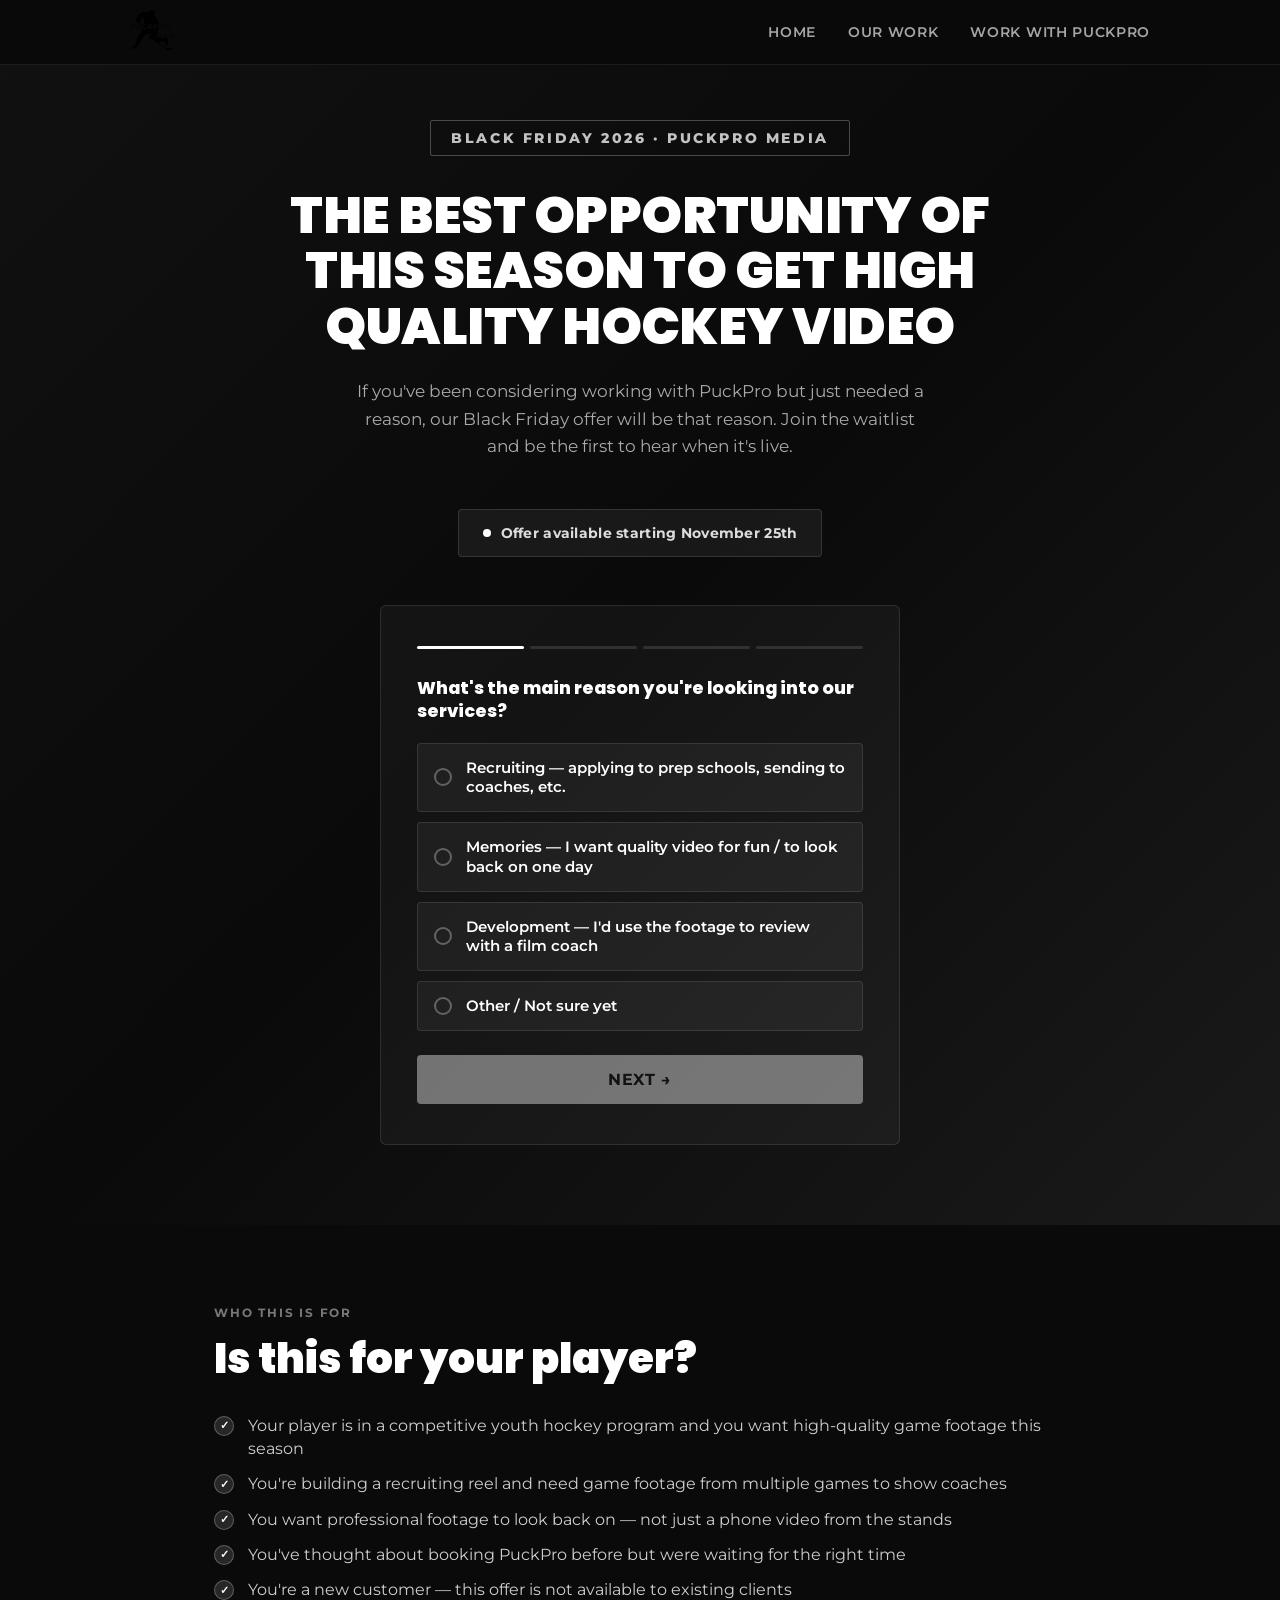
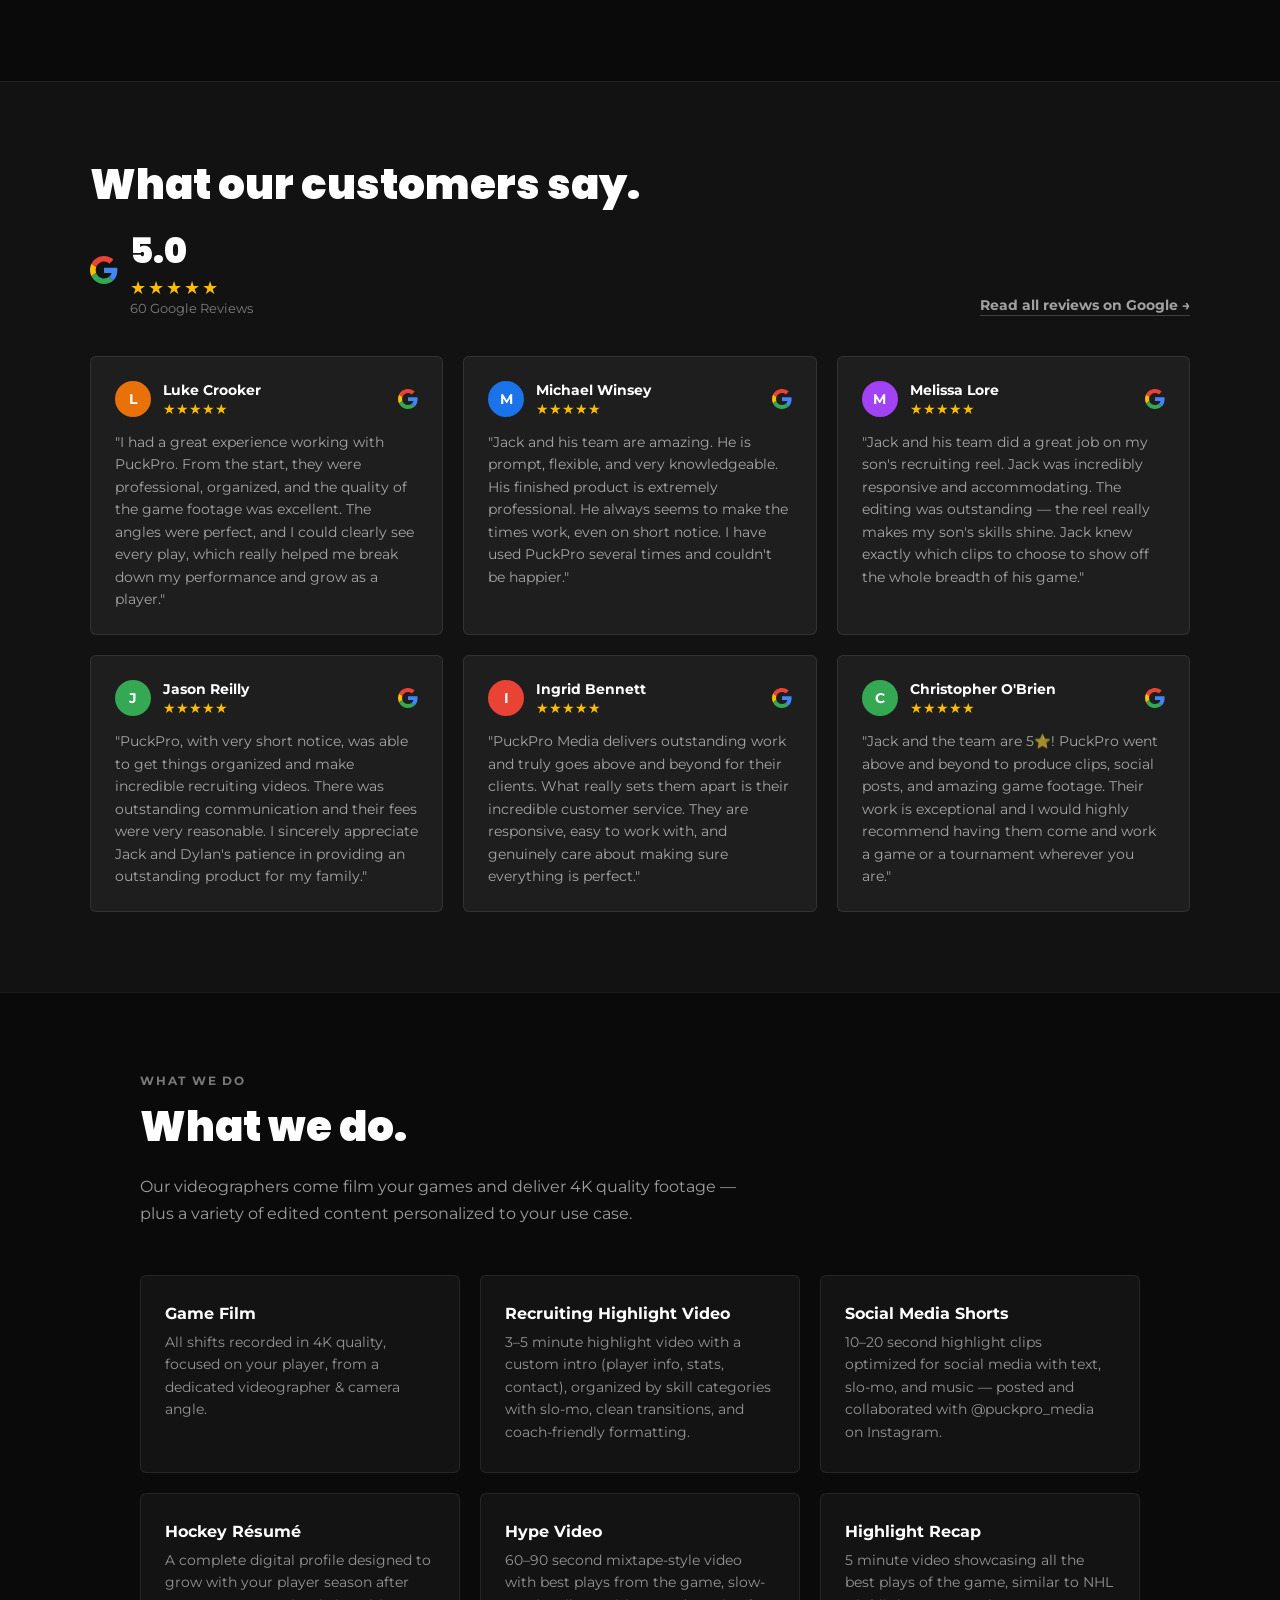
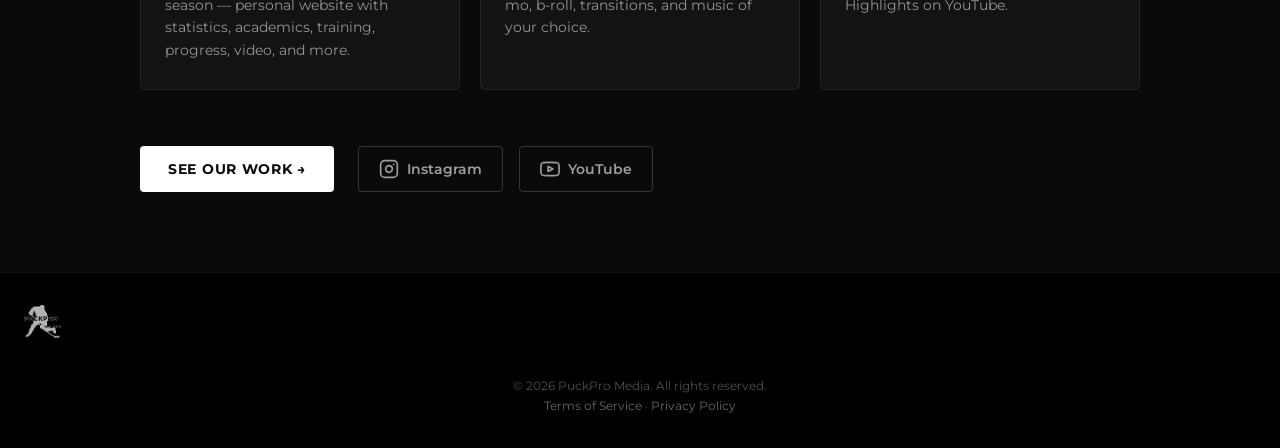
==== blackfriday/index.html @ 27ef2ebb "blackfriday: service descriptions, heading copy, form question - Section heading: "Professional hock" ====
<!DOCTYPE html>
<html lang="en">
<head>
  <meta charset="UTF-8" />
  <meta name="viewport" content="width=device-width, initial-scale=1.0" />
  <title>Black Friday — PuckPro Media</title>
  <meta name="description" content="A major Black Friday opportunity for hockey families is coming. Join the waitlist to be the first to know." />
  <link rel="icon" href="/favicon.ico" />
  <link rel="preconnect" href="https://fonts.googleapis.com" />
  <link rel="preconnect" href="https://fonts.gstatic.com" crossorigin />
  <link href="https://fonts.googleapis.com/css2?family=Poppins:wght@800;900&family=Montserrat:wght@400;600;700&display=swap" rel="stylesheet" />
  <link rel="stylesheet" href="/style.css" />
  <style>
    * { box-sizing: border-box; margin: 0; padding: 0; }

    body {
      font-family: 'Montserrat', sans-serif;
      background: #0A0A0A;
      color: #fff;
    }

    /* ── NAV ── */
    #nav {
      position: fixed; top: 0; left: 0; right: 0; z-index: 100;
      background: rgba(10,10,10,0.95);
      border-bottom: 1px solid rgba(255,255,255,0.08);
      padding: 0 24px;
    }
    .nav-inner {
      max-width: 1100px; margin: 0 auto;
      display: flex; align-items: center; justify-content: space-between;
      height: 64px;
    }
    .nav-logo img { height: 44px; }
    .nav-links { display: flex; gap: 32px; align-items: center; }
    .nav-links a {
      font-family: 'Montserrat', sans-serif;
      font-weight: 600; font-size: .85rem;
      letter-spacing: .05em; text-transform: uppercase;
      color: rgba(255,255,255,.75); text-decoration: none;
      transition: color .15s;
    }
    .nav-links a:hover { color: #fff; }
    .nav-hamburger {
      display: none; background: none; border: none;
      cursor: pointer; padding: 4px; flex-direction: column; gap: 5px;
    }
    .nav-hamburger span {
      display: block; width: 24px; height: 2px; background: #fff; border-radius: 2px;
    }
    .nav-mobile {
      display: none; flex-direction: column; gap: 0;
      background: #0A0A0A; border-top: 1px solid rgba(255,255,255,0.08);
      padding: 8px 0 16px;
    }
    .nav-mobile a {
      font-family: 'Montserrat', sans-serif; font-weight: 600;
      font-size: .85rem; letter-spacing: .05em; text-transform: uppercase;
      color: rgba(255,255,255,.75); text-decoration: none;
      padding: 12px 24px; display: block;
    }
    .nav-mobile.open { display: flex; }
    @media (max-width: 768px) {
      .nav-links { display: none; }
      .nav-hamburger { display: flex; }
    }

    /* ── HERO ── */
    .bf-hero {
      min-height: 100vh;
      display: flex; flex-direction: column; align-items: center; justify-content: center;
      text-align: center;
      padding: 120px 24px 80px;
      background: #0A0A0A;
      position: relative;
      overflow: hidden;
    }
    .bf-hero::before {
      content: '';
      position: absolute; inset: 0;
      background: linear-gradient(135deg, #111 0%, #0A0A0A 50%, #1a1a1a 100%);
      z-index: 0;
    }
    .bf-hero > * { position: relative; z-index: 1; }

    .bf-eyebrow {
      display: inline-block;
      font-family: 'Montserrat', sans-serif;
      font-weight: 800; font-size: .9rem;
      letter-spacing: .18em; text-transform: uppercase;
      color: rgba(255,255,255,.75);
      border: 1px solid rgba(255,255,255,.25);
      padding: 8px 20px; border-radius: 2px;
      margin-bottom: 32px;
    }

    .bf-headline {
      font-family: 'Poppins', sans-serif;
      font-weight: 900;
      font-size: clamp(1.6rem, 4.5vw, 3.2rem);
      line-height: 1.08;
      letter-spacing: -.01em;
      text-transform: uppercase;
      color: #fff;
      max-width: 820px;
      margin: 0 auto 24px;
    }

    .bf-subhead {
      font-size: 1.05rem; font-weight: 400; color: rgba(255,255,255,.65);
      max-width: 580px; margin: 0 auto 48px; line-height: 1.65;
    }

    /* reveal date badge */
    .reveal-badge {
      display: inline-flex; align-items: center; gap: 10px;
      background: rgba(255,255,255,.06);
      border: 1px solid rgba(255,255,255,.12);
      border-radius: 4px;
      padding: 14px 24px;
      font-weight: 700; font-size: .9rem;
      color: rgba(255,255,255,.85);
      margin-bottom: 48px;
      letter-spacing: .02em;
    }
    .reveal-badge-dot {
      width: 8px; height: 8px; border-radius: 50%;
      background: #fff;
      animation: pulse 1.8s ease-in-out infinite;
    }
    @keyframes pulse {
      0%, 100% { opacity: 1; transform: scale(1); }
      50% { opacity: .35; transform: scale(.7); }
    }

    /* ── MULTI-STEP FORM ── */
    .waitlist-wrap {
      background: rgba(255,255,255,.04);
      border: 1px solid rgba(255,255,255,.1);
      border-radius: 6px;
      padding: 40px 36px;
      max-width: 520px;
      width: 100%;
      margin: 0 auto;
      text-align: left;
    }
    @media (max-width: 540px) {
      .waitlist-wrap { padding: 28px 20px; }
    }

    /* progress bar */
    .wl-progress {
      display: flex; gap: 6px; margin-bottom: 28px;
    }
    .wl-progress-bar {
      flex: 1; height: 3px; border-radius: 2px;
      background: rgba(255,255,255,.12);
      transition: background .3s;
    }
    .wl-progress-bar.active { background: #fff; }

    .step { display: none; }
    .step.active { display: block; }

    .step-q {
      font-family: 'Poppins', sans-serif;
      font-weight: 800; font-size: 1.1rem;
      color: #fff; margin-bottom: 20px; line-height: 1.3;
    }

    /* choice cards */
    .choice-list {
      display: flex; flex-direction: column; gap: 10px;
      margin-bottom: 24px;
    }
    .choice-card {
      display: flex; align-items: center; gap: 14px;
      background: rgba(255,255,255,.05);
      border: 1px solid rgba(255,255,255,.1);
      border-radius: 4px;
      padding: 14px 16px;
      cursor: pointer;
      transition: border-color .15s, background .15s;
      color: #0A0A0A;
    }
    .choice-card:hover {
      border-color: rgba(255,255,255,.35);
      background: rgba(255,255,255,.08);
    }
    .choice-card.selected {
      border-color: #fff;
      background: rgba(255,255,255,.1);
    }
    .choice-card input[type="radio"],
    .choice-card input[type="checkbox"] {
      display: none;
    }
    .choice-dot {
      width: 18px; height: 18px; border-radius: 50%;
      border: 2px solid rgba(255,255,255,.3);
      flex-shrink: 0;
      display: flex; align-items: center; justify-content: center;
      transition: border-color .15s;
    }
    .choice-card.selected .choice-dot {
      border-color: #fff;
      background: #fff;
    }
    .choice-dot-inner {
      width: 7px; height: 7px; border-radius: 50%;
      background: #0A0A0A;
      display: none;
    }
    .choice-card.selected .choice-dot-inner { display: block; }
    .choice-label {
      font-size: .95rem; font-weight: 600; color: #fff; line-height: 1.3;
    }

    /* checkbox variant */
    .check-box {
      width: 18px; height: 18px; border-radius: 3px;
      border: 2px solid rgba(255,255,255,.3);
      flex-shrink: 0;
      display: flex; align-items: center; justify-content: center;
      transition: border-color .15s;
      font-size: .7rem; color: #0A0A0A;
    }
    .choice-card.selected .check-box {
      border-color: #fff;
      background: #fff;
    }

    .wl-btn {
      width: 100%;
      background: #fff; color: #0A0A0A;
      border: none; border-radius: 4px;
      padding: 15px 24px;
      font-family: 'Montserrat', sans-serif;
      font-weight: 700; font-size: 1rem;
      letter-spacing: .04em; text-transform: uppercase;
      cursor: pointer; transition: background .15s;
    }
    .wl-btn:hover { background: #e0e0e0; }
    .wl-btn:disabled { opacity: .4; cursor: default; }

    /* open fields */
    .wl-field {
      display: flex; flex-direction: column; gap: 6px;
      margin-bottom: 16px;
    }
    .wl-field label {
      font-size: .78rem; font-weight: 700;
      letter-spacing: .06em; text-transform: uppercase;
      color: rgba(255,255,255,.5);
    }
    .wl-field input {
      background: rgba(255,255,255,.07);
      border: 1px solid rgba(255,255,255,.15);
      border-radius: 4px;
      padding: 13px 16px;
      font-family: 'Montserrat', sans-serif;
      font-size: .95rem; color: #fff;
      outline: none; transition: border-color .15s;
      width: 100%;
    }
    .wl-field input::placeholder { color: rgba(255,255,255,.3); }
    .wl-field input:focus { border-color: rgba(255,255,255,.5); }

    .wl-privacy {
      font-size: .75rem; color: rgba(255,255,255,.35);
      text-align: center; margin-top: 12px; line-height: 1.5;
    }

    /* success state */
    .wl-success {
      display: none; text-align: center; padding: 16px 0;
    }
    .wl-success-icon { font-size: 2.5rem; margin-bottom: 12px; }
    .wl-success h3 {
      font-family: 'Poppins', sans-serif;
      font-weight: 800; font-size: 1.3rem; margin-bottom: 8px; color: #fff;
    }
    .wl-success p { font-size: .9rem; color: rgba(255,255,255,.6); }

    /* ── SECTION SHARED ── */
    .section-label {
      font-size: .75rem; font-weight: 700;
      letter-spacing: .15em; text-transform: uppercase;
      color: rgba(255,255,255,.45); margin-bottom: 16px;
    }
    .section-heading {
      font-family: 'Poppins', sans-serif;
      font-weight: 900; font-size: clamp(1.6rem, 4vw, 2.6rem);
      line-height: 1.1; color: #fff; margin-bottom: 24px;
    }

    /* ── WHO IT'S FOR ── */
    .for-section {
      padding: 80px 24px;
      max-width: 900px; margin: 0 auto;
    }
    .for-list {
      list-style: none; margin-top: 32px;
      display: flex; flex-direction: column; gap: 12px;
    }
    .for-list li {
      display: flex; align-items: flex-start; gap: 14px;
      font-size: .97rem; color: rgba(255,255,255,.8);
      line-height: 1.5;
    }
    .for-check {
      width: 20px; height: 20px; border-radius: 50%;
      background: rgba(255,255,255,.12);
      border: 1px solid rgba(255,255,255,.25);
      display: flex; align-items: center; justify-content: center;
      flex-shrink: 0; margin-top: 2px;
      font-size: .7rem; color: #fff; font-weight: 700;
    }

    /* ── REVIEWS ── */
    .reviews-section {
      background: rgba(255,255,255,.03);
      border-top: 1px solid rgba(255,255,255,.07);
      padding: 80px 24px;
    }
    .reviews-inner { max-width: 1100px; margin: 0 auto; }
    .reviews-header {
      display: flex; align-items: flex-end;
      justify-content: space-between; flex-wrap: wrap;
      gap: 16px; margin-bottom: 40px;
    }
    .google-summary-bf {
      display: flex; align-items: center; gap: 12px;
      margin-top: 16px;
    }
    .google-score-bf {
      font-family: 'Poppins', sans-serif;
      font-weight: 900; font-size: 2.2rem; color: #fff;
    }
    .google-stars-bf { color: #FBBC05; font-size: 1.1rem; letter-spacing: 2px; }
    .google-count-bf { font-size: .82rem; color: rgba(255,255,255,.45); margin-top: 2px; }
    .link-reviews {
      font-weight: 700; font-size: .85rem;
      color: rgba(255,255,255,.6); text-decoration: none;
      border-bottom: 1px solid rgba(255,255,255,.2);
      padding-bottom: 2px; transition: color .15s;
      white-space: nowrap;
    }
    .link-reviews:hover { color: #fff; }
    .bf-reviews-grid {
      display: grid;
      grid-template-columns: repeat(auto-fill, minmax(300px, 1fr));
      gap: 20px;
    }
    .bf-review-card {
      background: rgba(255,255,255,.05);
      border: 1px solid rgba(255,255,255,.09);
      border-radius: 6px;
      padding: 24px;
    }
    .bf-review-top {
      display: flex; align-items: center; gap: 12px; margin-bottom: 14px;
    }
    .bf-avatar {
      width: 36px; height: 36px; border-radius: 50%;
      display: flex; align-items: center; justify-content: center;
      font-weight: 700; font-size: .9rem; color: #fff;
      flex-shrink: 0;
    }
    .bf-reviewer-name { font-weight: 700; font-size: .9rem; color: #fff; }
    .bf-stars { color: #FBBC05; font-size: .85rem; margin-top: 2px; }
    .bf-review-text {
      font-size: .85rem; color: rgba(255,255,255,.6);
      line-height: 1.65;
    }
    .bf-google-g { margin-left: auto; flex-shrink: 0; }

    /* ── WHAT WE DO ── */
    .what-we-do {
      border-top: 1px solid rgba(255,255,255,.07);
      padding: 80px 24px;
    }
    .wwd-inner { max-width: 1000px; margin: 0 auto; }
    .wwd-intro {
      font-size: 1rem; color: rgba(255,255,255,.6);
      max-width: 600px; line-height: 1.65; margin-bottom: 48px;
    }
    .wwd-grid {
      display: grid;
      grid-template-columns: repeat(auto-fill, minmax(280px, 1fr));
      gap: 20px; margin-bottom: 56px;
    }
    .wwd-card {
      background: rgba(255,255,255,.04);
      border: 1px solid rgba(255,255,255,.08);
      border-radius: 6px;
      padding: 28px 24px;
    }
    .wwd-card h3 {
      font-weight: 700; font-size: 1rem;
      color: #fff; margin-bottom: 8px;
    }
    .wwd-card p {
      font-size: .88rem; color: rgba(255,255,255,.55);
      line-height: 1.6;
    }
    .wwd-cta {
      display: flex; align-items: center; gap: 24px; flex-wrap: wrap;
    }
    .wwd-btn-primary {
      display: inline-block;
      background: #fff; color: #0A0A0A;
      font-family: 'Montserrat', sans-serif;
      font-weight: 700; font-size: .9rem;
      letter-spacing: .05em; text-transform: uppercase;
      text-decoration: none;
      padding: 14px 28px; border-radius: 4px;
      transition: background .15s;
    }
    .wwd-btn-primary:hover { background: #e0e0e0; }
    .wwd-social {
      display: flex; gap: 16px;
    }
    .wwd-social-link {
      display: inline-flex; align-items: center; gap: 8px;
      font-weight: 600; font-size: .88rem;
      color: rgba(255,255,255,.6); text-decoration: none;
      border: 1px solid rgba(255,255,255,.18);
      padding: 12px 20px; border-radius: 4px;
      transition: color .15s, border-color .15s;
    }
    .wwd-social-link:hover { color: #fff; border-color: rgba(255,255,255,.45); }

    /* ── FOOTER ── */
    .bf-footer {
      background: #000;
      border-top: 1px solid rgba(255,255,255,.07);
      padding: 32px 24px;
      text-align: center;
    }
    .bf-footer-logo { height: 36px; margin-bottom: 16px; opacity: .7; }
    .bf-footer p {
      font-size: .78rem; color: rgba(255,255,255,.3);
      line-height: 1.6;
    }
    .bf-footer a { color: rgba(255,255,255,.4); text-decoration: none; }
    .bf-footer a:hover { color: rgba(255,255,255,.7); }
  </style>
</head>
<body>

<!-- ── NAV ── -->
<nav id="nav">
  <div class="nav-inner">
    <a href="/" class="nav-logo"><img src="/logo-white.png" alt="PuckPro Media" /></a>
    <div class="nav-links">
      <a href="/">Home</a>
      <a href="/#our-work">Our Work</a>
      <a href="/book/">Work with PuckPro</a>
    </div>
    <button class="nav-hamburger" id="hamburger" aria-label="Toggle menu" onclick="document.getElementById('mobileMenu').classList.toggle('open')">
      <span></span><span></span><span></span>
    </button>
  </div>
  <div class="nav-mobile" id="mobileMenu">
    <a href="/">Home</a>
    <a href="/#our-work">Our Work</a>
    <a href="/book/">Work with PuckPro</a>
  </div>
</nav>

<!-- ── HERO ── -->
<section class="bf-hero">
  <span class="bf-eyebrow">Black Friday 2026 · PuckPro Media</span>
  <h1 class="bf-headline">The best opportunity of this season to get high quality hockey video</h1>
  <p class="bf-subhead">If you've been considering working with PuckPro but just needed a reason, our Black Friday offer will be that reason. Join the waitlist and be the first to hear when it's live.</p>

  <div class="reveal-badge">
    <span class="reveal-badge-dot"></span>
    Offer available starting November 25th
  </div>

  <!-- ── MULTI-STEP FORM ── -->
  <div class="waitlist-wrap">

    <!-- Progress bar: 4 steps -->
    <div class="wl-progress" id="progressBar">
      <div class="wl-progress-bar active" id="pb1"></div>
      <div class="wl-progress-bar" id="pb2"></div>
      <div class="wl-progress-bar" id="pb3"></div>
      <div class="wl-progress-bar" id="pb4"></div>
    </div>

    <form name="bf-waitlist" id="wlForm" data-netlify="true" netlify-honeypot="bot-field">
      <input type="hidden" name="form-name" value="bf-waitlist" />
      <input type="hidden" name="bot-field" style="display:none" />
      <!-- Hidden fields to collect answers -->
      <input type="hidden" name="main_reason" id="hid_reason" />
      <input type="hidden" name="deliverables" id="hid_deliverables" />
      <input type="hidden" name="who_filling_out" id="hid_who" />

      <!-- STEP 1: Main reason (was Q2) -->
      <div class="step active" id="step1">
        <p class="step-q">What's the main reason you're looking into our services?</p>
        <div class="choice-list" id="reasonList">
          <div class="choice-card" data-value="Recruiting" onclick="pickRadio(this,'reasonList','btn1')">
            <span class="choice-dot"><span class="choice-dot-inner"></span></span>
            <span class="choice-label">Recruiting — applying to prep schools, sending to coaches, etc.</span>
          </div>
          <div class="choice-card" data-value="Memories" onclick="pickRadio(this,'reasonList','btn1')">
            <span class="choice-dot"><span class="choice-dot-inner"></span></span>
            <span class="choice-label">Memories — I want quality video for fun / to look back on one day</span>
          </div>
          <div class="choice-card" data-value="Development" onclick="pickRadio(this,'reasonList','btn1')">
            <span class="choice-dot"><span class="choice-dot-inner"></span></span>
            <span class="choice-label">Development — I'd use the footage to review with a film coach</span>
          </div>
          <div class="choice-card" data-value="Other" onclick="pickRadio(this,'reasonList','btn1')">
            <span class="choice-dot"><span class="choice-dot-inner"></span></span>
            <span class="choice-label">Other / Not sure yet</span>
          </div>
        </div>
        <button type="button" class="wl-btn" id="btn1" disabled onclick="goStep(2)">Next →</button>
      </div>

      <!-- STEP 2: Deliverables (Q6) -->
      <div class="step" id="step2">
        <p class="step-q">Which of the following edited deliverables are you interested in?</p>
        <div class="choice-list" id="delivList">
          <div class="choice-card" data-value="Recruiting highlight video" onclick="pickCheck(this,'btn2')">
            <span class="check-box">✓</span>
            <span class="choice-label">Recruiting highlight video</span>
          </div>
          <div class="choice-card" data-value="Social media short clips" onclick="pickCheck(this,'btn2')">
            <span class="check-box">✓</span>
            <span class="choice-label">Social media short clips</span>
          </div>
          <div class="choice-card" data-value="Hockey Résumé player website" onclick="pickCheck(this,'btn2')">
            <span class="check-box">✓</span>
            <span class="choice-label">Hockey Résumé player website</span>
          </div>
          <div class="choice-card" data-value="Hype Video (mixtape style highlight reel)" onclick="pickCheck(this,'btn2')">
            <span class="check-box">✓</span>
            <span class="choice-label">Hype Video (mixtape style highlight reel)</span>
          </div>
          <div class="choice-card" data-value="Film room edit (video cut specifically to review with a coach)" onclick="pickCheck(this,'btn2')">
            <span class="check-box">✓</span>
            <span class="choice-label">Film room edit (video cut specifically to review with a coach)</span>
          </div>
          <div class="choice-card" data-value="Highlight Recap (similar to NHL highlights on YouTube)" onclick="pickCheck(this,'btn2')">
            <span class="check-box">✓</span>
            <span class="choice-label">Highlight Recap (similar to NHL highlights on YouTube)</span>
          </div>
        </div>
        <button type="button" class="wl-btn" id="btn2" disabled onclick="goStep(3)">Next →</button>
      </div>

      <!-- STEP 3: Who's filling this out (Q9) -->
      <div class="step" id="step3">
        <p class="step-q">Who's filling this out?</p>
        <div class="choice-list" id="whoList">
          <div class="choice-card" data-value="Parent" onclick="pickRadio(this,'whoList','btn3')">
            <span class="choice-dot"><span class="choice-dot-inner"></span></span>
            <span class="choice-label">I'm the parent</span>
          </div>
          <div class="choice-card" data-value="Player" onclick="pickRadio(this,'whoList','btn3')">
            <span class="choice-dot"><span class="choice-dot-inner"></span></span>
            <span class="choice-label">I'm the player</span>
          </div>
        </div>
        <button type="button" class="wl-btn" id="btn3" disabled onclick="goStep(4)">Next →</button>
      </div>

      <!-- STEP 4: Contact info (Q10) -->
      <div class="step" id="step4">
        <p class="step-q">How can we reach you?</p>
        <div class="wl-field">
          <label for="wl-name">Your Name</label>
          <input type="text" id="wl-name" name="name" placeholder="First and last name" required />
        </div>
        <div class="wl-field">
          <label for="wl-email">Email Address</label>
          <input type="email" id="wl-email" name="email" placeholder="you@email.com" required />
        </div>
        <div class="wl-field">
          <label for="wl-phone">Phone Number</label>
          <input type="tel" id="wl-phone" name="phone" placeholder="(xxx) xxx-xxxx" />
        </div>
        <button type="submit" class="wl-btn">Join the Waitlist →</button>
        <p class="wl-privacy">No spam. We'll only reach out when the offer is live.</p>
      </div>

    </form>

    <div class="wl-success" id="wlSuccess">
      <div class="wl-success-icon">🏒</div>
      <h3>You're on the list.</h3>
      <p>We'll reach out the moment the offer goes live on November 25th. Keep an eye on your phone and inbox.</p>
    </div>
  </div>
</section>

<!-- ── WHO IT'S FOR ── -->
<div class="for-section">
  <p class="section-label">Who This Is For</p>
  <h2 class="section-heading">Is this for your player?</h2>

  <ul class="for-list">
    <li>
      <span class="for-check">✓</span>
      <span>Your player is in a competitive youth hockey program and you want high-quality game footage this season</span>
    </li>
    <li>
      <span class="for-check">✓</span>
      <span>You're building a recruiting reel and need game footage from multiple games to show coaches</span>
    </li>
    <li>
      <span class="for-check">✓</span>
      <span>You want professional footage to look back on — not just a phone video from the stands</span>
    </li>
    <li>
      <span class="for-check">✓</span>
      <span>You've thought about booking PuckPro before but were waiting for the right time</span>
    </li>
    <li>
      <span class="for-check">✓</span>
      <span>You're a new customer — this offer is not available to existing clients</span>
    </li>
  </ul>
</div>

<!-- ── REVIEWS ── -->
<section class="reviews-section">
  <div class="reviews-inner">
    <div class="reviews-header">
      <div>
        <h2 class="section-heading" style="margin-bottom:0;">What our customers say.</h2>
        <div class="google-summary-bf">
          <svg viewBox="0 0 48 48" xmlns="http://www.w3.org/2000/svg" width="28" height="28"><path fill="#EA4335" d="M24 9.5c3.54 0 6.71 1.22 9.21 3.6l6.85-6.85C35.9 2.38 30.47 0 24 0 14.62 0 6.51 5.38 2.56 13.22l7.98 6.19C12.43 13.72 17.74 9.5 24 9.5z"/><path fill="#4285F4" d="M46.98 24.55c0-1.57-.15-3.09-.38-4.55H24v9.02h12.94c-.58 2.96-2.26 5.48-4.78 7.18l7.73 6c4.51-4.18 7.09-10.36 7.09-17.65z"/><path fill="#FBBC05" d="M10.53 28.59c-.48-1.45-.76-2.99-.76-4.59s.27-3.14.76-4.59l-7.98-6.19C.92 16.46 0 20.12 0 24c0 3.88.92 7.54 2.56 10.78l7.97-6.19z"/><path fill="#34A853" d="M24 48c6.48 0 11.93-2.13 15.89-5.81l-7.73-6c-2.18 1.48-4.97 2.29-8.16 2.29-6.26 0-11.57-4.22-13.47-9.91l-7.98 6.19C6.51 42.62 14.62 48 24 48z"/></svg>
          <div>
            <span class="google-score-bf">5.0</span>
            <div class="google-stars-bf">★★★★★</div>
            <div class="google-count-bf">60 Google Reviews</div>
          </div>
        </div>
      </div>
      <a href="https://share.google/9bX8CBJOKBlsXlqQY" target="_blank" class="link-reviews">Read all reviews on Google →</a>
    </div>

    <div class="bf-reviews-grid">

      <div class="bf-review-card">
        <div class="bf-review-top">
          <div class="bf-avatar" style="background:#e8710a;">L</div>
          <div>
            <div class="bf-reviewer-name">Luke Crooker</div>
            <div class="bf-stars">★★★★★</div>
          </div>
          <svg class="bf-google-g" viewBox="0 0 48 48" xmlns="http://www.w3.org/2000/svg" width="20" height="20"><path fill="#EA4335" d="M24 9.5c3.54 0 6.71 1.22 9.21 3.6l6.85-6.85C35.9 2.38 30.47 0 24 0 14.62 0 6.51 5.38 2.56 13.22l7.98 6.19C12.43 13.72 17.74 9.5 24 9.5z"/><path fill="#4285F4" d="M46.98 24.55c0-1.57-.15-3.09-.38-4.55H24v9.02h12.94c-.58 2.96-2.26 5.48-4.78 7.18l7.73 6c4.51-4.18 7.09-10.36 7.09-17.65z"/><path fill="#FBBC05" d="M10.53 28.59c-.48-1.45-.76-2.99-.76-4.59s.27-3.14.76-4.59l-7.98-6.19C.92 16.46 0 20.12 0 24c0 3.88.92 7.54 2.56 10.78l7.97-6.19z"/><path fill="#34A853" d="M24 48c6.48 0 11.93-2.13 15.89-5.81l-7.73-6c-2.18 1.48-4.97 2.29-8.16 2.29-6.26 0-11.57-4.22-13.47-9.91l-7.98 6.19C6.51 42.62 14.62 48 24 48z"/></svg>
        </div>
        <p class="bf-review-text">"I had a great experience working with PuckPro. From the start, they were professional, organized, and the quality of the game footage was excellent. The angles were perfect, and I could clearly see every play, which really helped me break down my performance and grow as a player."</p>
      </div>

      <div class="bf-review-card">
        <div class="bf-review-top">
          <div class="bf-avatar" style="background:#1a73e8;">M</div>
          <div>
            <div class="bf-reviewer-name">Michael Winsey</div>
            <div class="bf-stars">★★★★★</div>
          </div>
          <svg class="bf-google-g" viewBox="0 0 48 48" xmlns="http://www.w3.org/2000/svg" width="20" height="20"><path fill="#EA4335" d="M24 9.5c3.54 0 6.71 1.22 9.21 3.6l6.85-6.85C35.9 2.38 30.47 0 24 0 14.62 0 6.51 5.38 2.56 13.22l7.98 6.19C12.43 13.72 17.74 9.5 24 9.5z"/><path fill="#4285F4" d="M46.98 24.55c0-1.57-.15-3.09-.38-4.55H24v9.02h12.94c-.58 2.96-2.26 5.48-4.78 7.18l7.73 6c4.51-4.18 7.09-10.36 7.09-17.65z"/><path fill="#FBBC05" d="M10.53 28.59c-.48-1.45-.76-2.99-.76-4.59s.27-3.14.76-4.59l-7.98-6.19C.92 16.46 0 20.12 0 24c0 3.88.92 7.54 2.56 10.78l7.97-6.19z"/><path fill="#34A853" d="M24 48c6.48 0 11.93-2.13 15.89-5.81l-7.73-6c-2.18 1.48-4.97 2.29-8.16 2.29-6.26 0-11.57-4.22-13.47-9.91l-7.98 6.19C6.51 42.62 14.62 48 24 48z"/></svg>
        </div>
        <p class="bf-review-text">"Jack and his team are amazing. He is prompt, flexible, and very knowledgeable. His finished product is extremely professional. He always seems to make the times work, even on short notice. I have used PuckPro several times and couldn't be happier."</p>
      </div>

      <div class="bf-review-card">
        <div class="bf-review-top">
          <div class="bf-avatar" style="background:#a142f4;">M</div>
          <div>
            <div class="bf-reviewer-name">Melissa Lore</div>
            <div class="bf-stars">★★★★★</div>
          </div>
          <svg class="bf-google-g" viewBox="0 0 48 48" xmlns="http://www.w3.org/2000/svg" width="20" height="20"><path fill="#EA4335" d="M24 9.5c3.54 0 6.71 1.22 9.21 3.6l6.85-6.85C35.9 2.38 30.47 0 24 0 14.62 0 6.51 5.38 2.56 13.22l7.98 6.19C12.43 13.72 17.74 9.5 24 9.5z"/><path fill="#4285F4" d="M46.98 24.55c0-1.57-.15-3.09-.38-4.55H24v9.02h12.94c-.58 2.96-2.26 5.48-4.78 7.18l7.73 6c4.51-4.18 7.09-10.36 7.09-17.65z"/><path fill="#FBBC05" d="M10.53 28.59c-.48-1.45-.76-2.99-.76-4.59s.27-3.14.76-4.59l-7.98-6.19C.92 16.46 0 20.12 0 24c0 3.88.92 7.54 2.56 10.78l7.97-6.19z"/><path fill="#34A853" d="M24 48c6.48 0 11.93-2.13 15.89-5.81l-7.73-6c-2.18 1.48-4.97 2.29-8.16 2.29-6.26 0-11.57-4.22-13.47-9.91l-7.98 6.19C6.51 42.62 14.62 48 24 48z"/></svg>
        </div>
        <p class="bf-review-text">"Jack and his team did a great job on my son's recruiting reel. Jack was incredibly responsive and accommodating. The editing was outstanding — the reel really makes my son's skills shine. Jack knew exactly which clips to choose to show off the whole breadth of his game."</p>
      </div>

      <div class="bf-review-card">
        <div class="bf-review-top">
          <div class="bf-avatar" style="background:#34a853;">J</div>
          <div>
            <div class="bf-reviewer-name">Jason Reilly</div>
            <div class="bf-stars">★★★★★</div>
          </div>
          <svg class="bf-google-g" viewBox="0 0 48 48" xmlns="http://www.w3.org/2000/svg" width="20" height="20"><path fill="#EA4335" d="M24 9.5c3.54 0 6.71 1.22 9.21 3.6l6.85-6.85C35.9 2.38 30.47 0 24 0 14.62 0 6.51 5.38 2.56 13.22l7.98 6.19C12.43 13.72 17.74 9.5 24 9.5z"/><path fill="#4285F4" d="M46.98 24.55c0-1.57-.15-3.09-.38-4.55H24v9.02h12.94c-.58 2.96-2.26 5.48-4.78 7.18l7.73 6c4.51-4.18 7.09-10.36 7.09-17.65z"/><path fill="#FBBC05" d="M10.53 28.59c-.48-1.45-.76-2.99-.76-4.59s.27-3.14.76-4.59l-7.98-6.19C.92 16.46 0 20.12 0 24c0 3.88.92 7.54 2.56 10.78l7.97-6.19z"/><path fill="#34A853" d="M24 48c6.48 0 11.93-2.13 15.89-5.81l-7.73-6c-2.18 1.48-4.97 2.29-8.16 2.29-6.26 0-11.57-4.22-13.47-9.91l-7.98 6.19C6.51 42.62 14.62 48 24 48z"/></svg>
        </div>
        <p class="bf-review-text">"PuckPro, with very short notice, was able to get things organized and make incredible recruiting videos. There was outstanding communication and their fees were very reasonable. I sincerely appreciate Jack and Dylan's patience in providing an outstanding product for my family."</p>
      </div>

      <div class="bf-review-card">
        <div class="bf-review-top">
          <div class="bf-avatar" style="background:#ea4335;">I</div>
          <div>
            <div class="bf-reviewer-name">Ingrid Bennett</div>
            <div class="bf-stars">★★★★★</div>
          </div>
          <svg class="bf-google-g" viewBox="0 0 48 48" xmlns="http://www.w3.org/2000/svg" width="20" height="20"><path fill="#EA4335" d="M24 9.5c3.54 0 6.71 1.22 9.21 3.6l6.85-6.85C35.9 2.38 30.47 0 24 0 14.62 0 6.51 5.38 2.56 13.22l7.98 6.19C12.43 13.72 17.74 9.5 24 9.5z"/><path fill="#4285F4" d="M46.98 24.55c0-1.57-.15-3.09-.38-4.55H24v9.02h12.94c-.58 2.96-2.26 5.48-4.78 7.18l7.73 6c4.51-4.18 7.09-10.36 7.09-17.65z"/><path fill="#FBBC05" d="M10.53 28.59c-.48-1.45-.76-2.99-.76-4.59s.27-3.14.76-4.59l-7.98-6.19C.92 16.46 0 20.12 0 24c0 3.88.92 7.54 2.56 10.78l7.97-6.19z"/><path fill="#34A853" d="M24 48c6.48 0 11.93-2.13 15.89-5.81l-7.73-6c-2.18 1.48-4.97 2.29-8.16 2.29-6.26 0-11.57-4.22-13.47-9.91l-7.98 6.19C6.51 42.62 14.62 48 24 48z"/></svg>
        </div>
        <p class="bf-review-text">"PuckPro Media delivers outstanding work and truly goes above and beyond for their clients. What really sets them apart is their incredible customer service. They are responsive, easy to work with, and genuinely care about making sure everything is perfect."</p>
      </div>

      <div class="bf-review-card">
        <div class="bf-review-top">
          <div class="bf-avatar" style="background:#34a853;">C</div>
          <div>
            <div class="bf-reviewer-name">Christopher O'Brien</div>
            <div class="bf-stars">★★★★★</div>
          </div>
          <svg class="bf-google-g" viewBox="0 0 48 48" xmlns="http://www.w3.org/2000/svg" width="20" height="20"><path fill="#EA4335" d="M24 9.5c3.54 0 6.71 1.22 9.21 3.6l6.85-6.85C35.9 2.38 30.47 0 24 0 14.62 0 6.51 5.38 2.56 13.22l7.98 6.19C12.43 13.72 17.74 9.5 24 9.5z"/><path fill="#4285F4" d="M46.98 24.55c0-1.57-.15-3.09-.38-4.55H24v9.02h12.94c-.58 2.96-2.26 5.48-4.78 7.18l7.73 6c4.51-4.18 7.09-10.36 7.09-17.65z"/><path fill="#FBBC05" d="M10.53 28.59c-.48-1.45-.76-2.99-.76-4.59s.27-3.14.76-4.59l-7.98-6.19C.92 16.46 0 20.12 0 24c0 3.88.92 7.54 2.56 10.78l7.97-6.19z"/><path fill="#34A853" d="M24 48c6.48 0 11.93-2.13 15.89-5.81l-7.73-6c-2.18 1.48-4.97 2.29-8.16 2.29-6.26 0-11.57-4.22-13.47-9.91l-7.98 6.19C6.51 42.62 14.62 48 24 48z"/></svg>
        </div>
        <p class="bf-review-text">"Jack and the team are 5⭐! PuckPro went above and beyond to produce clips, social posts, and amazing game footage. Their work is exceptional and I would highly recommend having them come and work a game or a tournament wherever you are."</p>
      </div>

    </div>
  </div>
</section>

<!-- ── WHAT WE DO ── -->
<section class="what-we-do">
  <div class="wwd-inner">
    <p class="section-label">What We Do</p>
    <h2 class="section-heading">What we do.</h2>
    <p class="wwd-intro">Our videographers come film your games and deliver 4K quality footage — plus a variety of edited content personalized to your use case.</p>

    <div class="wwd-grid">
      <div class="wwd-card">
        <h3>Game Film</h3>
        <p>All shifts recorded in 4K quality, focused on your player, from a dedicated videographer &amp; camera angle.</p>
      </div>
      <div class="wwd-card">
        <h3>Recruiting Highlight Video</h3>
        <p>3–5 minute highlight video with a custom intro (player info, stats, contact), organized by skill categories with slo-mo, clean transitions, and coach-friendly formatting.</p>
      </div>
      <div class="wwd-card">
        <h3>Social Media Shorts</h3>
        <p>10–20 second highlight clips optimized for social media with text, slo-mo, and music — posted and collaborated with @puckpro_media on Instagram.</p>
      </div>
      <div class="wwd-card">
        <h3>Hockey Résumé</h3>
        <p>A complete digital profile designed to grow with your player season after season — personal website with statistics, academics, training, progress, video, and more.</p>
      </div>
      <div class="wwd-card">
        <h3>Hype Video</h3>
        <p>60–90 second mixtape-style video with best plays from the game, slow-mo, b-roll, transitions, and music of your choice.</p>
      </div>
      <div class="wwd-card">
        <h3>Highlight Recap</h3>
        <p>5 minute video showcasing all the best plays of the game, similar to NHL Highlights on YouTube.</p>
      </div>
    </div>

    <div class="wwd-cta">
      <a href="/#our-work" class="wwd-btn-primary">See Our Work →</a>
      <div class="wwd-social">
        <a href="https://www.instagram.com/puckpromedia" target="_blank" class="wwd-social-link">
          <svg width="20" height="20" viewBox="0 0 24 24" fill="none" stroke="currentColor" stroke-width="2" stroke-linecap="round" stroke-linejoin="round"><rect x="2" y="2" width="20" height="20" rx="5" ry="5"/><path d="M16 11.37A4 4 0 1 1 12.63 8 4 4 0 0 1 16 11.37z"/><line x1="17.5" y1="6.5" x2="17.51" y2="6.5"/></svg>
          Instagram
        </a>
        <a href="https://www.youtube.com/@puckpromedia" target="_blank" class="wwd-social-link">
          <svg width="20" height="20" viewBox="0 0 24 24" fill="none" stroke="currentColor" stroke-width="2" stroke-linecap="round" stroke-linejoin="round"><path d="M22.54 6.42a2.78 2.78 0 0 0-1.95-1.96C18.88 4 12 4 12 4s-6.88 0-8.59.46A2.78 2.78 0 0 0 1.46 6.42 29 29 0 0 0 1 12a29 29 0 0 0 .46 5.58 2.78 2.78 0 0 0 1.95 1.95C5.12 20 12 20 12 20s6.88 0 8.59-.47a2.78 2.78 0 0 0 1.95-1.95A29 29 0 0 0 23 12a29 29 0 0 0-.46-5.58z"/><polygon points="9.75 15.02 15.5 12 9.75 8.98 9.75 15.02"/></svg>
          YouTube
        </a>
      </div>
    </div>
  </div>
</section>

<!-- ── FOOTER ── -->
<footer class="bf-footer">
  <img src="/logo-white.png" alt="PuckPro Media" class="bf-footer-logo" /><br>
  <p>© 2026 PuckPro Media. All rights reserved.<br>
  <a href="/terms/">Terms of Service</a> · <a href="/privacy/">Privacy Policy</a></p>
</footer>

<script>
  // ── Multi-step form logic ──
  var currentStep = 1;
  var totalSteps = 4;

  function goStep(n) {
    // collect hidden field values before leaving
    if (currentStep === 1) {
      var sel = document.querySelector('#reasonList .choice-card.selected');
      if (sel) document.getElementById('hid_reason').value = sel.dataset.value;
    }
    if (currentStep === 2) {
      var sels = document.querySelectorAll('#delivList .choice-card.selected');
      var vals = Array.from(sels).map(function(el){ return el.dataset.value; });
      document.getElementById('hid_deliverables').value = vals.join(', ');
    }
    if (currentStep === 3) {
      var sel3 = document.querySelector('#whoList .choice-card.selected');
      if (sel3) document.getElementById('hid_who').value = sel3.dataset.value;
    }

    document.getElementById('step' + currentStep).classList.remove('active');
    document.getElementById('pb' + currentStep).classList.remove('active');
    currentStep = n;
    document.getElementById('step' + currentStep).classList.add('active');
    for (var i = 1; i <= totalSteps; i++) {
      document.getElementById('pb' + i).classList.toggle('active', i <= currentStep);
    }
  }

  function pickRadio(card, listId, btnId) {
    document.getElementById(listId).querySelectorAll('.choice-card').forEach(function(c){ c.classList.remove('selected'); });
    card.classList.add('selected');
    document.getElementById(btnId).disabled = false;
  }

  function pickCheck(card, btnId) {
    card.classList.toggle('selected');
    var checked = document.querySelectorAll('#delivList .choice-card.selected');
    document.getElementById(btnId).disabled = (checked.length === 0);
  }

  // Main multi-step form submit
  document.getElementById('wlForm').addEventListener('submit', async function(e) {
    e.preventDefault();
    var data = new FormData(this);
    try { await fetch('/', { method: 'POST', body: data }); } catch(err) {}
    document.getElementById('wlForm').style.display = 'none';
    document.getElementById('progressBar').style.display = 'none';
    document.getElementById('wlSuccess').style.display = 'block';
  });
</script>
</body>
</html>
---- style.css ----
/* ── RESET & BASE ─────────────────────────────── */
*, *::before, *::after { box-sizing: border-box; margin: 0; padding: 0; }
html { scroll-behavior: smooth; }
body {
  font-family: 'Montserrat', sans-serif;
  background: #fff;
  color: #0A0A0A;
  -webkit-font-smoothing: antialiased;
}
img { display: block; max-width: 100%; }
a { text-decoration: none; }

/* ── TYPOGRAPHY ───────────────────────────────── */
.display {
  font-family: 'Poppins', sans-serif;
  font-weight: 800;
  letter-spacing: -0.02em;
  font-size: clamp(40px, 7.5vw, 90px);
  color: #fff;
  line-height: 1.0;
}
.display-dark {
  font-family: 'Poppins', sans-serif;
  font-weight: 800;
  letter-spacing: -0.02em;
  font-size: clamp(32px, 5vw, 64px);
  color: #0A0A0A;
  line-height: 1;
}
.display-white {
  font-family: 'Poppins', sans-serif;
  font-weight: 800;
  letter-spacing: -0.02em;
  font-size: clamp(32px, 5vw, 60px);
  color: #fff;
  line-height: 1;
}
.label {
  font-family: 'Montserrat', sans-serif;
  font-weight: 600;
  font-size: 11px;
  letter-spacing: 0.2em;
  text-transform: uppercase;
  color: #888;
  margin-bottom: 16px;
}
.label-dim {
  font-family: 'Montserrat', sans-serif;
  font-weight: 600;
  font-size: 11px;
  letter-spacing: 0.2em;
  text-transform: uppercase;
  color: #555;
  margin-bottom: 16px;
}
.eyebrow {
  font-family: 'Montserrat', sans-serif;
  font-weight: 600;
  font-size: 11px;
  letter-spacing: 0.22em;
  text-transform: uppercase;
  color: #888;
  margin-bottom: 24px;
}
.body-text {
  font-family: 'Montserrat', sans-serif;
  font-weight: 400;
  font-size: 16px;
  line-height: 1.85;
  color: #333;
}
.link-cta {
  font-family: 'Montserrat', sans-serif;
  font-weight: 700;
  font-size: 12px;
  letter-spacing: 0.12em;
  text-transform: uppercase;
  color: #0A0A0A;
  border-bottom: 2px solid #0A0A0A;
  padding-bottom: 2px;
  transition: opacity 0.2s;
}
.link-cta:hover { opacity: 0.6; }
.link-cta-white {
  font-family: 'Montserrat', sans-serif;
  font-weight: 700;
  font-size: 12px;
  letter-spacing: 0.12em;
  text-transform: uppercase;
  color: #fff;
  border-bottom: 1px solid #444;
  padding-bottom: 2px;
  white-space: nowrap;
  transition: opacity 0.2s;
}
.link-cta-white:hover { opacity: 0.6; }

/* ── BUTTONS ──────────────────────────────────── */
.btn-primary {
  display: inline-block;
  background: #fff;
  color: #0A0A0A;
  font-family: 'Montserrat', sans-serif;
  font-weight: 700;
  font-size: 12px;
  letter-spacing: 0.12em;
  text-transform: uppercase;
  padding: 16px 36px;
  transition: background 0.2s;
}
.btn-primary:hover { background: #e0e0e0; }
.btn-outline {
  display: inline-block;
  background: transparent;
  color: #0A0A0A;
  font-family: 'Montserrat', sans-serif;
  font-weight: 600;
  font-size: 12px;
  letter-spacing: 0.12em;
  text-transform: uppercase;
  padding: 16px 36px;
  border: 1px solid rgba(255,255,255,0.3);
  transition: border-color 0.2s;
}
.btn-outline:hover { border-color: rgba(255,255,255,0.7); }
.btn-submit {
  background: #0A0A0A;
  color: #fff;
  font-family: 'Montserrat', sans-serif;
  font-weight: 700;
  font-size: 12px;
  letter-spacing: 0.12em;
  text-transform: uppercase;
  padding: 18px 36px;
  border: none;
  cursor: pointer;
  transition: background 0.2s;
  align-self: flex-start;
}
.btn-submit:hover { background: #222; }
.btn-dark {
  display: inline-block;
  background: #0A0A0A;
  color: #fff;
  font-family: 'Montserrat', sans-serif;
  font-weight: 700;
  font-size: 12px;
  letter-spacing: 0.12em;
  text-transform: uppercase;
  padding: 16px 40px;
  transition: background 0.2s;
}
.btn-dark:hover { background: #222; }
.btn-white {
  display: inline-block;
  background: #fff;
  color: #0A0A0A;
  font-family: 'Montserrat', sans-serif;
  font-weight: 700;
  font-size: 12px;
  letter-spacing: 0.12em;
  text-transform: uppercase;
  padding: 16px 40px;
  transition: background 0.2s;
}
.btn-white:hover { background: #e0e0e0; }

/* ── NAV ──────────────────────────────────────── */
#nav {
  position: fixed;
  top: 0; left: 0; right: 0;
  z-index: 100;
  background: rgba(242,242,242,0.78);
  border-bottom: 1px solid rgba(255,255,255,0.42);
  backdrop-filter: blur(14px);
  -webkit-backdrop-filter: blur(14px);
  transition: background 0.3s, border-color 0.3s, box-shadow 0.3s;
}
#nav.scrolled {
  background: rgba(242,242,242,0.88);
  border-color: rgba(10,10,10,0.08);
  box-shadow: 0 12px 36px rgba(10,10,10,0.08);
}
.nav-inner {
  max-width: 1300px;
  margin: 0 auto;
  padding: 0 40px;
  height: 96px;
  display: flex;
  align-items: center;
  justify-content: space-between;
}
.nav-logo img {
  height: 72px;
  width: auto;
  object-fit: contain;
  filter: invert(1);
}
.nav-links {
  display: flex;
  align-items: center;
  gap: 44px;
}
.nav-links a {
  color: #0A0A0A;
  font-family: 'Montserrat', sans-serif;
  font-weight: 600;
  font-size: 12px;
  letter-spacing: 0.14em;
  text-transform: uppercase;
  opacity: 0.85;
  transition: opacity 0.2s;
}
.nav-links a:hover { opacity: 1; }
.btn-nav {
  background: transparent !important;
  color: #0A0A0A !important;
  font-family: 'Montserrat', sans-serif !important;
  font-weight: 600 !important;
  font-size: 12px !important;
  letter-spacing: 0.14em !important;
  padding: 0 !important;
  opacity: 0.85 !important;
  border: none !important;
  transition: opacity 0.2s !important;
}
.btn-nav:hover { opacity: 1 !important; background: transparent !important; }
.nav-hamburger {
  display: none;
  flex-direction: column;
  gap: 6px;
  background: none;
  border: none;
  cursor: pointer;
  padding: 8px;
}
.nav-hamburger span {
  display: block;
  width: 28px;
  height: 2px;
  background: #0A0A0A;
}
.nav-mobile {
  display: none;
  background: rgba(242,242,242,0.96);
  border-top: 1px solid rgba(10,10,10,0.08);
  padding: 24px 32px 36px;
}
.nav-mobile a {
  display: block;
  color: #0A0A0A;
  font-family: 'Montserrat', sans-serif;
  font-weight: 600;
  font-size: 15px;
  letter-spacing: 0.1em;
  text-transform: uppercase;
  padding: 16px 0;
  border-bottom: 1px solid rgba(10,10,10,0.1);
}
.btn-mobile-cta {
  display: block;
  margin-top: 24px;
  background: #0A0A0A;
  color: #fff !important;
  font-family: 'Montserrat', sans-serif;
  font-weight: 700;
  font-size: 13px;
  letter-spacing: 0.1em;
  text-transform: uppercase;
  padding: 16px 22px;
  text-align: center;
  border: none !important;
}

/* Hero headline — wider and slightly smaller than default display */
.hero-headline {
  font-size: clamp(32px, 5.5vw, 72px);
  line-height: 1.05;
  max-width: 820px;
  margin: 0 auto 28px;
}
.container { max-width: 1100px; margin: 0 auto; }
.container-narrow { max-width: 680px; margin: 0 auto; }
.section-white { background: #fff; padding: 100px 24px; }
.section-grey { background: #F2F2F2; padding: 100px 24px; }
.section-black { background: #0A0A0A; padding: 100px 24px; }

.section-header { margin-bottom: 60px; }
.section-header-row {
  display: flex;
  justify-content: space-between;
  align-items: flex-end;
  flex-wrap: wrap;
  gap: 20px;
}

/* ── HERO ─────────────────────────────────────── */
.hero {
  position: relative;
  height: 100vh;
  min-height: 600px;
  background: #0A0A0A;
  display: flex;
  align-items: center;
  justify-content: center;
  overflow: hidden;
}
.hero-bg {
  position: absolute;
  inset: 0;
  background: linear-gradient(135deg, #111 0%, #0A0A0A 50%, #1a1a1a 100%);
}
.hero-grain {
  position: absolute;
  inset: 0;
  opacity: 0.15;
  background-image: url("data:image/svg+xml,%3Csvg viewBox='0 0 200 200' xmlns='http://www.w3.org/2000/svg'%3E%3Cfilter id='n'%3E%3CfeTurbulence type='fractalNoise' baseFrequency='0.9' numOctaves='4' stitchTiles='stitch'/%3E%3C/filter%3E%3Crect width='100%25' height='100%25' filter='url(%23n)' opacity='1'/%3E%3C/svg%3E");
}
.hero-content {
  position: relative;
  z-index: 2;
  text-align: center;
  padding: 0 24px;
  max-width: 900px;
}
.hero-sub {
  font-family: 'Montserrat', sans-serif;
  font-weight: 400;
  font-size: clamp(15px, 2vw, 18px);
  color: rgba(255,255,255,0.65);
  max-width: 520px;
  margin: 0 auto 44px;
  line-height: 1.7;
}
.hero-btns {
  display: flex;
  gap: 16px;
  justify-content: center;
  flex-wrap: wrap;
}
.scroll-line {
  position: absolute;
  bottom: 36px;
  left: 50%;
  transform: translateX(-50%);
  width: 1px;
  height: 48px;
  background: linear-gradient(to bottom, transparent, rgba(255,255,255,0.3));
}

/* ── VALUE GRID ───────────────────────────────── */
.value-grid {
  display: grid;
  grid-template-columns: 1fr 1fr;
  gap: 80px;
  align-items: center;
  margin-bottom: 80px;
}

/* ── STATS BAR ────────────────────────────────── */
.stats-bar {
  display: grid;
  grid-template-columns: repeat(4, 1fr);
  gap: 1px;
  background: #1a1a1a;
  margin-top: 80px;
}
.stat {
  background: #0A0A0A;
  padding: 44px 28px;
  text-align: center;
}
.stat-num {
  font-family: 'Poppins', sans-serif;
  font-weight: 800;
  font-size: clamp(14px, 1.4vw, 18px);
  color: #fff;
  letter-spacing: -0.01em;
  text-transform: uppercase;
  margin-bottom: 14px;
  line-height: 1.2;
}
.stat-desc {
  font-family: 'Montserrat', sans-serif;
  font-size: 13px;
  font-weight: 400;
  color: #777;
  line-height: 1.65;
  font-style: italic;
  max-width: 200px;
  margin: 0 auto;
}

/* ── WORK GRID ────────────────────────────────── */
.work-grid {
  display: grid;
  grid-template-columns: repeat(2, 1fr);
  gap: 24px;
}
.work-card { background: #fff; overflow: hidden; }
.work-media {
  position: relative;
  background: #0A0A0A;
  aspect-ratio: 16/9;
  overflow: hidden;
}
.work-media-short {
  aspect-ratio: 9/16;
  max-height: 620px;
}
.work-media iframe {
  position: absolute;
  top: -1px;
  left: -1px;
  width: calc(100% + 2px);
  height: calc(100% + 2px);
  border: none;
}
.media-link {
  position: absolute;
  inset: 0;
  display: flex;
  flex-direction: column;
  align-items: center;
  justify-content: center;
  gap: 12px;
  color: #fff;
  transition: background 0.2s;
}
.media-link:hover { background: rgba(255,255,255,0.05); }

.media-link.has-thumbnail {
  align-items: flex-start;
  justify-content: flex-end;
  padding: 22px;
  overflow: hidden;
}
.media-link.has-thumbnail img {
  position: absolute;
  inset: 0;
  width: 100%;
  height: 100%;
  object-fit: cover;
  background: #eef1f5;
  transition: transform 0.35s ease;
}
.media-link.has-thumbnail::after {
  content: "";
  position: absolute;
  inset: 0;
  background: linear-gradient(180deg, rgba(0,0,0,0.08), rgba(0,0,0,0.12) 46%, rgba(0,0,0,0.34));
}
.media-link.has-thumbnail:hover { background: transparent; }
.media-link.has-thumbnail:hover img { transform: scale(1.035); }
.media-link.has-thumbnail .play-icon,
.media-link.has-thumbnail span {
  position: relative;
  z-index: 1;
}
.media-link.has-thumbnail .play-icon {
  width: 48px;
  height: 48px;
  background: rgba(10,10,10,0.72);
  border-color: rgba(255,255,255,0.34);
  backdrop-filter: blur(10px);
  -webkit-backdrop-filter: blur(10px);
}
.media-link.has-thumbnail span {
  background: rgba(10,10,10,0.72);
  border: 1px solid rgba(255,255,255,0.18);
  border-radius: 999px;
  padding: 10px 14px;
  backdrop-filter: blur(10px);
  -webkit-backdrop-filter: blur(10px);
}
.media-link span {
  font-family: 'Montserrat', sans-serif;
  font-size: 13px;
  font-weight: 500;
  letter-spacing: 0.08em;
  text-transform: uppercase;
}
.play-icon {
  width: 56px;
  height: 56px;
  border-radius: 50%;
  border: 1px solid rgba(255,255,255,0.3);
  display: flex;
  align-items: center;
  justify-content: center;
}
.work-info { padding: 24px 28px; }
.work-tag {
  font-family: 'Montserrat', sans-serif;
  font-weight: 500;
  font-size: 11px;
  letter-spacing: 0.15em;
  text-transform: uppercase;
  color: #888;
  margin-bottom: 8px;
}
.work-desc {
  font-family: 'Montserrat', sans-serif;
  font-size: 15px;
  color: #333;
  line-height: 1.6;
}

/* ── REVIEWS ──────────────────────────────────── */
/* ── REVIEWS CAROUSEL ─────────────────────────── */
.google-summary {
  display: flex;
  align-items: center;
  gap: 20px;
  margin-bottom: 48px;
}
.google-logo {
  width: 40px;
  height: 40px;
  flex-shrink: 0;
}
.google-rating-info {
  display: flex;
  align-items: center;
  gap: 12px;
}
.google-score {
  font-family: 'Poppins', sans-serif;
  font-weight: 800;
  font-size: 36px;
  color: #fff;
  line-height: 1;
}
.google-stars-row {
  color: #fbbc04;
  font-size: 20px;
  letter-spacing: 2px;
}
.google-count {
  font-family: 'Montserrat', sans-serif;
  font-size: 13px;
  color: #666;
  font-weight: 500;
}
.reviews-carousel-wrap {
  overflow: hidden;
  margin: 0 -8px;
}
.reviews-carousel {
  display: flex;
  gap: 20px;
  overflow-x: auto;
  scroll-snap-type: x mandatory;
  -webkit-overflow-scrolling: touch;
  scrollbar-width: none;
  padding: 0 8px 8px;
}
.reviews-carousel::-webkit-scrollbar { display: none; }
.review-card {
  background: #1a1a1a;
  border: 1px solid #2a2a2a;
  padding: 28px 28px 32px;
  min-width: 340px;
  max-width: 380px;
  flex-shrink: 0;
  scroll-snap-align: start;
  border-radius: 2px;
}
.review-card-top {
  display: flex;
  align-items: center;
  gap: 12px;
  margin-bottom: 16px;
}
.reviewer-avatar {
  width: 40px;
  height: 40px;
  border-radius: 50%;
  background: #ea4335;
  color: #fff;
  font-family: 'Montserrat', sans-serif;
  font-weight: 700;
  font-size: 16px;
  display: flex;
  align-items: center;
  justify-content: center;
  flex-shrink: 0;
}
.reviewer-info { flex: 1; }
.reviewer-name {
  font-family: 'Montserrat', sans-serif;
  font-weight: 600;
  font-size: 14px;
  color: #fff;
  margin-bottom: 4px;
}
.google-card-stars {
  color: #fbbc04;
  font-size: 13px;
  letter-spacing: 1px;
}
.google-g { flex-shrink: 0; opacity: 0.9; }
.review-text {
  font-family: 'Montserrat', sans-serif;
  font-weight: 400;
  font-size: 14px;
  color: #aaa;
  line-height: 1.75;
}
.carousel-controls {
  display: flex;
  align-items: center;
  justify-content: center;
  gap: 20px;
  margin-top: 32px;
}
.carousel-btn {
  background: none;
  border: 1px solid #333;
  color: #888;
  width: 40px;
  height: 40px;
  border-radius: 50%;
  cursor: pointer;
  display: flex;
  align-items: center;
  justify-content: center;
  transition: border-color 0.2s, color 0.2s;
}
.carousel-btn:hover { border-color: #fff; color: #fff; }
.carousel-dots {
  display: flex;
  gap: 8px;
}
.carousel-dot {
  width: 8px;
  height: 8px;
  border-radius: 50%;
  background: #333;
  border: none;
  cursor: pointer;
  transition: background 0.2s;
  padding: 0;
}
.carousel-dot.active { background: #fff; }

/* ── FORMS ────────────────────────────────────── */
.form {
  display: flex;
  flex-direction: column;
  gap: 20px;
}
.form-field { display: flex; flex-direction: column; gap: 8px; }
.form-field label {
  font-family: 'Montserrat', sans-serif;
  font-weight: 500;
  font-size: 12px;
  letter-spacing: 0.1em;
  text-transform: uppercase;
  color: #333;
}
.form-field input,
.form-field textarea,
.form-field select {
  padding: 13px 16px;
  border: 1px solid #e0e0e0;
  font-family: 'Montserrat', sans-serif;
  font-size: 15px;
  color: #0A0A0A;
  background: #fff;
  outline: none;
  transition: border-color 0.2s;
  width: 100%;
  appearance: none;
}
.form-field input:focus,
.form-field textarea:focus,
.form-field select:focus { border-color: #0A0A0A; }
.form-field textarea { resize: vertical; }
.form-row {
  display: grid;
  grid-template-columns: 1fr 1fr;
  gap: 20px;
}
.form-success {
  background: #0A0A0A;
  padding: 48px 40px;
  text-align: center;
}
.form-success p:last-child {
  font-family: 'Montserrat', sans-serif;
  color: #888;
  font-size: 15px;
  margin-top: 12px;
}
.form-check {
  display: flex;
  gap: 12px;
  align-items: flex-start;
}
.form-check input[type="checkbox"] {
  width: 16px;
  height: 16px;
  margin-top: 3px;
  cursor: pointer;
  flex-shrink: 0;
}
.form-check label {
  font-family: 'Montserrat', sans-serif;
  font-size: 14px;
  color: #555;
  line-height: 1.6;
  cursor: pointer;
  font-weight: 400;
  text-transform: none;
  letter-spacing: 0;
}
.form-check a { color: #0A0A0A; font-weight: 600; }


/* ── PROCESS VIDEO ────────────────────────────── */
.process-video-panel {
  width: 100%;
  margin: 0 0 40px;
  background: #0A0A0A;
  border: 1px solid #e0e0e0;
  overflow: hidden;
}
.process-video-panel iframe {
  display: block;
}
.process-video-modal[hidden] {
  display: none;
}
.process-video-modal {
  position: fixed;
  inset: 0;
  z-index: 2000;
  display: grid;
  place-items: center;
  padding: 24px;
}
.process-video-backdrop {
  position: absolute;
  inset: 0;
  border: 0;
  background: rgba(0,0,0,0.78);
  cursor: pointer;
}
.process-video-dialog {
  position: relative;
  z-index: 1;
  width: min(1040px, 100%);
  background: #0A0A0A;
  box-shadow: 0 28px 90px rgba(0,0,0,0.45);
}
.process-video-dialog iframe {
  display: block;
}
.process-video-close {
  position: absolute;
  top: -42px;
  right: 0;
  width: 34px;
  height: 34px;
  border: 1px solid rgba(255,255,255,0.28);
  border-radius: 50%;
  background: rgba(255,255,255,0.1);
  color: #fff;
  cursor: pointer;
  font-size: 24px;
  line-height: 1;
  display: grid;
  place-items: center;
}
body.video-modal-open {
  overflow: hidden;
}

/* ── PAGE HEADER ──────────────────────────────── */
.page-header {
  background: #0A0A0A;
  padding: 160px 24px 80px;
  text-align: center;
}
.page-header .eyebrow { color: #555; }
.page-header p.sub {
  font-family: 'Montserrat', sans-serif;
  font-weight: 400;
  font-size: 17px;
  color: #888;
  max-width: 460px;
  margin: 20px auto 0;
  line-height: 1.7;
}

/* ── PACKAGES ─────────────────────────────────── */
.packages-grid {
  display: grid;
  grid-template-columns: repeat(3, 1fr);
  gap: 2px;
  margin-bottom: 24px;
}
.pkg-card {
  background: #fff;
  border: 1px solid #e0e0e0;
  padding: 40px 32px;
  display: flex;
  flex-direction: column;
}
.pkg-card.featured {
  background: #0A0A0A;
  border: none;
}
.pkg-badge {
  font-family: 'Montserrat', sans-serif;
  font-weight: 600;
  font-size: 11px;
  letter-spacing: 0.15em;
  text-transform: uppercase;
  color: rgba(255,255,255,0.5);
  margin-bottom: 16px;
}
.pkg-name {
  font-family: 'Poppins', sans-serif;
  font-weight: 800;
  font-size: clamp(14px, 1.6vw, 18px);
  letter-spacing: 0.08em;
  text-transform: uppercase;
  margin-bottom: 4px;
  line-height: 1.2;
}
.pkg-price {
  font-family: 'Poppins', sans-serif;
  font-weight: 800;
  font-size: 40px;
  letter-spacing: -0.02em;
  margin-bottom: 12px;
}

.pkg-feature { position: relative; }
.pkg-feature-toggle {
  appearance: none;
  background: transparent;
  border: 0;
  color: inherit;
  cursor: help;
  display: inline-flex;
  align-items: center;
  gap: 7px;
  padding: 0;
  text-align: left;
  font: inherit;
}
.pkg-info-icon {
  width: 16px;
  height: 16px;
  border-radius: 50%;
  border: 1px solid currentColor;
  display: inline-flex;
  align-items: center;
  justify-content: center;
  font-size: 10px;
  font-weight: 700;
  line-height: 1;
  opacity: 0.7;
  flex: 0 0 auto;
}
.pkg-feature-desc {
  font-family: 'Montserrat', sans-serif;
  font-size: 12px;
  font-weight: 500;
  line-height: 1.55;
  margin: 0;
}
.pkg-desc {
  font-family: 'Montserrat', sans-serif;
  font-weight: 400;
  font-size: 14px;
  line-height: 1.6;
  margin-bottom: 24px;
}
.pkg-features {
  list-style: none;
  margin-bottom: 32px;
  flex-grow: 1;
}
.pkg-features li {
  font-family: 'Montserrat', sans-serif;
  font-size: 14px;
  margin-bottom: 10px;
  padding-left: 20px;
  position: relative;
  line-height: 1.5;
}
.pkg-features li::before {
  content: '✓';
  position: absolute;
  left: 0;
}
.pkg-card:not(.featured) .pkg-name,
.pkg-card:not(.featured) .pkg-price { color: #0A0A0A; }
.pkg-card:not(.featured) .pkg-desc { color: #666; }
.pkg-card:not(.featured) .pkg-features li { color: #444; }
.pkg-card:not(.featured) .pkg-features li::before { color: #0A0A0A; }
.pkg-card.featured .pkg-name,
.pkg-card.featured .pkg-price { color: #fff; }
.pkg-card.featured .pkg-desc { color: #aaa; }
.pkg-card.featured .pkg-features li { color: #ccc; }
.pkg-card.featured .pkg-features li::before { color: #fff; }
.pkg-btn {
  width: 100%;
  padding: 14px 24px;
  font-family: 'Montserrat', sans-serif;
  font-weight: 600;
  font-size: 13px;
  letter-spacing: 0.08em;
  text-transform: uppercase;
  border: none;
  cursor: pointer;
  transition: background 0.2s;
}
.pkg-card:not(.featured) .pkg-btn { background: #0A0A0A; color: #fff; }
.pkg-card:not(.featured) .pkg-btn:hover { background: #222; }
.pkg-card.featured .pkg-btn { background: #fff; color: #0A0A0A; }
.pkg-card.featured .pkg-btn:hover { background: #e0e0e0; }

/* ── WHO CARDS ────────────────────────────────── */
.who-grid {
  display: grid;
  grid-template-columns: repeat(auto-fit, minmax(220px, 1fr));
  gap: 16px;
}
.who-card {
  background: #fff;
  border: 1px solid #e0e0e0;
  padding: 28px 24px;
  cursor: pointer;
  text-align: left;
  transition: border-color 0.2s, background 0.2s;
  width: 100%;
}
.who-card:hover { border-color: #0A0A0A; background: #F2F2F2; }
.who-card-title {
  font-family: 'Montserrat', sans-serif;
  font-weight: 600;
  font-size: 15px;
  color: #0A0A0A;
  margin-bottom: 6px;
}
.who-card-sub {
  font-family: 'Montserrat', sans-serif;
  font-weight: 400;
  font-size: 13px;
  color: #888;
}

/* ── VALUES GRID ──────────────────────────────── */
.values-grid {
  display: grid;
  grid-template-columns: repeat(2, 1fr);
  gap: 2px;
}
.value-block { padding: 48px 40px; }
.value-block:nth-child(odd) { background: #0A0A0A; }
.value-block:nth-child(even) { background: #F2F2F2; }
.value-block:nth-child(odd) .vb-title { color: #fff; }
.value-block:nth-child(even) .vb-title { color: #0A0A0A; }
.value-block:nth-child(odd) .vb-body { color: #aaa; }
.value-block:nth-child(even) .vb-body { color: #555; }
.vb-title {
  font-family: 'Poppins', sans-serif;
  font-weight: 800;
  font-size: 24px;
  letter-spacing: -0.01em;
  margin-bottom: 16px;
}
.vb-body {
  font-family: 'Montserrat', sans-serif;
  font-weight: 400;
  font-size: 15px;
  line-height: 1.75;
}

/* ── JOB BLOCK ────────────────────────────────── */
.job-block { margin-bottom: 48px; }
.job-heading {
  font-family: 'Montserrat', sans-serif;
  font-weight: 700;
  font-size: 16px;
  letter-spacing: 0.06em;
  text-transform: uppercase;
  color: #0A0A0A;
  margin-bottom: 20px;
}
.job-list { list-style: none; }
.job-list li {
  font-family: 'Montserrat', sans-serif;
  font-weight: 400;
  font-size: 16px;
  color: #333;
  line-height: 1.7;
  margin-bottom: 12px;
  padding-left: 24px;
  position: relative;
}
.job-list li::before {
  content: '—';
  position: absolute;
  left: 0;
  color: #0A0A0A;
  font-weight: 600;
}

/* ── FOOTER ───────────────────────────────────── */
.footer {
  background: #0A0A0A;
  border-top: 1px solid #2a2a2a;
  padding: 60px 24px 40px;
}
.footer-grid {
  display: grid;
  grid-template-columns: repeat(auto-fit, minmax(200px, 1fr));
  gap: 48px;
  margin-bottom: 48px;
}
.footer-logo { height: 44px; width: auto; object-fit: contain; margin-bottom: 16px; }
.footer-body {
  font-family: 'Montserrat', sans-serif;
  font-size: 14px;
  color: #888;
  line-height: 1.7;
  max-width: 260px;
}
.footer-heading {
  font-family: 'Montserrat', sans-serif;
  font-weight: 600;
  font-size: 12px;
  letter-spacing: 0.1em;
  text-transform: uppercase;
  color: #fff;
  margin-bottom: 16px;
}
.footer-link {
  display: block;
  color: #888;
  font-family: 'Montserrat', sans-serif;
  font-size: 14px;
  margin-bottom: 10px;
  transition: color 0.2s;
}
.footer-link:hover { color: #fff; }
.footer-social { display: flex; gap: 16px; margin-top: 20px; flex-wrap: wrap; }
.footer-social-link {
  color: #666;
  display: flex;
  align-items: center;
  justify-content: center;
  transition: color 0.2s;
}
.footer-social-link:hover { color: #fff; }
.footer-contact-link {
  display: flex;
  align-items: center;
  gap: 8px;
  color: #888;
  font-family: 'Montserrat', sans-serif;
  font-size: 14px;
  text-decoration: none;
  margin-bottom: 10px;
  transition: color 0.2s;
}
.footer-contact-link:hover { color: #fff; }
.footer-bottom {
  border-top: 1px solid #2a2a2a;
  padding-top: 24px;
  display: flex;
  justify-content: space-between;
  align-items: center;
  flex-wrap: wrap;
  gap: 12px;
}
.footer-bottom p {
  font-family: 'Montserrat', sans-serif;
  font-size: 13px;
  color: #444;
}

/* ── PILLARS ──────────────────────────────────── */
.pillar {
  display: flex;
  gap: 20px;
  align-items: flex-start;
  margin-bottom: 32px;
  padding-bottom: 32px;
  border-bottom: 1px solid #e8e8e8;
}
.pillar:last-of-type {
  border-bottom: none;
  margin-bottom: 0;
  padding-bottom: 0;
}
.pillar-num {
  font-family: 'Poppins', sans-serif;
  font-weight: 800;
  font-size: 28px;
  color: #e0e0e0;
  letter-spacing: -0.02em;
  line-height: 1;
  flex-shrink: 0;
  width: 40px;
  padding-top: 3px;
}
.pillar-body { flex: 1; }
.pillar-title {
  font-family: 'Montserrat', sans-serif;
  font-weight: 700;
  font-size: 11px;
  letter-spacing: 0.18em;
  text-transform: uppercase;
  color: #0A0A0A;
  margin-bottom: 8px;
}
.pillar-text {
  font-family: 'Montserrat', sans-serif;
  font-weight: 400;
  font-size: 15px;
  color: #444;
  line-height: 1.75;
}
.membership-block {
  margin-top: 32px;
  background: #0A0A0A;
  padding: 48px 44px;
}
.membership-inner {
  display: grid;
  grid-template-columns: 1fr 1fr;
  gap: 48px;
  align-items: start;
}
.membership-title {
  font-family: 'Poppins', sans-serif;
  font-weight: 800;
  font-size: clamp(18px, 2.5vw, 26px);
  color: #fff;
  letter-spacing: -0.01em;
  line-height: 1.1;
  margin-bottom: 16px;
}
.membership-price {
  font-family: 'Poppins', sans-serif;
  font-weight: 800;
  font-size: 48px;
  color: #fff;
  letter-spacing: -0.02em;
  line-height: 1;
  margin-bottom: 12px;
}
.membership-price span {
  font-size: 20px;
  font-weight: 600;
  color: #888;
  letter-spacing: 0;
}
.membership-note {
  font-family: 'Montserrat', sans-serif;
  font-size: 14px;
  font-weight: 600;
  color: #ccc;
  line-height: 1.5;
}
.membership-features {
  list-style: none;
}
.membership-features li {
  font-family: 'Montserrat', sans-serif;
  font-size: 14px;
  font-weight: 400;
  color: #ccc;
  padding: 10px 0;
  border-bottom: 1px solid #1f1f1f;
  padding-left: 20px;
  position: relative;
  line-height: 1.5;
}
.membership-features li::before {
  content: '✓';
  position: absolute;
  left: 0;
  color: #fff;
  font-weight: 700;
}
@media (max-width: 768px) {
  .membership-inner { grid-template-columns: 1fr; gap: 32px; }
  .membership-block { padding: 36px 28px; }
}
.back-btn {
  background: none;
  border: none;
  font-family: 'Montserrat', sans-serif;
  font-size: 13px;
  color: #888;
  cursor: pointer;
  padding: 0;
  letter-spacing: 0.06em;
  margin-bottom: 32px;
  display: inline-block;
}
.back-btn:hover { color: #0A0A0A; }

/* ── UTILITY ──────────────────────────────────── */
.hidden { display: none !important; }
.mt-24 { margin-top: 24px; }
.mt-40 { margin-top: 40px; }
.text-center { text-align: center; }

/* ── RESPONSIVE ───────────────────────────────── */
@media (max-width: 768px) {
  .nav-links { display: none; }
  .nav-hamburger { display: flex; }
  .nav-mobile.open { display: block; }

  .value-grid { grid-template-columns: 1fr; gap: 40px; }
  .stats-bar { grid-template-columns: repeat(2, 1fr); }
  .work-grid { grid-template-columns: 1fr; }
  .packages-grid { grid-template-columns: 1fr; }
  .values-grid { grid-template-columns: 1fr; }
  .form-row { grid-template-columns: 1fr; }
  .section-header-row { flex-direction: column; align-items: flex-start; }
  .review-card { min-width: 280px; }
}

@media (max-width: 480px) {
  .stats-bar { grid-template-columns: 1fr 1fr; }
  .hero-btns { flex-direction: column; align-items: center; }
  .review-card { min-width: calc(100vw - 80px); }
}


@media (min-width: 769px) {
  .work-grid {
    grid-template-columns: repeat(3, 1fr);
  }

  .work-grid .social-short-card {
    grid-column: 1 / -1;
    display: grid;
    grid-template-columns: minmax(240px, 340px) 1fr;
    align-items: stretch;
  }

  .work-grid .social-short-card .work-media-short {
    width: min(340px, 100%);
    justify-self: center;
  }

  .social-short-showcase {
    width: min(360px, 100%);
    margin: 0 auto;
  }
}

@media (min-width: 769px) {
  .pkg-feature-desc {
    position: absolute;
    left: 0;
    bottom: calc(100% + 10px);
    z-index: 30;
    width: min(280px, 72vw);
    padding: 14px 16px;
    border-radius: 8px;
    background: #fff;
    color: #222;
    border: 1px solid rgba(10,10,10,0.12);
    box-shadow: 0 18px 45px rgba(10,10,10,0.18);
    opacity: 0;
    visibility: hidden;
    transform: translateY(6px);
    transition: opacity 0.18s ease, transform 0.18s ease, visibility 0.18s ease;
    pointer-events: none;
  }

  .pkg-feature:hover .pkg-feature-desc,
  .pkg-feature.open .pkg-feature-desc {
    opacity: 1;
    visibility: visible;
    transform: translateY(0);
  }
}

@media (max-width: 768px) {
  .pkg-feature-toggle { cursor: pointer; }
  .pkg-feature-desc {
    display: none;
    margin-top: 8px;
    padding: 12px 14px;
    border-left: 2px solid currentColor;
    background: rgba(0,0,0,0.04);
  }
  .pkg-card.featured .pkg-feature-desc { background: rgba(255,255,255,0.08); }
  .pkg-feature.open .pkg-feature-desc { display: block; }
}
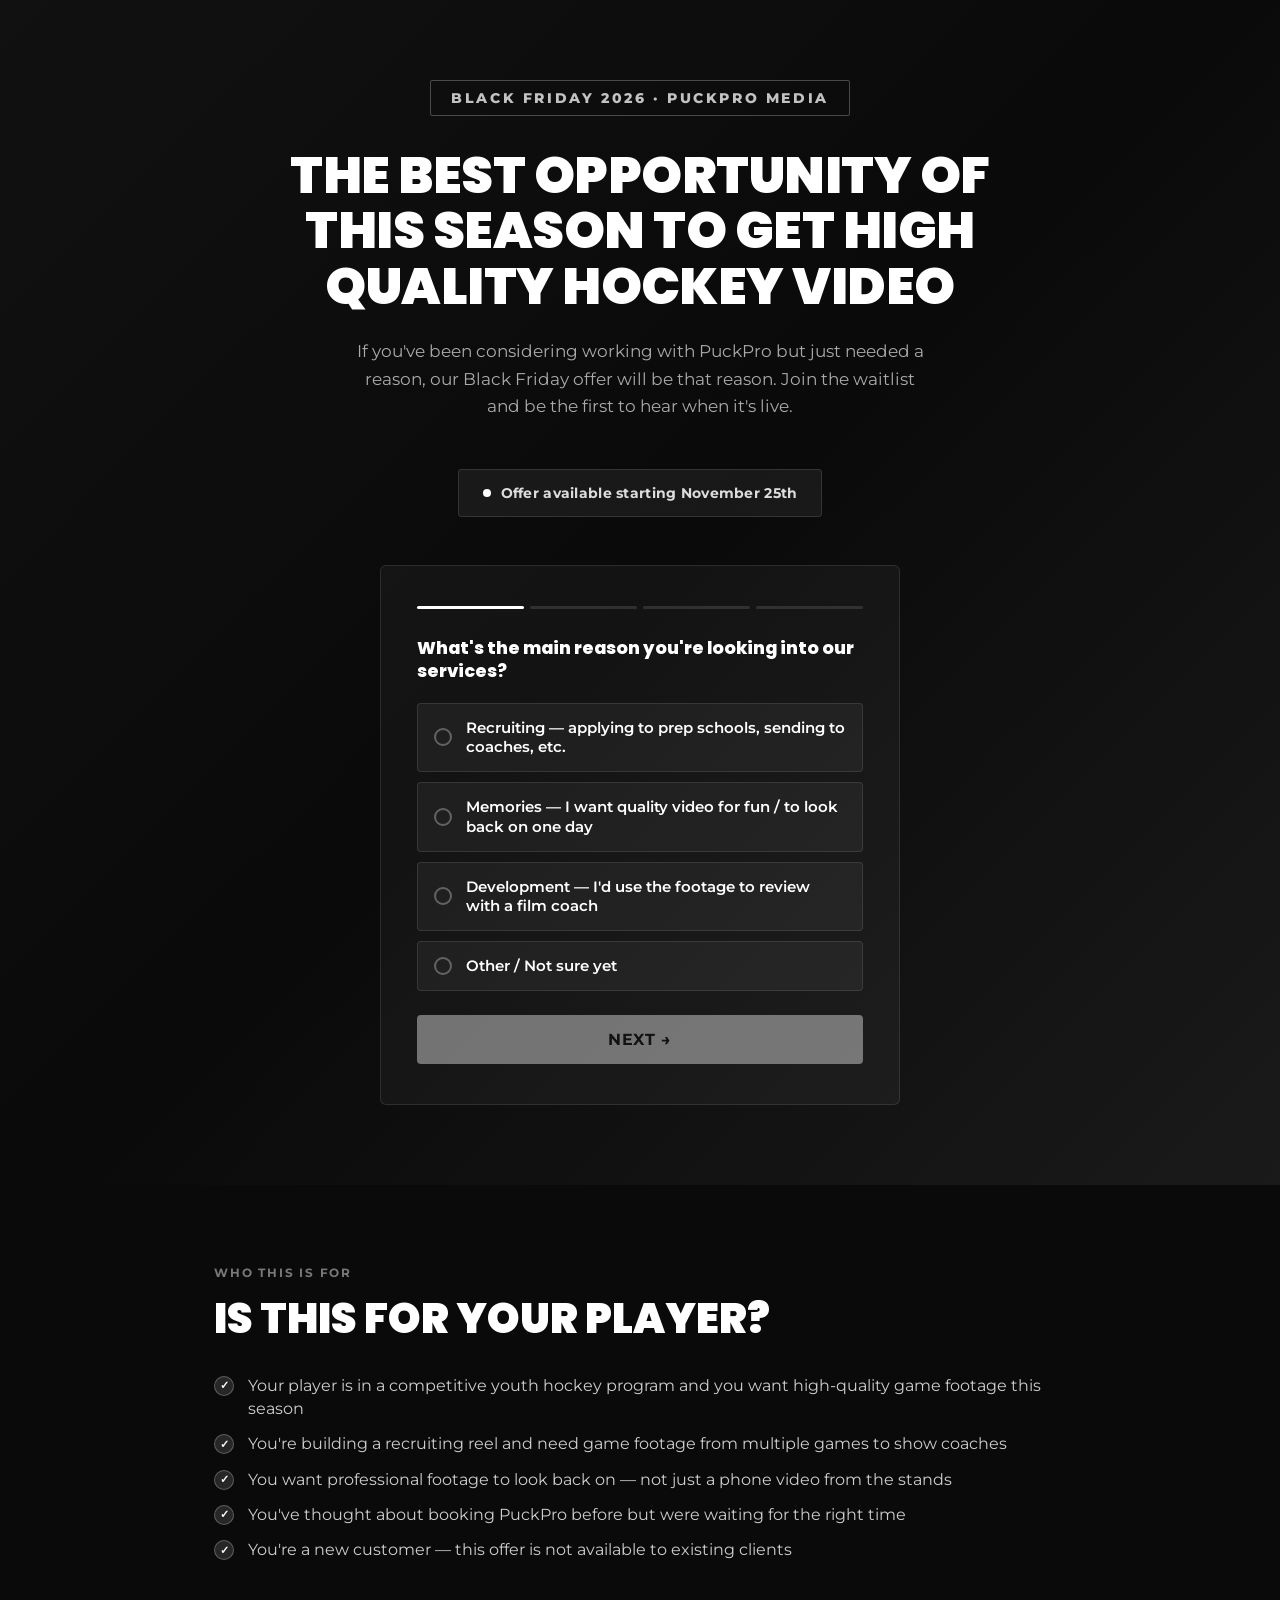
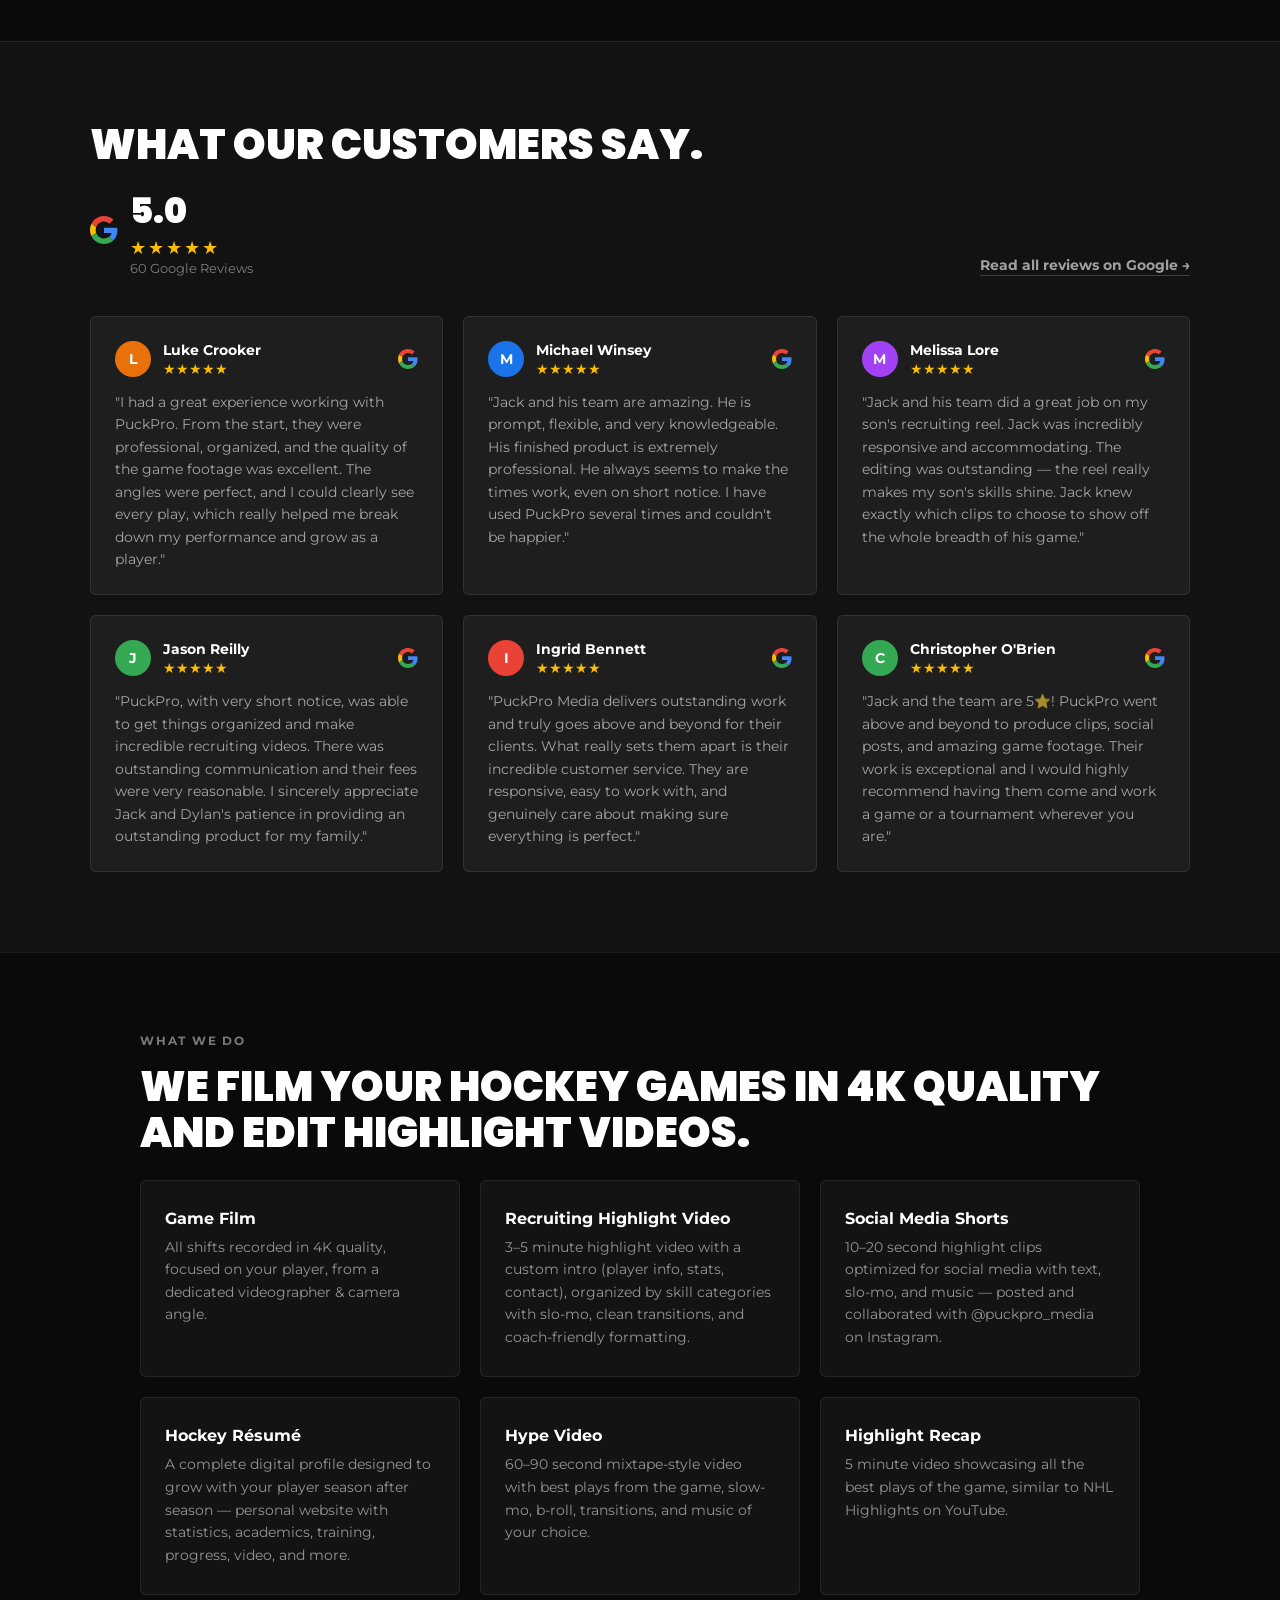
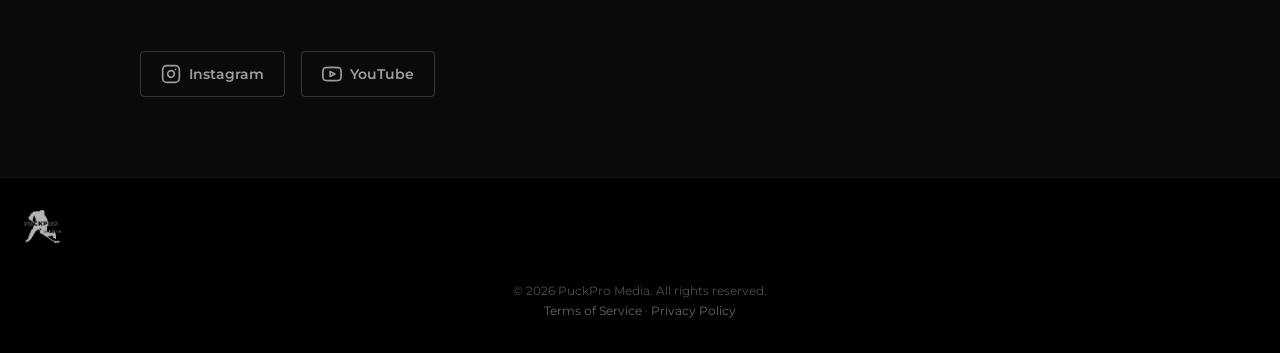
==== commit 5c0c4526: "blackfriday: remove nav, all-caps headings, WWD copy cleanup - Remove nav bar entirely (no exit path" ====
--- a/blackfriday/index.html
+++ b/blackfriday/index.html
@@ -19,58 +19,12 @@
       color: #fff;
     }
 
-    /* ── NAV ── */
-    #nav {
-      position: fixed; top: 0; left: 0; right: 0; z-index: 100;
-      background: rgba(10,10,10,0.95);
-      border-bottom: 1px solid rgba(255,255,255,0.08);
-      padding: 0 24px;
-    }
-    .nav-inner {
-      max-width: 1100px; margin: 0 auto;
-      display: flex; align-items: center; justify-content: space-between;
-      height: 64px;
-    }
-    .nav-logo img { height: 44px; }
-    .nav-links { display: flex; gap: 32px; align-items: center; }
-    .nav-links a {
-      font-family: 'Montserrat', sans-serif;
-      font-weight: 600; font-size: .85rem;
-      letter-spacing: .05em; text-transform: uppercase;
-      color: rgba(255,255,255,.75); text-decoration: none;
-      transition: color .15s;
-    }
-    .nav-links a:hover { color: #fff; }
-    .nav-hamburger {
-      display: none; background: none; border: none;
-      cursor: pointer; padding: 4px; flex-direction: column; gap: 5px;
-    }
-    .nav-hamburger span {
-      display: block; width: 24px; height: 2px; background: #fff; border-radius: 2px;
-    }
-    .nav-mobile {
-      display: none; flex-direction: column; gap: 0;
-      background: #0A0A0A; border-top: 1px solid rgba(255,255,255,0.08);
-      padding: 8px 0 16px;
-    }
-    .nav-mobile a {
-      font-family: 'Montserrat', sans-serif; font-weight: 600;
-      font-size: .85rem; letter-spacing: .05em; text-transform: uppercase;
-      color: rgba(255,255,255,.75); text-decoration: none;
-      padding: 12px 24px; display: block;
-    }
-    .nav-mobile.open { display: flex; }
-    @media (max-width: 768px) {
-      .nav-links { display: none; }
-      .nav-hamburger { display: flex; }
-    }
-
     /* ── HERO ── */
     .bf-hero {
       min-height: 100vh;
       display: flex; flex-direction: column; align-items: center; justify-content: center;
       text-align: center;
-      padding: 120px 24px 80px;
+      padding: 80px 24px 80px;
       background: #0A0A0A;
       position: relative;
       overflow: hidden;
@@ -292,6 +246,7 @@
       font-family: 'Poppins', sans-serif;
       font-weight: 900; font-size: clamp(1.6rem, 4vw, 2.6rem);
       line-height: 1.1; color: #fff; margin-bottom: 24px;
+      text-transform: uppercase;
     }
 
     /* ── WHO IT'S FOR ── */
@@ -381,10 +336,6 @@
       padding: 80px 24px;
     }
     .wwd-inner { max-width: 1000px; margin: 0 auto; }
-    .wwd-intro {
-      font-size: 1rem; color: rgba(255,255,255,.6);
-      max-width: 600px; line-height: 1.65; margin-bottom: 48px;
-    }
     .wwd-grid {
       display: grid;
       grid-template-columns: repeat(auto-fill, minmax(280px, 1fr));
@@ -404,20 +355,6 @@
       font-size: .88rem; color: rgba(255,255,255,.55);
       line-height: 1.6;
     }
-    .wwd-cta {
-      display: flex; align-items: center; gap: 24px; flex-wrap: wrap;
-    }
-    .wwd-btn-primary {
-      display: inline-block;
-      background: #fff; color: #0A0A0A;
-      font-family: 'Montserrat', sans-serif;
-      font-weight: 700; font-size: .9rem;
-      letter-spacing: .05em; text-transform: uppercase;
-      text-decoration: none;
-      padding: 14px 28px; border-radius: 4px;
-      transition: background .15s;
-    }
-    .wwd-btn-primary:hover { background: #e0e0e0; }
     .wwd-social {
       display: flex; gap: 16px;
     }
@@ -449,25 +386,6 @@
 </head>
 <body>
 
-<!-- ── NAV ── -->
-<nav id="nav">
-  <div class="nav-inner">
-    <a href="/" class="nav-logo"><img src="/logo-white.png" alt="PuckPro Media" /></a>
-    <div class="nav-links">
-      <a href="/">Home</a>
-      <a href="/#our-work">Our Work</a>
-      <a href="/book/">Work with PuckPro</a>
-    </div>
-    <button class="nav-hamburger" id="hamburger" aria-label="Toggle menu" onclick="document.getElementById('mobileMenu').classList.toggle('open')">
-      <span></span><span></span><span></span>
-    </button>
-  </div>
-  <div class="nav-mobile" id="mobileMenu">
-    <a href="/">Home</a>
-    <a href="/#our-work">Our Work</a>
-    <a href="/book/">Work with PuckPro</a>
-  </div>
-</nav>
 
 <!-- ── HERO ── -->
 <section class="bf-hero">
@@ -729,8 +647,7 @@
 <section class="what-we-do">
   <div class="wwd-inner">
     <p class="section-label">What We Do</p>
-    <h2 class="section-heading">What we do.</h2>
-    <p class="wwd-intro">Our videographers come film your games and deliver 4K quality footage — plus a variety of edited content personalized to your use case.</p>
+    <h2 class="section-heading">We film your hockey games in 4K quality and edit highlight videos.</h2>
 
     <div class="wwd-grid">
       <div class="wwd-card">
@@ -760,7 +677,6 @@
     </div>
 
     <div class="wwd-cta">
-      <a href="/#our-work" class="wwd-btn-primary">See Our Work →</a>
       <div class="wwd-social">
         <a href="https://www.instagram.com/puckpromedia" target="_blank" class="wwd-social-link">
           <svg width="20" height="20" viewBox="0 0 24 24" fill="none" stroke="currentColor" stroke-width="2" stroke-linecap="round" stroke-linejoin="round"><rect x="2" y="2" width="20" height="20" rx="5" ry="5"/><path d="M16 11.37A4 4 0 1 1 12.63 8 4 4 0 0 1 16 11.37z"/><line x1="17.5" y1="6.5" x2="17.51" y2="6.5"/></svg>
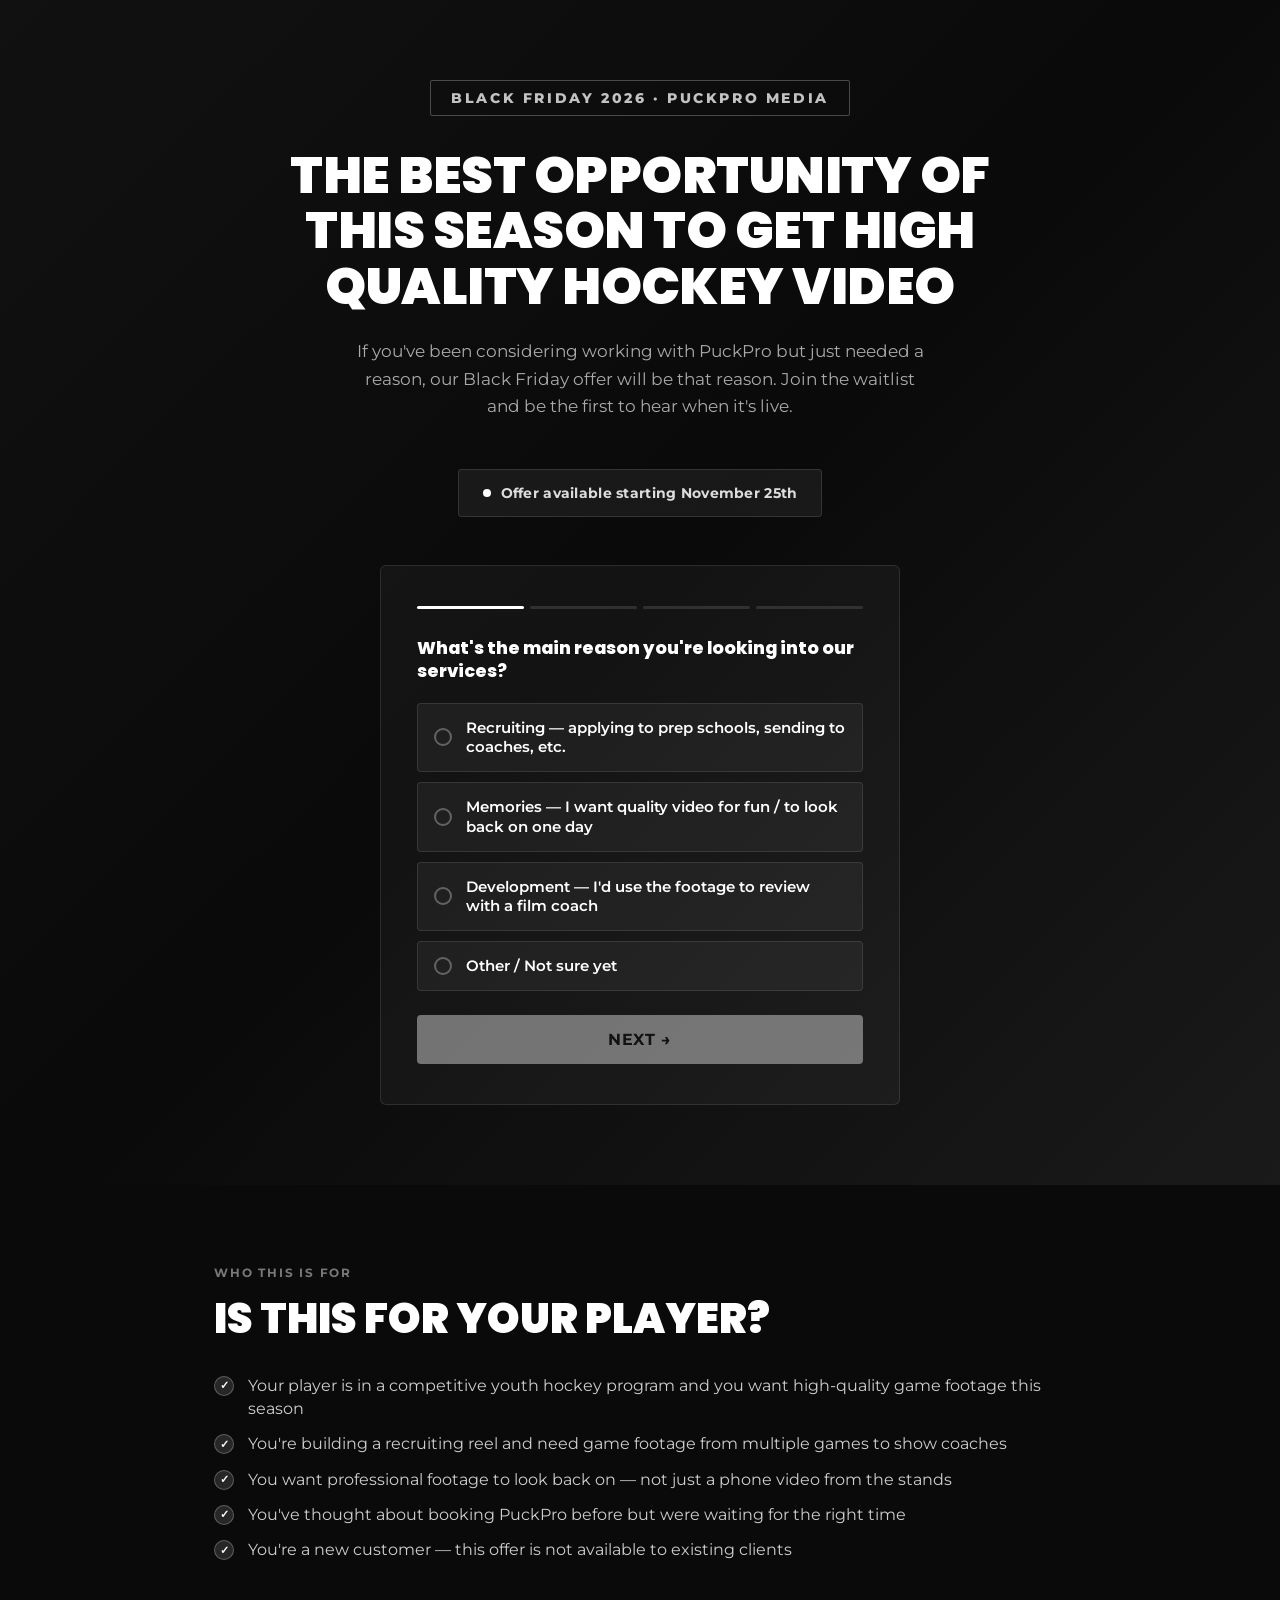
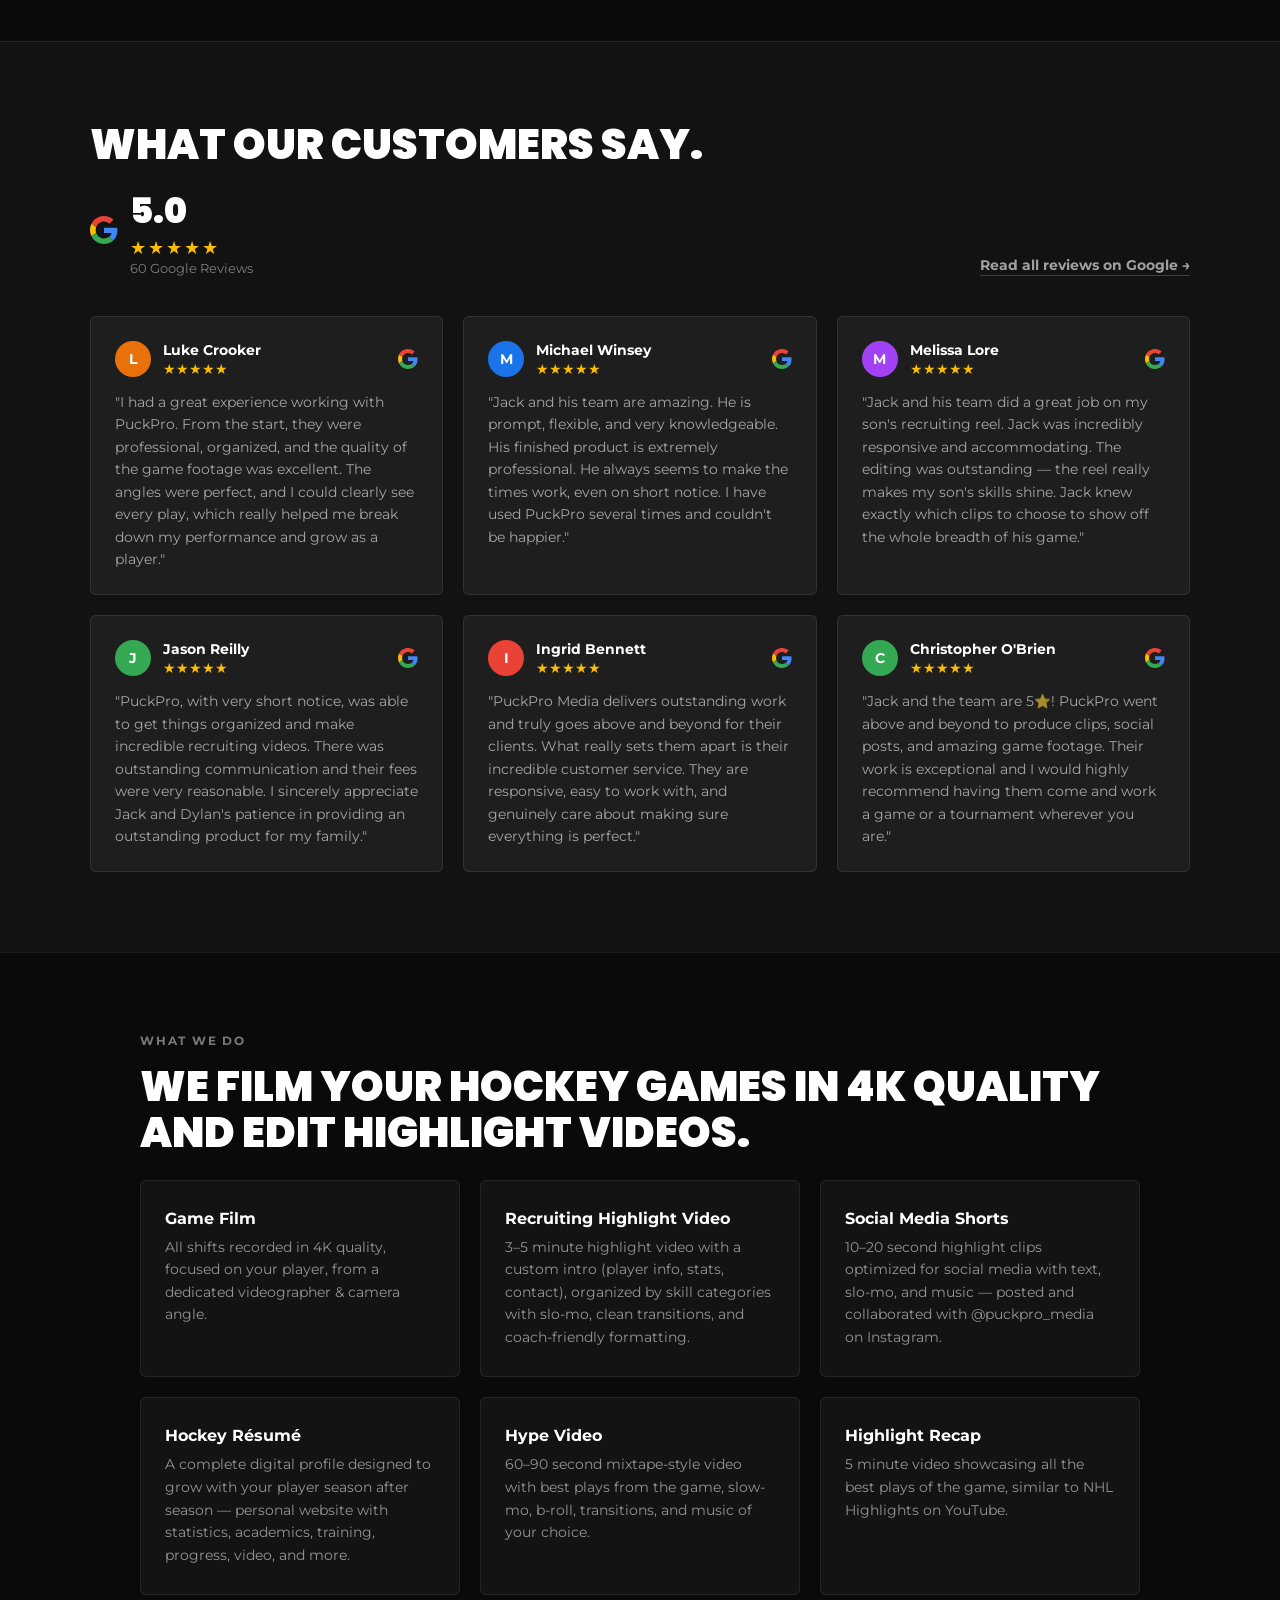
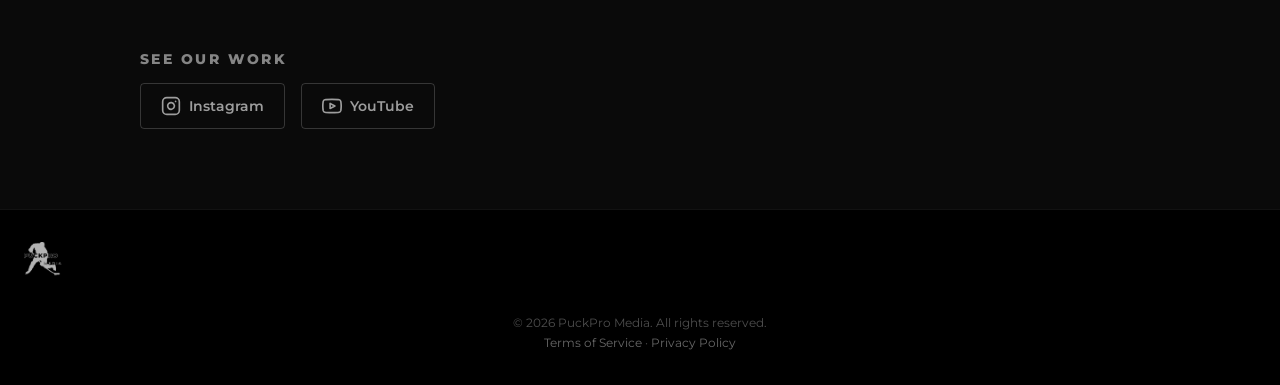
==== commit 00a78db6: "blackfriday: restore 'See Our Work' as text label above social links No button, no href — just a sma" ====
--- a/blackfriday/index.html
+++ b/blackfriday/index.html
@@ -354,6 +354,13 @@
     .wwd-card p {
       font-size: .88rem; color: rgba(255,255,255,.55);
       line-height: 1.6;
+    }
+    .wwd-cta-label {
+      font-family: 'Montserrat', sans-serif;
+      font-weight: 800; font-size: .85rem;
+      letter-spacing: .18em; text-transform: uppercase;
+      color: rgba(255,255,255,.5);
+      margin-bottom: 16px;
     }
     .wwd-social {
       display: flex; gap: 16px;
@@ -677,6 +684,7 @@
     </div>
 
     <div class="wwd-cta">
+      <p class="wwd-cta-label">SEE OUR WORK</p>
       <div class="wwd-social">
         <a href="https://www.instagram.com/puckpromedia" target="_blank" class="wwd-social-link">
           <svg width="20" height="20" viewBox="0 0 24 24" fill="none" stroke="currentColor" stroke-width="2" stroke-linecap="round" stroke-linejoin="round"><rect x="2" y="2" width="20" height="20" rx="5" ry="5"/><path d="M16 11.37A4 4 0 1 1 12.63 8 4 4 0 0 1 16 11.37z"/><line x1="17.5" y1="6.5" x2="17.51" y2="6.5"/></svg>
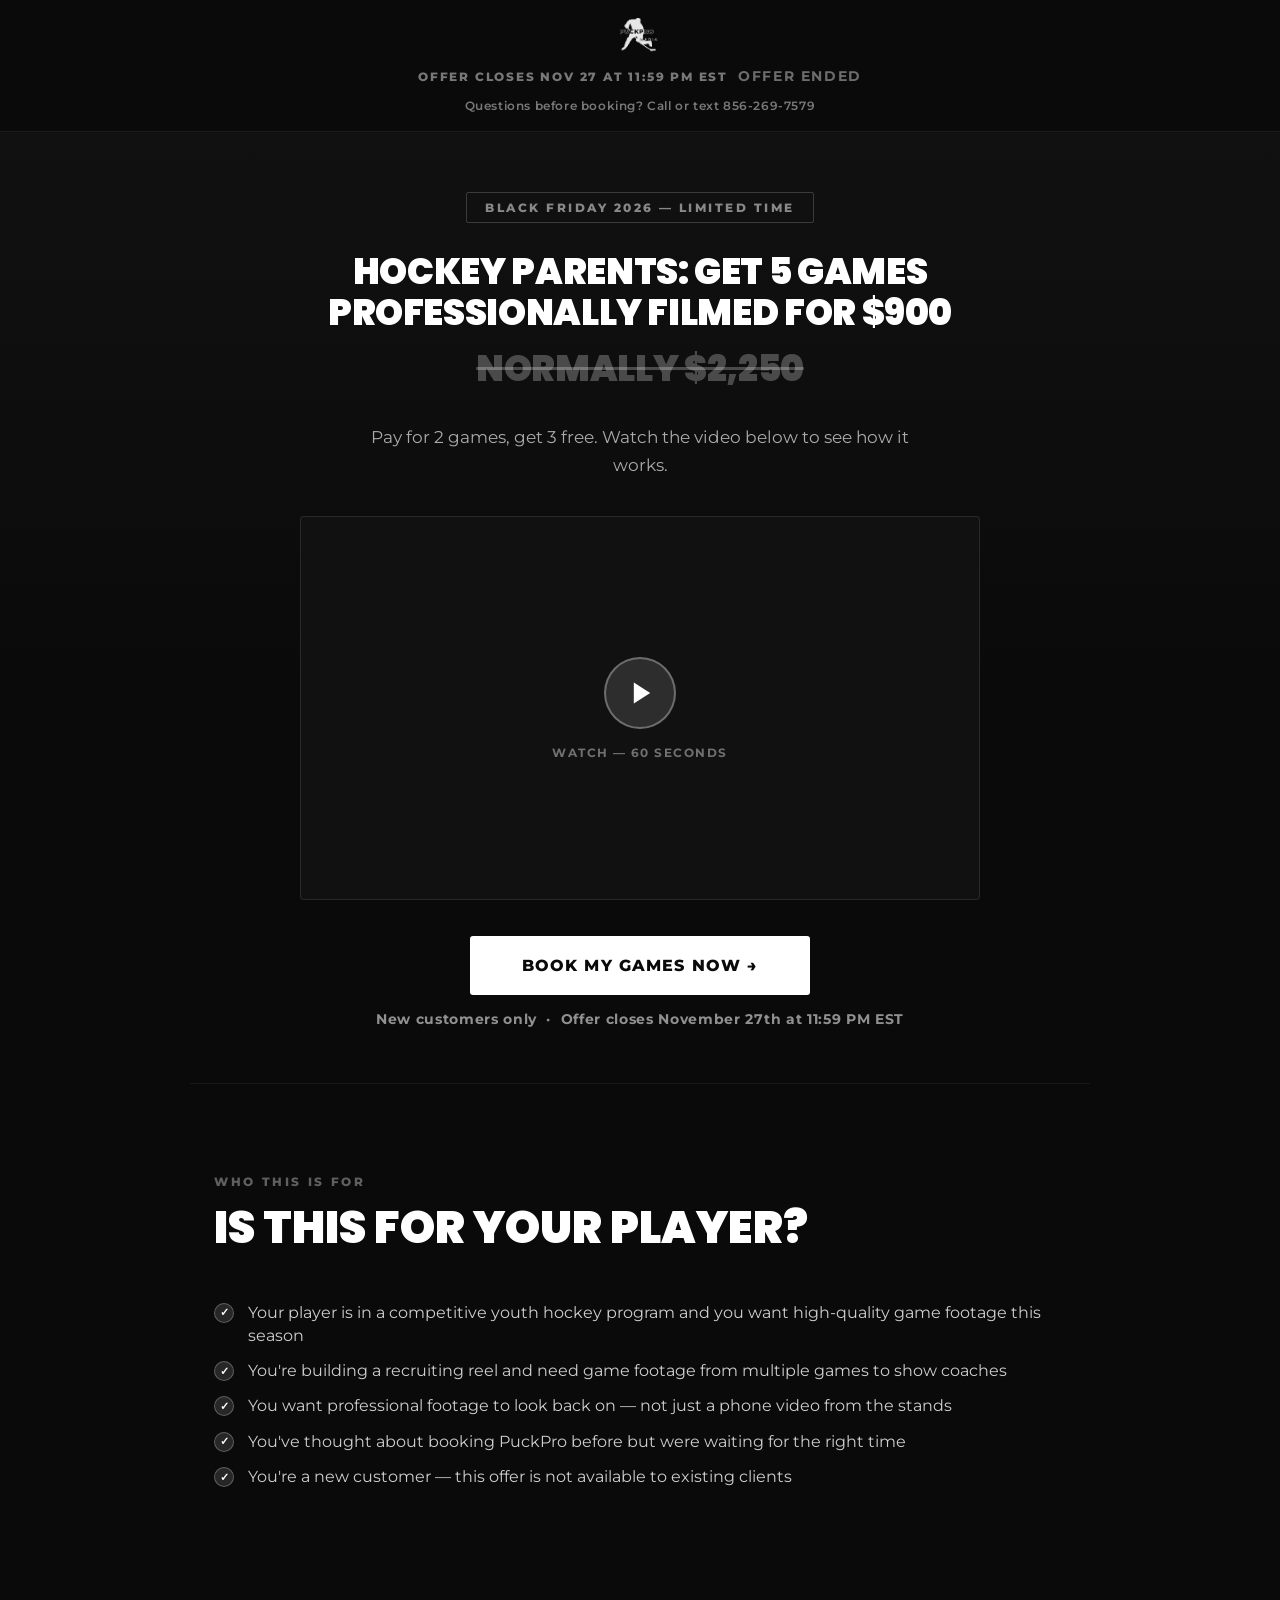
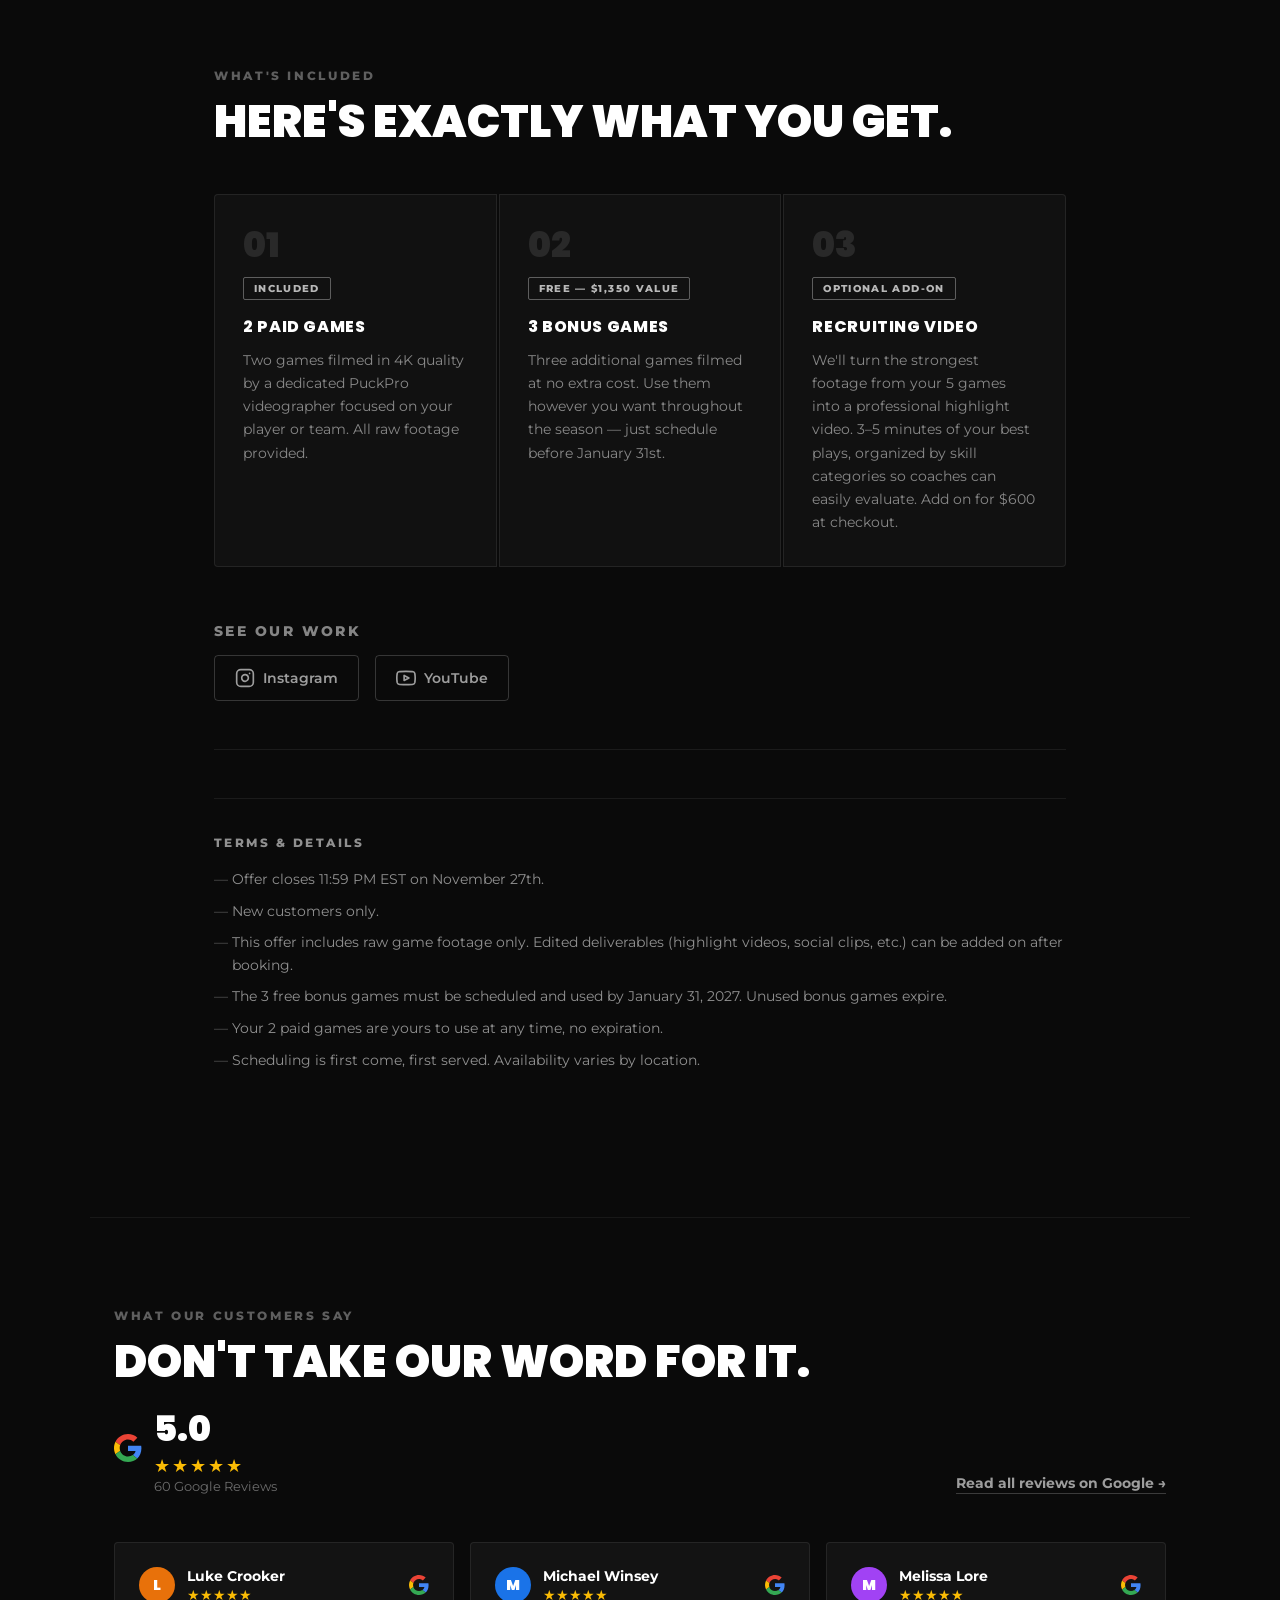
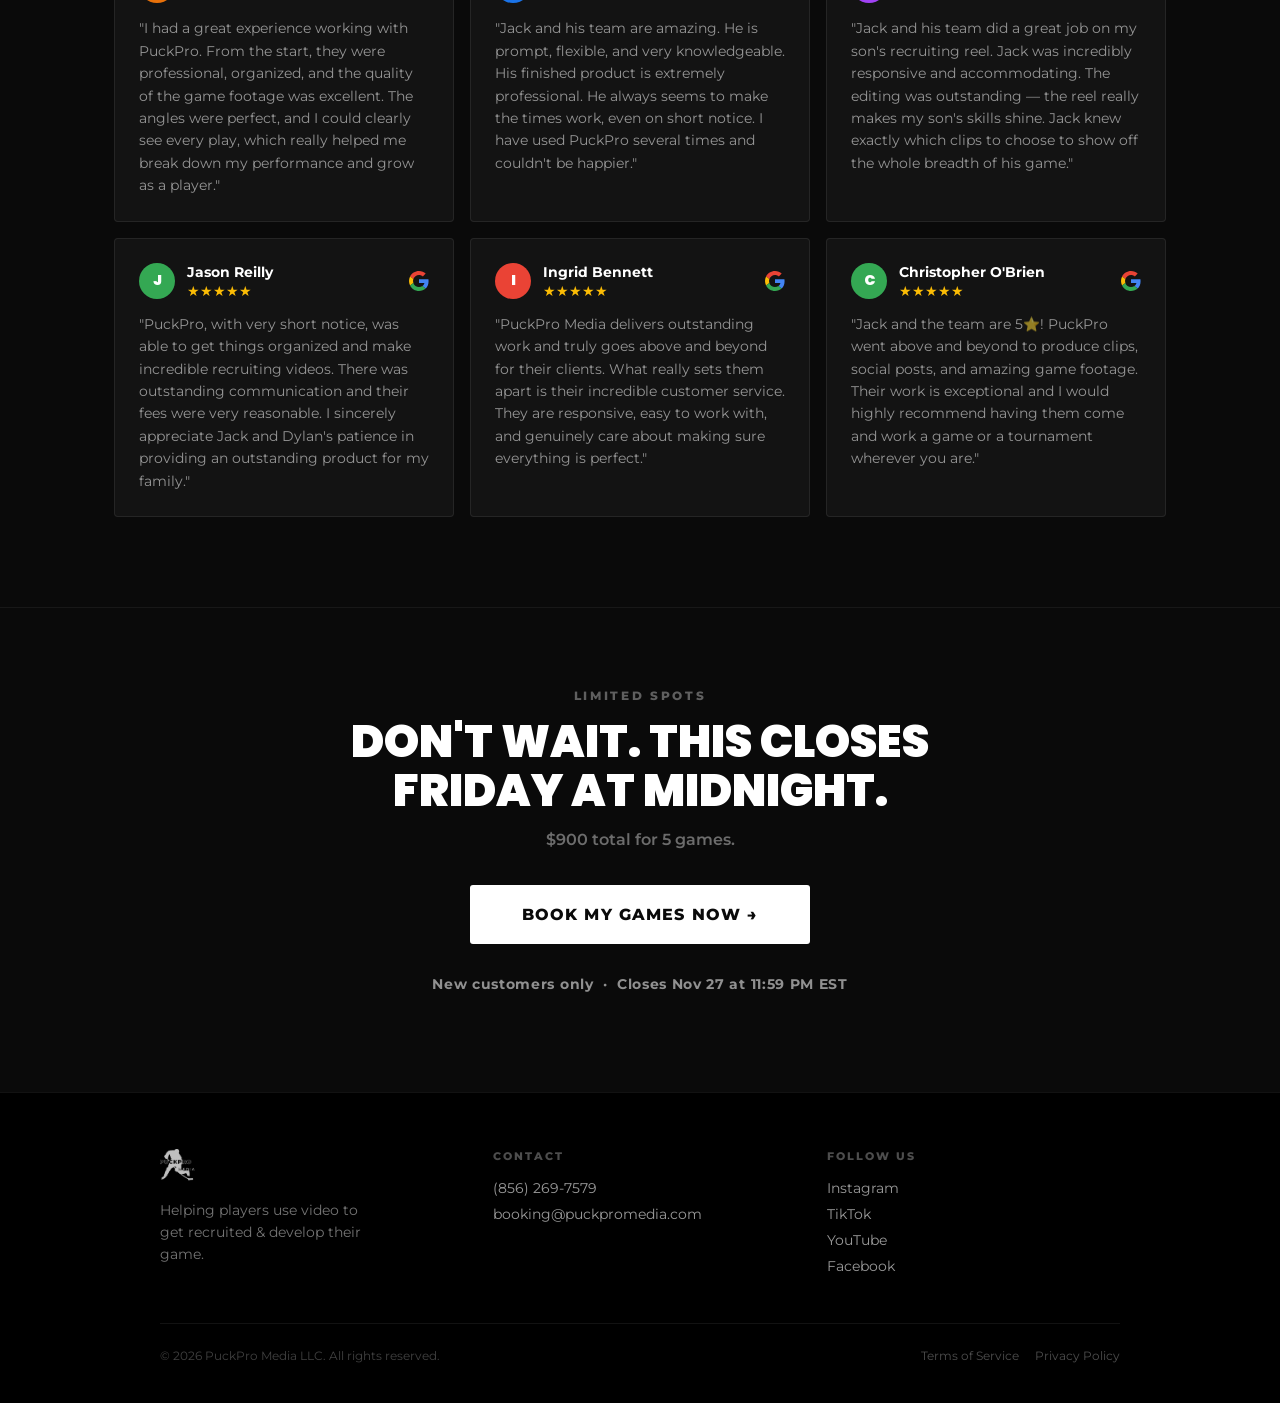
==== commit 55c80deb: "blackfriday: promote launch page to /blackfriday/, remove waitlist + /launch/ - launch/index.html re" ====
--- a/blackfriday/index.html
+++ b/blackfriday/index.html
@@ -4,255 +4,351 @@
   <meta charset="UTF-8" />
   <meta name="viewport" content="width=device-width, initial-scale=1.0" />
   <title>Black Friday — PuckPro Media</title>
-  <meta name="description" content="A major Black Friday opportunity for hockey families is coming. Join the waitlist to be the first to know." />
+  <meta name="description" content="Get 5 games professionally filmed for $900. Book 2 games, get 3 free — only available November 25–27." />
   <link rel="icon" href="/favicon.ico" />
   <link rel="preconnect" href="https://fonts.googleapis.com" />
   <link rel="preconnect" href="https://fonts.gstatic.com" crossorigin />
   <link href="https://fonts.googleapis.com/css2?family=Poppins:wght@800;900&family=Montserrat:wght@400;600;700&display=swap" rel="stylesheet" />
-  <link rel="stylesheet" href="/style.css" />
   <style>
     * { box-sizing: border-box; margin: 0; padding: 0; }
-
-    body {
-      font-family: 'Montserrat', sans-serif;
-      background: #0A0A0A;
+    body { font-family: 'Montserrat', sans-serif; background: #0A0A0A; color: #fff; -webkit-font-smoothing: antialiased; }
+
+    /* ── TOP BAR ── */
+    .top-bar {
+      width: 100%;
+      display: flex;
+      flex-direction: column;
+      align-items: center;
+      padding: 20px 24px 0;
+      gap: 16px;
+    }
+    .top-logo { height: 32px; opacity: .9; }
+
+    /* ── COUNTDOWN BAR ── */
+    .countdown-bar {
+      width: 100%;
+      background: rgba(255,255,255,.04);
+      border-bottom: 1px solid rgba(255,255,255,.08);
+      padding: 12px 24px;
+      display: flex;
+      align-items: center;
+      justify-content: center;
+      gap: 20px;
+      flex-wrap: wrap;
+    }
+    .cd-label-top {
+      font-size: .75rem;
+      font-weight: 800;
+      letter-spacing: .15em;
+      text-transform: uppercase;
+      color: rgba(255,255,255,.45);
+      white-space: nowrap;
+    }
+    .cd-units {
+      display: flex;
+      align-items: center;
+      gap: 6px;
+    }
+    .cd-block {
+      display: flex; flex-direction: column; align-items: center;
+      background: rgba(255,255,255,.07);
+      border: 1px solid rgba(255,255,255,.1);
+      border-radius: 3px;
+      padding: 6px 12px 4px;
+      min-width: 52px;
+    }
+    .cd-num {
+      font-family: 'Poppins', sans-serif;
+      font-weight: 900;
+      font-size: 1.3rem;
+      line-height: 1;
       color: #fff;
+      letter-spacing: -.01em;
+    }
+    .cd-unit {
+      font-size: .55rem;
+      font-weight: 700;
+      letter-spacing: .12em;
+      text-transform: uppercase;
+      color: rgba(255,255,255,.35);
+      margin-top: 3px;
+    }
+    .cd-sep {
+      font-family: 'Poppins', sans-serif;
+      font-weight: 900;
+      font-size: 1.1rem;
+      color: rgba(255,255,255,.2);
+      margin-bottom: 10px;
+    }
+    .countdown-expired-bar {
+      display: none;
+      font-size: .85rem;
+      font-weight: 700;
+      letter-spacing: .12em;
+      text-transform: uppercase;
+      color: rgba(255,255,255,.4);
     }
 
     /* ── HERO ── */
-    .bf-hero {
-      min-height: 100vh;
-      display: flex; flex-direction: column; align-items: center; justify-content: center;
+    .hero {
+      display: flex; flex-direction: column; align-items: center;
       text-align: center;
-      padding: 80px 24px 80px;
-      background: #0A0A0A;
+      padding: 60px 24px 56px;
       position: relative;
       overflow: hidden;
     }
-    .bf-hero::before {
+    .hero::before {
       content: '';
       position: absolute; inset: 0;
-      background: linear-gradient(135deg, #111 0%, #0A0A0A 50%, #1a1a1a 100%);
+      background: linear-gradient(180deg, #111 0%, #0A0A0A 60%);
       z-index: 0;
     }
-    .bf-hero > * { position: relative; z-index: 1; }
-
-    .bf-eyebrow {
+    .hero > * { position: relative; z-index: 1; }
+
+    .eyebrow {
       display: inline-block;
       font-family: 'Montserrat', sans-serif;
-      font-weight: 800; font-size: .9rem;
-      letter-spacing: .18em; text-transform: uppercase;
-      color: rgba(255,255,255,.75);
-      border: 1px solid rgba(255,255,255,.25);
-      padding: 8px 20px; border-radius: 2px;
-      margin-bottom: 32px;
-    }
-
-    .bf-headline {
+      font-weight: 800; font-size: .78rem;
+      letter-spacing: .2em; text-transform: uppercase;
+      color: rgba(255,255,255,.5);
+      border: 1px solid rgba(255,255,255,.18);
+      padding: 7px 18px; border-radius: 2px;
+      margin-bottom: 28px;
+    }
+
+    .hero-headline {
       font-family: 'Poppins', sans-serif;
       font-weight: 900;
-      font-size: clamp(1.6rem, 4.5vw, 3.2rem);
-      line-height: 1.08;
+      font-size: clamp(1.2rem, 2.8vw, 2.4rem);
+      line-height: 1.15;
       letter-spacing: -.01em;
-      text-transform: uppercase;
       color: #fff;
-      max-width: 820px;
-      margin: 0 auto 24px;
-    }
-
-    .bf-subhead {
-      font-size: 1.05rem; font-weight: 400; color: rgba(255,255,255,.65);
-      max-width: 580px; margin: 0 auto 48px; line-height: 1.65;
-    }
-
-    /* reveal date badge */
-    .reveal-badge {
-      display: inline-flex; align-items: center; gap: 10px;
-      background: rgba(255,255,255,.06);
-      border: 1px solid rgba(255,255,255,.12);
-      border-radius: 4px;
-      padding: 14px 24px;
-      font-weight: 700; font-size: .9rem;
-      color: rgba(255,255,255,.85);
-      margin-bottom: 48px;
-      letter-spacing: .02em;
-    }
-    .reveal-badge-dot {
-      width: 8px; height: 8px; border-radius: 50%;
-      background: #fff;
-      animation: pulse 1.8s ease-in-out infinite;
-    }
-    @keyframes pulse {
-      0%, 100% { opacity: 1; transform: scale(1); }
-      50% { opacity: .35; transform: scale(.7); }
-    }
-
-    /* ── MULTI-STEP FORM ── */
-    .waitlist-wrap {
-      background: rgba(255,255,255,.04);
-      border: 1px solid rgba(255,255,255,.1);
-      border-radius: 6px;
-      padding: 40px 36px;
-      max-width: 520px;
+      margin-bottom: 8px;
+      max-width: 760px;
+      text-transform: uppercase;
+    }
+    .hero-headline .strike {
+      text-decoration: line-through;
+      text-decoration-thickness: 3px;
+      color: rgba(255,255,255,.35);
+    }
+
+    .hero-normally {
+      font-family: 'Poppins', sans-serif;
+      font-weight: 900;
+      font-size: clamp(1.2rem, 2.8vw, 2.4rem);
+      color: rgba(255,255,255,.25);
+      letter-spacing: -.01em;
+      margin-bottom: 28px;
+      text-transform: uppercase;
+    }
+    .hero-normally .strike {
+      text-decoration: line-through;
+      text-decoration-thickness: 3px;
+    }
+
+    .hero-sub {
+      font-family: 'Montserrat', sans-serif;
+      font-weight: 400;
+      font-size: 1.05rem;
+      color: rgba(255,255,255,.65);
+      max-width: 580px;
+      margin: 0 auto 36px;
+      line-height: 1.65;
+    }
+
+    /* ── VSL ── */
+    .vsl-wrap {
       width: 100%;
-      margin: 0 auto;
-      text-align: left;
-    }
-    @media (max-width: 540px) {
-      .waitlist-wrap { padding: 28px 20px; }
-    }
-
-    /* progress bar */
-    .wl-progress {
-      display: flex; gap: 6px; margin-bottom: 28px;
-    }
-    .wl-progress-bar {
-      flex: 1; height: 3px; border-radius: 2px;
-      background: rgba(255,255,255,.12);
-      transition: background .3s;
-    }
-    .wl-progress-bar.active { background: #fff; }
-
-    .step { display: none; }
-    .step.active { display: block; }
-
-    .step-q {
-      font-family: 'Poppins', sans-serif;
-      font-weight: 800; font-size: 1.1rem;
-      color: #fff; margin-bottom: 20px; line-height: 1.3;
-    }
-
-    /* choice cards */
-    .choice-list {
-      display: flex; flex-direction: column; gap: 10px;
-      margin-bottom: 24px;
-    }
-    .choice-card {
-      display: flex; align-items: center; gap: 14px;
-      background: rgba(255,255,255,.05);
+      max-width: 680px;
+      margin-bottom: 36px;
+    }
+    .vsl-inner {
+      position: relative;
+      width: 100%;
+      padding-top: 56.25%; /* 16:9 */
+      background: #111;
       border: 1px solid rgba(255,255,255,.1);
       border-radius: 4px;
-      padding: 14px 16px;
+      overflow: hidden;
+    }
+    .vsl-placeholder {
+      position: absolute; inset: 0;
+      display: flex; flex-direction: column;
+      align-items: center; justify-content: center;
+      gap: 16px;
       cursor: pointer;
-      transition: border-color .15s, background .15s;
+    }
+    .vsl-play {
+      width: 72px; height: 72px;
+      background: rgba(255,255,255,.12);
+      border: 2px solid rgba(255,255,255,.3);
+      border-radius: 50%;
+      display: flex; align-items: center; justify-content: center;
+      transition: background .15s;
+    }
+    .vsl-placeholder:hover .vsl-play { background: rgba(255,255,255,.2); }
+    .vsl-play svg { margin-left: 4px; }
+    .vsl-label {
+      font-size: .78rem;
+      font-weight: 700;
+      letter-spacing: .12em;
+      text-transform: uppercase;
+      color: rgba(255,255,255,.4);
+    }
+
+    /* ── HERO CTA ── */
+    .btn-primary {
+      display: inline-block;
+      background: #fff;
       color: #0A0A0A;
-    }
-    .choice-card:hover {
-      border-color: rgba(255,255,255,.35);
-      background: rgba(255,255,255,.08);
-    }
-    .choice-card.selected {
-      border-color: #fff;
-      background: rgba(255,255,255,.1);
-    }
-    .choice-card input[type="radio"],
-    .choice-card input[type="checkbox"] {
-      display: none;
-    }
-    .choice-dot {
-      width: 18px; height: 18px; border-radius: 50%;
-      border: 2px solid rgba(255,255,255,.3);
-      flex-shrink: 0;
-      display: flex; align-items: center; justify-content: center;
-      transition: border-color .15s;
-    }
-    .choice-card.selected .choice-dot {
-      border-color: #fff;
-      background: #fff;
-    }
-    .choice-dot-inner {
-      width: 7px; height: 7px; border-radius: 50%;
-      background: #0A0A0A;
-      display: none;
-    }
-    .choice-card.selected .choice-dot-inner { display: block; }
-    .choice-label {
-      font-size: .95rem; font-weight: 600; color: #fff; line-height: 1.3;
-    }
-
-    /* checkbox variant */
-    .check-box {
-      width: 18px; height: 18px; border-radius: 3px;
-      border: 2px solid rgba(255,255,255,.3);
-      flex-shrink: 0;
-      display: flex; align-items: center; justify-content: center;
-      transition: border-color .15s;
-      font-size: .7rem; color: #0A0A0A;
-    }
-    .choice-card.selected .check-box {
-      border-color: #fff;
-      background: #fff;
-    }
-
-    .wl-btn {
-      width: 100%;
-      background: #fff; color: #0A0A0A;
-      border: none; border-radius: 4px;
-      padding: 15px 24px;
       font-family: 'Montserrat', sans-serif;
-      font-weight: 700; font-size: 1rem;
-      letter-spacing: .04em; text-transform: uppercase;
-      cursor: pointer; transition: background .15s;
-    }
-    .wl-btn:hover { background: #e0e0e0; }
-    .wl-btn:disabled { opacity: .4; cursor: default; }
-
-    /* open fields */
-    .wl-field {
-      display: flex; flex-direction: column; gap: 6px;
+      font-weight: 800;
+      font-size: 1rem;
+      letter-spacing: .07em;
+      text-transform: uppercase;
+      text-decoration: none;
+      padding: 20px 52px;
+      border-radius: 3px;
+      transition: opacity .15s;
       margin-bottom: 16px;
     }
-    .wl-field label {
-      font-size: .78rem; font-weight: 700;
-      letter-spacing: .06em; text-transform: uppercase;
-      color: rgba(255,255,255,.5);
-    }
-    .wl-field input {
-      background: rgba(255,255,255,.07);
-      border: 1px solid rgba(255,255,255,.15);
-      border-radius: 4px;
-      padding: 13px 16px;
+    .btn-primary:hover { opacity: .88; }
+
+    .cta-fine {
+      font-size: .85rem;
+      font-weight: 700;
+      color: rgba(255,255,255,.55);
+      letter-spacing: .05em;
+    }
+
+    /* ── DEAL SECTION ── */
+    .deal-section {
+      padding: 90px 24px;
+      max-width: 900px;
+      margin: 0 auto;
+    }
+
+    .section-label {
       font-family: 'Montserrat', sans-serif;
-      font-size: .95rem; color: #fff;
-      outline: none; transition: border-color .15s;
-      width: 100%;
-    }
-    .wl-field input::placeholder { color: rgba(255,255,255,.3); }
-    .wl-field input:focus { border-color: rgba(255,255,255,.5); }
-
-    .wl-privacy {
-      font-size: .75rem; color: rgba(255,255,255,.35);
-      text-align: center; margin-top: 12px; line-height: 1.5;
-    }
-
-    /* success state */
-    .wl-success {
-      display: none; text-align: center; padding: 16px 0;
-    }
-    .wl-success-icon { font-size: 2.5rem; margin-bottom: 12px; }
-    .wl-success h3 {
-      font-family: 'Poppins', sans-serif;
-      font-weight: 800; font-size: 1.3rem; margin-bottom: 8px; color: #fff;
-    }
-    .wl-success p { font-size: .9rem; color: rgba(255,255,255,.6); }
-
-    /* ── SECTION SHARED ── */
-    .section-label {
-      font-size: .75rem; font-weight: 700;
-      letter-spacing: .15em; text-transform: uppercase;
-      color: rgba(255,255,255,.45); margin-bottom: 16px;
-    }
+      font-weight: 800;
+      font-size: .75rem;
+      letter-spacing: .22em;
+      text-transform: uppercase;
+      color: rgba(255,255,255,.35);
+      margin-bottom: 14px;
+    }
+
     .section-heading {
       font-family: 'Poppins', sans-serif;
-      font-weight: 900; font-size: clamp(1.6rem, 4vw, 2.6rem);
-      line-height: 1.1; color: #fff; margin-bottom: 24px;
-      text-transform: uppercase;
-    }
+      font-weight: 900;
+      font-size: clamp(1.6rem, 4vw, 2.8rem);
+      line-height: 1.1;
+      color: #fff;
+      margin-bottom: 48px;
+      text-transform: uppercase;
+    }
+
+    .deal-grid {
+      display: grid;
+      grid-template-columns: repeat(auto-fit, minmax(260px, 1fr));
+      gap: 2px;
+      margin-bottom: 56px;
+    }
+    .deal-card {
+      background: #111;
+      border: 1px solid rgba(255,255,255,.08);
+      padding: 32px 28px;
+    }
+    .deal-card:first-child { border-radius: 4px 0 0 4px; }
+    .deal-card:last-child  { border-radius: 0 4px 4px 0; }
+    .deal-card-num {
+      font-family: 'Poppins', sans-serif;
+      font-weight: 900; font-size: 2.2rem;
+      color: rgba(255,255,255,.1); line-height: 1; margin-bottom: 14px;
+    }
+    .deal-card h3 {
+      font-family: 'Poppins', sans-serif;
+      font-weight: 800; font-size: 1rem;
+      color: #fff; margin-bottom: 10px;
+      text-transform: uppercase; letter-spacing: .04em;
+    }
+    .deal-card p { font-size: .88rem; font-weight: 400; color: rgba(255,255,255,.5); line-height: 1.65; }
+    .tag {
+      display: inline-block;
+      font-size: .65rem; font-weight: 800; letter-spacing: .13em; text-transform: uppercase;
+      border: 1px solid rgba(255,255,255,.18); color: rgba(255,255,255,.45);
+      padding: 4px 10px; border-radius: 2px; margin-bottom: 14px;
+    }
+    .tag.included { border-color: rgba(255,255,255,.32); color: rgba(255,255,255,.7); }
+
+    /* ── TERMS ── */
+    .terms-block {
+      border-top: 1px solid rgba(255,255,255,.07);
+      padding-top: 36px; margin-bottom: 56px;
+    }
+    .terms-block h4 {
+      font-family: 'Montserrat', sans-serif;
+      font-weight: 800; font-size: .78rem;
+      letter-spacing: .2em; text-transform: uppercase;
+      color: rgba(255,255,255,.55); margin-bottom: 18px;
+    }
+    .terms-list { list-style: none; display: flex; flex-direction: column; gap: 9px; }
+    .terms-list li {
+      font-size: .88rem; color: rgba(255,255,255,.55);
+      line-height: 1.6; padding-left: 18px; position: relative;
+    }
+    .terms-list li::before { content: '—'; position: absolute; left: 0; color: rgba(255,255,255,.3); }
+
+    /* ── REVIEWS ── */
+    .reviews-section {
+      padding: 90px 24px;
+      border-top: 1px solid rgba(255,255,255,.06);
+      max-width: 1100px;
+      margin: 0 auto;
+    }
+    .reviews-header {
+      display: flex; align-items: flex-end; justify-content: space-between;
+      gap: 20px; margin-bottom: 48px; flex-wrap: wrap;
+    }
+    .google-score { font-family: 'Poppins', sans-serif; font-weight: 900; font-size: 2.2rem; color: #fff; }
+    .google-stars  { color: #FBBC05; font-size: 1.1rem; letter-spacing: 2px; }
+    .google-count  { font-size: .82rem; color: rgba(255,255,255,.4); margin-top: 2px; }
+    .link-reviews {
+      font-weight: 700; font-size: .85rem;
+      color: rgba(255,255,255,.6); text-decoration: none;
+      border-bottom: 1px solid rgba(255,255,255,.2);
+      padding-bottom: 2px; transition: color .15s;
+      white-space: nowrap;
+    }
+    .link-reviews:hover { color: #fff; }
+    .reviews-grid {
+      display: grid;
+      grid-template-columns: repeat(auto-fill, minmax(300px, 1fr));
+      gap: 16px;
+    }
+    .review-card {
+      background: rgba(255,255,255,.04);
+      border: 1px solid rgba(255,255,255,.08);
+      border-radius: 4px;
+      padding: 24px;
+    }
+    .review-top { display: flex; align-items: center; gap: 12px; margin-bottom: 14px; }
+    .avatar {
+      width: 36px; height: 36px; border-radius: 50%;
+      display: flex; align-items: center; justify-content: center;
+      font-family: 'Poppins', sans-serif; font-weight: 900;
+      font-size: .9rem; color: #fff; flex-shrink: 0;
+    }
+    .reviewer-name { font-weight: 700; font-size: .9rem; color: #fff; }
+    .stars { color: #FBBC05; font-size: .85rem; margin-top: 2px; }
+    .review-text { font-size: .85rem; color: rgba(255,255,255,.55); line-height: 1.65; }
 
     /* ── WHO IT'S FOR ── */
     .for-section {
-      padding: 80px 24px;
+      padding: 90px 24px;
       max-width: 900px; margin: 0 auto;
+      border-top: 1px solid rgba(255,255,255,.06);
     }
     .for-list {
       list-style: none; margin-top: 32px;
@@ -272,68 +368,10 @@
       font-size: .7rem; color: #fff; font-weight: 700;
     }
 
-    /* ── REVIEWS ── */
-    .reviews-section {
-      background: rgba(255,255,255,.03);
-      border-top: 1px solid rgba(255,255,255,.07);
-      padding: 80px 24px;
-    }
-    .reviews-inner { max-width: 1100px; margin: 0 auto; }
-    .reviews-header {
-      display: flex; align-items: flex-end;
-      justify-content: space-between; flex-wrap: wrap;
-      gap: 16px; margin-bottom: 40px;
-    }
-    .google-summary-bf {
-      display: flex; align-items: center; gap: 12px;
-      margin-top: 16px;
-    }
-    .google-score-bf {
-      font-family: 'Poppins', sans-serif;
-      font-weight: 900; font-size: 2.2rem; color: #fff;
-    }
-    .google-stars-bf { color: #FBBC05; font-size: 1.1rem; letter-spacing: 2px; }
-    .google-count-bf { font-size: .82rem; color: rgba(255,255,255,.45); margin-top: 2px; }
-    .link-reviews {
-      font-weight: 700; font-size: .85rem;
-      color: rgba(255,255,255,.6); text-decoration: none;
-      border-bottom: 1px solid rgba(255,255,255,.2);
-      padding-bottom: 2px; transition: color .15s;
-      white-space: nowrap;
-    }
-    .link-reviews:hover { color: #fff; }
-    .bf-reviews-grid {
-      display: grid;
-      grid-template-columns: repeat(auto-fill, minmax(300px, 1fr));
-      gap: 20px;
-    }
-    .bf-review-card {
-      background: rgba(255,255,255,.05);
-      border: 1px solid rgba(255,255,255,.09);
-      border-radius: 6px;
-      padding: 24px;
-    }
-    .bf-review-top {
-      display: flex; align-items: center; gap: 12px; margin-bottom: 14px;
-    }
-    .bf-avatar {
-      width: 36px; height: 36px; border-radius: 50%;
-      display: flex; align-items: center; justify-content: center;
-      font-weight: 700; font-size: .9rem; color: #fff;
-      flex-shrink: 0;
-    }
-    .bf-reviewer-name { font-weight: 700; font-size: .9rem; color: #fff; }
-    .bf-stars { color: #FBBC05; font-size: .85rem; margin-top: 2px; }
-    .bf-review-text {
-      font-size: .85rem; color: rgba(255,255,255,.6);
-      line-height: 1.65;
-    }
-    .bf-google-g { margin-left: auto; flex-shrink: 0; }
-
     /* ── WHAT WE DO ── */
     .what-we-do {
       border-top: 1px solid rgba(255,255,255,.07);
-      padding: 80px 24px;
+      padding: 90px 24px;
     }
     .wwd-inner { max-width: 1000px; margin: 0 auto; }
     .wwd-grid {
@@ -362,9 +400,7 @@
       color: rgba(255,255,255,.5);
       margin-bottom: 16px;
     }
-    .wwd-social {
-      display: flex; gap: 16px;
-    }
+    .wwd-social { display: flex; gap: 16px; }
     .wwd-social-link {
       display: inline-flex; align-items: center; gap: 8px;
       font-weight: 600; font-size: .88rem;
@@ -375,388 +411,349 @@
     }
     .wwd-social-link:hover { color: #fff; border-color: rgba(255,255,255,.45); }
 
+    /* ── BOTTOM CTA ── */
+    .bottom-cta {
+      text-align: center;
+      padding: 80px 24px 100px;
+      border-top: 1px solid rgba(255,255,255,.06);
+    }
+    .bottom-cta .section-heading { max-width: 640px; margin: 0 auto 14px; }
+    .bottom-cta .sub { font-size: 1rem; color: rgba(255,255,255,.4); margin-bottom: 36px; font-weight: 600; }
+
     /* ── FOOTER ── */
-    .bf-footer {
-      background: #000;
-      border-top: 1px solid rgba(255,255,255,.07);
-      padding: 32px 24px;
-      text-align: center;
-    }
-    .bf-footer-logo { height: 36px; margin-bottom: 16px; opacity: .7; }
-    .bf-footer p {
-      font-size: .78rem; color: rgba(255,255,255,.3);
-      line-height: 1.6;
-    }
-    .bf-footer a { color: rgba(255,255,255,.4); text-decoration: none; }
-    .bf-footer a:hover { color: rgba(255,255,255,.7); }
+    .footer { text-align: center; padding: 32px 24px; border-top: 1px solid rgba(255,255,255,.06); }
+    .footer img { height: 30px; margin-bottom: 10px; opacity: .5; }
+    .footer p { font-size: .75rem; color: rgba(255,255,255,.2); }
+
+    @media (max-width: 640px) {
+      /* Hero typography — make headline dominant on mobile */
+      .hero-headline {
+        font-size: 2rem;
+        line-height: 1.12;
+      }
+      .hero-normally {
+        font-size: 1.25rem;
+        margin-bottom: 20px;
+      }
+      .hero-sub {
+        font-size: .95rem;
+      }
+
+      /* Hero spacing */
+      .hero { padding: 44px 20px 48px; }
+      .eyebrow { font-size: .7rem; margin-bottom: 20px; }
+
+      /* CTA button full-width on mobile */
+      .btn-primary {
+        display: block;
+        width: 100%;
+        text-align: center;
+        padding: 18px 24px;
+        font-size: .95rem;
+      }
+
+      /* Countdown bar — stack label above units */
+      .countdown-bar { gap: 12px; padding: 10px 16px; }
+      .cd-label-top { font-size: .68rem; text-align: center; white-space: normal; }
+      .cd-block { min-width: 44px; padding: 5px 8px 3px; }
+      .cd-num { font-size: 1.1rem; }
+
+      /* Deal cards stack */
+      .deal-card:first-child { border-radius: 4px 4px 0 0; }
+      .deal-card:last-child  { border-radius: 0 0 4px 4px; }
+
+      /* Section headings */
+      .section-heading { font-size: 1.5rem; margin-bottom: 32px; }
+      .deal-section { padding: 60px 20px; }
+      .reviews-section { padding: 60px 20px; }
+      .bottom-cta { padding: 60px 20px 80px; }
+      .bottom-cta .section-heading { font-size: 1.4rem; }
+      .for-section { padding: 60px 20px; }
+
+      /* Footer — single column on mobile */
+      footer > div:first-child {
+        grid-template-columns: 1fr !important;
+        gap: 32px !important;
+      }
+    }
   </style>
 </head>
 <body>
 
-
-<!-- ── HERO ── -->
-<section class="bf-hero">
-  <span class="bf-eyebrow">Black Friday 2026 · PuckPro Media</span>
-  <h1 class="bf-headline">The best opportunity of this season to get high quality hockey video</h1>
-  <p class="bf-subhead">If you've been considering working with PuckPro but just needed a reason, our Black Friday offer will be that reason. Join the waitlist and be the first to hear when it's live.</p>
-
-  <div class="reveal-badge">
-    <span class="reveal-badge-dot"></span>
-    Offer available starting November 25th
+  <!-- TOP BAR: logo + countdown -->
+  <div style="background:#0A0A0A; border-bottom:1px solid rgba(255,255,255,.07);">
+    <div style="max-width:960px; margin:0 auto; padding:18px 24px; display:flex; flex-direction:column; align-items:center; gap:14px;">
+      <img src="/logo-white.png" alt="PuckPro Media" style="height:36px; opacity:.9;" />
+      <div style="display:flex; align-items:center; gap:10px; flex-wrap:wrap; justify-content:center;">
+        <span class="cd-label-top">Offer closes Nov 27 at 11:59 PM EST</span>
+        <div class="cd-units" id="countdownWrap">
+          <div class="cd-block"><span class="cd-num" id="cd-d">00</span><span class="cd-unit">Days</span></div>
+          <span class="cd-sep">:</span>
+          <div class="cd-block"><span class="cd-num" id="cd-h">00</span><span class="cd-unit">Hrs</span></div>
+          <span class="cd-sep">:</span>
+          <div class="cd-block"><span class="cd-num" id="cd-m">00</span><span class="cd-unit">Min</span></div>
+          <span class="cd-sep">:</span>
+          <div class="cd-block"><span class="cd-num" id="cd-s">00</span><span class="cd-unit">Sec</span></div>
+        </div>
+        <span class="countdown-expired-bar" id="countdownExpired">Offer ended</span>
+      </div>
+      <a href="tel:8562697579" style="font-family:'Montserrat',sans-serif; font-size:.75rem; font-weight:600; color:rgba(255,255,255,.45); letter-spacing:.05em; text-decoration:none; transition:color .15s; text-align:center; display:block; width:100%;" onmouseover="this.style.color='rgba(255,255,255,.8)'" onmouseout="this.style.color='rgba(255,255,255,.45)'">Questions before booking? Call or text 856-269-7579</a>
+    </div>
   </div>
 
-  <!-- ── MULTI-STEP FORM ── -->
-  <div class="waitlist-wrap">
-
-    <!-- Progress bar: 4 steps -->
-    <div class="wl-progress" id="progressBar">
-      <div class="wl-progress-bar active" id="pb1"></div>
-      <div class="wl-progress-bar" id="pb2"></div>
-      <div class="wl-progress-bar" id="pb3"></div>
-      <div class="wl-progress-bar" id="pb4"></div>
-    </div>
-
-    <form name="bf-waitlist" id="wlForm" data-netlify="true" netlify-honeypot="bot-field">
-      <input type="hidden" name="form-name" value="bf-waitlist" />
-      <input type="hidden" name="bot-field" style="display:none" />
-      <!-- Hidden fields to collect answers -->
-      <input type="hidden" name="main_reason" id="hid_reason" />
-      <input type="hidden" name="deliverables" id="hid_deliverables" />
-      <input type="hidden" name="who_filling_out" id="hid_who" />
-
-      <!-- STEP 1: Main reason (was Q2) -->
-      <div class="step active" id="step1">
-        <p class="step-q">What's the main reason you're looking into our services?</p>
-        <div class="choice-list" id="reasonList">
-          <div class="choice-card" data-value="Recruiting" onclick="pickRadio(this,'reasonList','btn1')">
-            <span class="choice-dot"><span class="choice-dot-inner"></span></span>
-            <span class="choice-label">Recruiting — applying to prep schools, sending to coaches, etc.</span>
+  <!-- HERO -->
+  <section class="hero">
+    <span class="eyebrow">Black Friday 2026 — Limited Time</span>
+
+    <h1 class="hero-headline">Hockey Parents: Get 5 Games Professionally Filmed For&nbsp;$900</h1>
+    <p class="hero-normally"><span class="strike">Normally $2,250</span></p>
+
+    <p class="hero-sub">Pay for 2 games, get 3 free. Watch the video below to see how it works.</p>
+
+    <!-- VSL slot -->
+    <div class="vsl-wrap">
+      <div class="vsl-inner">
+        <div class="vsl-placeholder">
+          <div class="vsl-play">
+            <svg width="28" height="28" viewBox="0 0 24 24" fill="white"><polygon points="5,3 19,12 5,21"/></svg>
           </div>
-          <div class="choice-card" data-value="Memories" onclick="pickRadio(this,'reasonList','btn1')">
-            <span class="choice-dot"><span class="choice-dot-inner"></span></span>
-            <span class="choice-label">Memories — I want quality video for fun / to look back on one day</span>
-          </div>
-          <div class="choice-card" data-value="Development" onclick="pickRadio(this,'reasonList','btn1')">
-            <span class="choice-dot"><span class="choice-dot-inner"></span></span>
-            <span class="choice-label">Development — I'd use the footage to review with a film coach</span>
-          </div>
-          <div class="choice-card" data-value="Other" onclick="pickRadio(this,'reasonList','btn1')">
-            <span class="choice-dot"><span class="choice-dot-inner"></span></span>
-            <span class="choice-label">Other / Not sure yet</span>
-          </div>
-        </div>
-        <button type="button" class="wl-btn" id="btn1" disabled onclick="goStep(2)">Next →</button>
-      </div>
-
-      <!-- STEP 2: Deliverables (Q6) -->
-      <div class="step" id="step2">
-        <p class="step-q">Which of the following edited deliverables are you interested in?</p>
-        <div class="choice-list" id="delivList">
-          <div class="choice-card" data-value="Recruiting highlight video" onclick="pickCheck(this,'btn2')">
-            <span class="check-box">✓</span>
-            <span class="choice-label">Recruiting highlight video</span>
-          </div>
-          <div class="choice-card" data-value="Social media short clips" onclick="pickCheck(this,'btn2')">
-            <span class="check-box">✓</span>
-            <span class="choice-label">Social media short clips</span>
-          </div>
-          <div class="choice-card" data-value="Hockey Résumé player website" onclick="pickCheck(this,'btn2')">
-            <span class="check-box">✓</span>
-            <span class="choice-label">Hockey Résumé player website</span>
-          </div>
-          <div class="choice-card" data-value="Hype Video (mixtape style highlight reel)" onclick="pickCheck(this,'btn2')">
-            <span class="check-box">✓</span>
-            <span class="choice-label">Hype Video (mixtape style highlight reel)</span>
-          </div>
-          <div class="choice-card" data-value="Film room edit (video cut specifically to review with a coach)" onclick="pickCheck(this,'btn2')">
-            <span class="check-box">✓</span>
-            <span class="choice-label">Film room edit (video cut specifically to review with a coach)</span>
-          </div>
-          <div class="choice-card" data-value="Highlight Recap (similar to NHL highlights on YouTube)" onclick="pickCheck(this,'btn2')">
-            <span class="check-box">✓</span>
-            <span class="choice-label">Highlight Recap (similar to NHL highlights on YouTube)</span>
-          </div>
-        </div>
-        <button type="button" class="wl-btn" id="btn2" disabled onclick="goStep(3)">Next →</button>
-      </div>
-
-      <!-- STEP 3: Who's filling this out (Q9) -->
-      <div class="step" id="step3">
-        <p class="step-q">Who's filling this out?</p>
-        <div class="choice-list" id="whoList">
-          <div class="choice-card" data-value="Parent" onclick="pickRadio(this,'whoList','btn3')">
-            <span class="choice-dot"><span class="choice-dot-inner"></span></span>
-            <span class="choice-label">I'm the parent</span>
-          </div>
-          <div class="choice-card" data-value="Player" onclick="pickRadio(this,'whoList','btn3')">
-            <span class="choice-dot"><span class="choice-dot-inner"></span></span>
-            <span class="choice-label">I'm the player</span>
-          </div>
-        </div>
-        <button type="button" class="wl-btn" id="btn3" disabled onclick="goStep(4)">Next →</button>
-      </div>
-
-      <!-- STEP 4: Contact info (Q10) -->
-      <div class="step" id="step4">
-        <p class="step-q">How can we reach you?</p>
-        <div class="wl-field">
-          <label for="wl-name">Your Name</label>
-          <input type="text" id="wl-name" name="name" placeholder="First and last name" required />
-        </div>
-        <div class="wl-field">
-          <label for="wl-email">Email Address</label>
-          <input type="email" id="wl-email" name="email" placeholder="you@email.com" required />
-        </div>
-        <div class="wl-field">
-          <label for="wl-phone">Phone Number</label>
-          <input type="tel" id="wl-phone" name="phone" placeholder="(xxx) xxx-xxxx" />
-        </div>
-        <button type="submit" class="wl-btn">Join the Waitlist →</button>
-        <p class="wl-privacy">No spam. We'll only reach out when the offer is live.</p>
-      </div>
-
-    </form>
-
-    <div class="wl-success" id="wlSuccess">
-      <div class="wl-success-icon">🏒</div>
-      <h3>You're on the list.</h3>
-      <p>We'll reach out the moment the offer goes live on November 25th. Keep an eye on your phone and inbox.</p>
-    </div>
+          <span class="vsl-label">Watch — 60 seconds</span>
+        </div>
+        <!-- To embed a video, replace the vsl-placeholder div with:
+          <iframe style="position:absolute;inset:0;width:100%;height:100%;"
+            src="https://www.youtube.com/embed/YOUR_VIDEO_ID?rel=0"
+            frameborder="0" allowfullscreen></iframe>
+        -->
+      </div>
+    </div>
+
+    <!-- CTA -->
+    <a href="https://buy.stripe.com/fZu3cw1wt3PudkDcGmeUV0k" target="_blank" class="btn-primary">Book My Games Now →</a>
+    <p class="cta-fine">New customers only &nbsp;·&nbsp; Offer closes November 27th at 11:59&nbsp;PM&nbsp;EST</p>
+  </section>
+
+  <!-- WHO IT'S FOR -->
+  <div class="for-section">
+    <p class="section-label">Who This Is For</p>
+    <h2 class="section-heading">Is this for your player?</h2>
+    <ul class="for-list">
+      <li>
+        <span class="for-check">✓</span>
+        <span>Your player is in a competitive youth hockey program and you want high-quality game footage this season</span>
+      </li>
+      <li>
+        <span class="for-check">✓</span>
+        <span>You're building a recruiting reel and need game footage from multiple games to show coaches</span>
+      </li>
+      <li>
+        <span class="for-check">✓</span>
+        <span>You want professional footage to look back on — not just a phone video from the stands</span>
+      </li>
+      <li>
+        <span class="for-check">✓</span>
+        <span>You've thought about booking PuckPro before but were waiting for the right time</span>
+      </li>
+      <li>
+        <span class="for-check">✓</span>
+        <span>You're a new customer — this offer is not available to existing clients</span>
+      </li>
+    </ul>
   </div>
-</section>
-
-<!-- ── WHO IT'S FOR ── -->
-<div class="for-section">
-  <p class="section-label">Who This Is For</p>
-  <h2 class="section-heading">Is this for your player?</h2>
-
-  <ul class="for-list">
-    <li>
-      <span class="for-check">✓</span>
-      <span>Your player is in a competitive youth hockey program and you want high-quality game footage this season</span>
-    </li>
-    <li>
-      <span class="for-check">✓</span>
-      <span>You're building a recruiting reel and need game footage from multiple games to show coaches</span>
-    </li>
-    <li>
-      <span class="for-check">✓</span>
-      <span>You want professional footage to look back on — not just a phone video from the stands</span>
-    </li>
-    <li>
-      <span class="for-check">✓</span>
-      <span>You've thought about booking PuckPro before but were waiting for the right time</span>
-    </li>
-    <li>
-      <span class="for-check">✓</span>
-      <span>You're a new customer — this offer is not available to existing clients</span>
-    </li>
-  </ul>
-</div>
-
-<!-- ── REVIEWS ── -->
-<section class="reviews-section">
-  <div class="reviews-inner">
-    <div class="reviews-header">
-      <div>
-        <h2 class="section-heading" style="margin-bottom:0;">What our customers say.</h2>
-        <div class="google-summary-bf">
-          <svg viewBox="0 0 48 48" xmlns="http://www.w3.org/2000/svg" width="28" height="28"><path fill="#EA4335" d="M24 9.5c3.54 0 6.71 1.22 9.21 3.6l6.85-6.85C35.9 2.38 30.47 0 24 0 14.62 0 6.51 5.38 2.56 13.22l7.98 6.19C12.43 13.72 17.74 9.5 24 9.5z"/><path fill="#4285F4" d="M46.98 24.55c0-1.57-.15-3.09-.38-4.55H24v9.02h12.94c-.58 2.96-2.26 5.48-4.78 7.18l7.73 6c4.51-4.18 7.09-10.36 7.09-17.65z"/><path fill="#FBBC05" d="M10.53 28.59c-.48-1.45-.76-2.99-.76-4.59s.27-3.14.76-4.59l-7.98-6.19C.92 16.46 0 20.12 0 24c0 3.88.92 7.54 2.56 10.78l7.97-6.19z"/><path fill="#34A853" d="M24 48c6.48 0 11.93-2.13 15.89-5.81l-7.73-6c-2.18 1.48-4.97 2.29-8.16 2.29-6.26 0-11.57-4.22-13.47-9.91l-7.98 6.19C6.51 42.62 14.62 48 24 48z"/></svg>
-          <div>
-            <span class="google-score-bf">5.0</span>
-            <div class="google-stars-bf">★★★★★</div>
-            <div class="google-count-bf">60 Google Reviews</div>
-          </div>
-        </div>
-      </div>
-      <a href="https://share.google/9bX8CBJOKBlsXlqQY" target="_blank" class="link-reviews">Read all reviews on Google →</a>
-    </div>
-
-    <div class="bf-reviews-grid">
-
-      <div class="bf-review-card">
-        <div class="bf-review-top">
-          <div class="bf-avatar" style="background:#e8710a;">L</div>
-          <div>
-            <div class="bf-reviewer-name">Luke Crooker</div>
-            <div class="bf-stars">★★★★★</div>
-          </div>
-          <svg class="bf-google-g" viewBox="0 0 48 48" xmlns="http://www.w3.org/2000/svg" width="20" height="20"><path fill="#EA4335" d="M24 9.5c3.54 0 6.71 1.22 9.21 3.6l6.85-6.85C35.9 2.38 30.47 0 24 0 14.62 0 6.51 5.38 2.56 13.22l7.98 6.19C12.43 13.72 17.74 9.5 24 9.5z"/><path fill="#4285F4" d="M46.98 24.55c0-1.57-.15-3.09-.38-4.55H24v9.02h12.94c-.58 2.96-2.26 5.48-4.78 7.18l7.73 6c4.51-4.18 7.09-10.36 7.09-17.65z"/><path fill="#FBBC05" d="M10.53 28.59c-.48-1.45-.76-2.99-.76-4.59s.27-3.14.76-4.59l-7.98-6.19C.92 16.46 0 20.12 0 24c0 3.88.92 7.54 2.56 10.78l7.97-6.19z"/><path fill="#34A853" d="M24 48c6.48 0 11.93-2.13 15.89-5.81l-7.73-6c-2.18 1.48-4.97 2.29-8.16 2.29-6.26 0-11.57-4.22-13.47-9.91l-7.98 6.19C6.51 42.62 14.62 48 24 48z"/></svg>
-        </div>
-        <p class="bf-review-text">"I had a great experience working with PuckPro. From the start, they were professional, organized, and the quality of the game footage was excellent. The angles were perfect, and I could clearly see every play, which really helped me break down my performance and grow as a player."</p>
-      </div>
-
-      <div class="bf-review-card">
-        <div class="bf-review-top">
-          <div class="bf-avatar" style="background:#1a73e8;">M</div>
-          <div>
-            <div class="bf-reviewer-name">Michael Winsey</div>
-            <div class="bf-stars">★★★★★</div>
-          </div>
-          <svg class="bf-google-g" viewBox="0 0 48 48" xmlns="http://www.w3.org/2000/svg" width="20" height="20"><path fill="#EA4335" d="M24 9.5c3.54 0 6.71 1.22 9.21 3.6l6.85-6.85C35.9 2.38 30.47 0 24 0 14.62 0 6.51 5.38 2.56 13.22l7.98 6.19C12.43 13.72 17.74 9.5 24 9.5z"/><path fill="#4285F4" d="M46.98 24.55c0-1.57-.15-3.09-.38-4.55H24v9.02h12.94c-.58 2.96-2.26 5.48-4.78 7.18l7.73 6c4.51-4.18 7.09-10.36 7.09-17.65z"/><path fill="#FBBC05" d="M10.53 28.59c-.48-1.45-.76-2.99-.76-4.59s.27-3.14.76-4.59l-7.98-6.19C.92 16.46 0 20.12 0 24c0 3.88.92 7.54 2.56 10.78l7.97-6.19z"/><path fill="#34A853" d="M24 48c6.48 0 11.93-2.13 15.89-5.81l-7.73-6c-2.18 1.48-4.97 2.29-8.16 2.29-6.26 0-11.57-4.22-13.47-9.91l-7.98 6.19C6.51 42.62 14.62 48 24 48z"/></svg>
-        </div>
-        <p class="bf-review-text">"Jack and his team are amazing. He is prompt, flexible, and very knowledgeable. His finished product is extremely professional. He always seems to make the times work, even on short notice. I have used PuckPro several times and couldn't be happier."</p>
-      </div>
-
-      <div class="bf-review-card">
-        <div class="bf-review-top">
-          <div class="bf-avatar" style="background:#a142f4;">M</div>
-          <div>
-            <div class="bf-reviewer-name">Melissa Lore</div>
-            <div class="bf-stars">★★★★★</div>
-          </div>
-          <svg class="bf-google-g" viewBox="0 0 48 48" xmlns="http://www.w3.org/2000/svg" width="20" height="20"><path fill="#EA4335" d="M24 9.5c3.54 0 6.71 1.22 9.21 3.6l6.85-6.85C35.9 2.38 30.47 0 24 0 14.62 0 6.51 5.38 2.56 13.22l7.98 6.19C12.43 13.72 17.74 9.5 24 9.5z"/><path fill="#4285F4" d="M46.98 24.55c0-1.57-.15-3.09-.38-4.55H24v9.02h12.94c-.58 2.96-2.26 5.48-4.78 7.18l7.73 6c4.51-4.18 7.09-10.36 7.09-17.65z"/><path fill="#FBBC05" d="M10.53 28.59c-.48-1.45-.76-2.99-.76-4.59s.27-3.14.76-4.59l-7.98-6.19C.92 16.46 0 20.12 0 24c0 3.88.92 7.54 2.56 10.78l7.97-6.19z"/><path fill="#34A853" d="M24 48c6.48 0 11.93-2.13 15.89-5.81l-7.73-6c-2.18 1.48-4.97 2.29-8.16 2.29-6.26 0-11.57-4.22-13.47-9.91l-7.98 6.19C6.51 42.62 14.62 48 24 48z"/></svg>
-        </div>
-        <p class="bf-review-text">"Jack and his team did a great job on my son's recruiting reel. Jack was incredibly responsive and accommodating. The editing was outstanding — the reel really makes my son's skills shine. Jack knew exactly which clips to choose to show off the whole breadth of his game."</p>
-      </div>
-
-      <div class="bf-review-card">
-        <div class="bf-review-top">
-          <div class="bf-avatar" style="background:#34a853;">J</div>
-          <div>
-            <div class="bf-reviewer-name">Jason Reilly</div>
-            <div class="bf-stars">★★★★★</div>
-          </div>
-          <svg class="bf-google-g" viewBox="0 0 48 48" xmlns="http://www.w3.org/2000/svg" width="20" height="20"><path fill="#EA4335" d="M24 9.5c3.54 0 6.71 1.22 9.21 3.6l6.85-6.85C35.9 2.38 30.47 0 24 0 14.62 0 6.51 5.38 2.56 13.22l7.98 6.19C12.43 13.72 17.74 9.5 24 9.5z"/><path fill="#4285F4" d="M46.98 24.55c0-1.57-.15-3.09-.38-4.55H24v9.02h12.94c-.58 2.96-2.26 5.48-4.78 7.18l7.73 6c4.51-4.18 7.09-10.36 7.09-17.65z"/><path fill="#FBBC05" d="M10.53 28.59c-.48-1.45-.76-2.99-.76-4.59s.27-3.14.76-4.59l-7.98-6.19C.92 16.46 0 20.12 0 24c0 3.88.92 7.54 2.56 10.78l7.97-6.19z"/><path fill="#34A853" d="M24 48c6.48 0 11.93-2.13 15.89-5.81l-7.73-6c-2.18 1.48-4.97 2.29-8.16 2.29-6.26 0-11.57-4.22-13.47-9.91l-7.98 6.19C6.51 42.62 14.62 48 24 48z"/></svg>
-        </div>
-        <p class="bf-review-text">"PuckPro, with very short notice, was able to get things organized and make incredible recruiting videos. There was outstanding communication and their fees were very reasonable. I sincerely appreciate Jack and Dylan's patience in providing an outstanding product for my family."</p>
-      </div>
-
-      <div class="bf-review-card">
-        <div class="bf-review-top">
-          <div class="bf-avatar" style="background:#ea4335;">I</div>
-          <div>
-            <div class="bf-reviewer-name">Ingrid Bennett</div>
-            <div class="bf-stars">★★★★★</div>
-          </div>
-          <svg class="bf-google-g" viewBox="0 0 48 48" xmlns="http://www.w3.org/2000/svg" width="20" height="20"><path fill="#EA4335" d="M24 9.5c3.54 0 6.71 1.22 9.21 3.6l6.85-6.85C35.9 2.38 30.47 0 24 0 14.62 0 6.51 5.38 2.56 13.22l7.98 6.19C12.43 13.72 17.74 9.5 24 9.5z"/><path fill="#4285F4" d="M46.98 24.55c0-1.57-.15-3.09-.38-4.55H24v9.02h12.94c-.58 2.96-2.26 5.48-4.78 7.18l7.73 6c4.51-4.18 7.09-10.36 7.09-17.65z"/><path fill="#FBBC05" d="M10.53 28.59c-.48-1.45-.76-2.99-.76-4.59s.27-3.14.76-4.59l-7.98-6.19C.92 16.46 0 20.12 0 24c0 3.88.92 7.54 2.56 10.78l7.97-6.19z"/><path fill="#34A853" d="M24 48c6.48 0 11.93-2.13 15.89-5.81l-7.73-6c-2.18 1.48-4.97 2.29-8.16 2.29-6.26 0-11.57-4.22-13.47-9.91l-7.98 6.19C6.51 42.62 14.62 48 24 48z"/></svg>
-        </div>
-        <p class="bf-review-text">"PuckPro Media delivers outstanding work and truly goes above and beyond for their clients. What really sets them apart is their incredible customer service. They are responsive, easy to work with, and genuinely care about making sure everything is perfect."</p>
-      </div>
-
-      <div class="bf-review-card">
-        <div class="bf-review-top">
-          <div class="bf-avatar" style="background:#34a853;">C</div>
-          <div>
-            <div class="bf-reviewer-name">Christopher O'Brien</div>
-            <div class="bf-stars">★★★★★</div>
-          </div>
-          <svg class="bf-google-g" viewBox="0 0 48 48" xmlns="http://www.w3.org/2000/svg" width="20" height="20"><path fill="#EA4335" d="M24 9.5c3.54 0 6.71 1.22 9.21 3.6l6.85-6.85C35.9 2.38 30.47 0 24 0 14.62 0 6.51 5.38 2.56 13.22l7.98 6.19C12.43 13.72 17.74 9.5 24 9.5z"/><path fill="#4285F4" d="M46.98 24.55c0-1.57-.15-3.09-.38-4.55H24v9.02h12.94c-.58 2.96-2.26 5.48-4.78 7.18l7.73 6c4.51-4.18 7.09-10.36 7.09-17.65z"/><path fill="#FBBC05" d="M10.53 28.59c-.48-1.45-.76-2.99-.76-4.59s.27-3.14.76-4.59l-7.98-6.19C.92 16.46 0 20.12 0 24c0 3.88.92 7.54 2.56 10.78l7.97-6.19z"/><path fill="#34A853" d="M24 48c6.48 0 11.93-2.13 15.89-5.81l-7.73-6c-2.18 1.48-4.97 2.29-8.16 2.29-6.26 0-11.57-4.22-13.47-9.91l-7.98 6.19C6.51 42.62 14.62 48 24 48z"/></svg>
-        </div>
-        <p class="bf-review-text">"Jack and the team are 5⭐! PuckPro went above and beyond to produce clips, social posts, and amazing game footage. Their work is exceptional and I would highly recommend having them come and work a game or a tournament wherever you are."</p>
-      </div>
-
-    </div>
-  </div>
-</section>
-
-<!-- ── WHAT WE DO ── -->
-<section class="what-we-do">
-  <div class="wwd-inner">
-    <p class="section-label">What We Do</p>
-    <h2 class="section-heading">We film your hockey games in 4K quality and edit highlight videos.</h2>
-
-    <div class="wwd-grid">
-      <div class="wwd-card">
-        <h3>Game Film</h3>
-        <p>All shifts recorded in 4K quality, focused on your player, from a dedicated videographer &amp; camera angle.</p>
-      </div>
-      <div class="wwd-card">
-        <h3>Recruiting Highlight Video</h3>
-        <p>3–5 minute highlight video with a custom intro (player info, stats, contact), organized by skill categories with slo-mo, clean transitions, and coach-friendly formatting.</p>
-      </div>
-      <div class="wwd-card">
-        <h3>Social Media Shorts</h3>
-        <p>10–20 second highlight clips optimized for social media with text, slo-mo, and music — posted and collaborated with @puckpro_media on Instagram.</p>
-      </div>
-      <div class="wwd-card">
-        <h3>Hockey Résumé</h3>
-        <p>A complete digital profile designed to grow with your player season after season — personal website with statistics, academics, training, progress, video, and more.</p>
-      </div>
-      <div class="wwd-card">
-        <h3>Hype Video</h3>
-        <p>60–90 second mixtape-style video with best plays from the game, slow-mo, b-roll, transitions, and music of your choice.</p>
-      </div>
-      <div class="wwd-card">
-        <h3>Highlight Recap</h3>
-        <p>5 minute video showcasing all the best plays of the game, similar to NHL Highlights on YouTube.</p>
-      </div>
-    </div>
-
-    <div class="wwd-cta">
+
+  <!-- DEAL BREAKDOWN -->
+  <section class="deal-section">
+    <p class="section-label">What's Included</p>
+    <h2 class="section-heading">Here's exactly what you get.</h2>
+
+    <div class="deal-grid">
+      <div class="deal-card">
+        <div class="deal-card-num">01</div>
+        <span class="tag included">Included</span>
+        <h3>2 Paid Games</h3>
+        <p>Two games filmed in 4K quality by a dedicated PuckPro videographer focused on your player or team. All raw footage provided.</p>
+      </div>
+      <div class="deal-card">
+        <div class="deal-card-num">02</div>
+        <span class="tag included">Free — $1,350 value</span>
+        <h3>3 Bonus Games</h3>
+        <p>Three additional games filmed at no extra cost. Use them however you want throughout the season — just schedule before January 31st.</p>
+      </div>
+      <div class="deal-card">
+        <div class="deal-card-num">03</div>
+        <span class="tag included">Optional Add-On</span>
+        <h3>Recruiting Video</h3>
+        <p>We'll turn the strongest footage from your 5 games into a professional highlight video. 3–5 minutes of your best plays, organized by skill categories so coaches can easily evaluate. Add on for $600 at checkout.</p>
+      </div>
+    </div>
+
+    <!-- SEE OUR WORK -->
+    <div style="margin-bottom:48px; padding-bottom:48px; border-bottom:1px solid rgba(255,255,255,.07);">
       <p class="wwd-cta-label">SEE OUR WORK</p>
       <div class="wwd-social">
-        <a href="https://www.instagram.com/puckpromedia" target="_blank" class="wwd-social-link">
+        <a href="https://www.instagram.com/puckpro_media" target="_blank" class="wwd-social-link">
           <svg width="20" height="20" viewBox="0 0 24 24" fill="none" stroke="currentColor" stroke-width="2" stroke-linecap="round" stroke-linejoin="round"><rect x="2" y="2" width="20" height="20" rx="5" ry="5"/><path d="M16 11.37A4 4 0 1 1 12.63 8 4 4 0 0 1 16 11.37z"/><line x1="17.5" y1="6.5" x2="17.51" y2="6.5"/></svg>
           Instagram
         </a>
-        <a href="https://www.youtube.com/@puckpromedia" target="_blank" class="wwd-social-link">
+        <a href="https://www.youtube.com/@PuckProMedia" target="_blank" class="wwd-social-link">
           <svg width="20" height="20" viewBox="0 0 24 24" fill="none" stroke="currentColor" stroke-width="2" stroke-linecap="round" stroke-linejoin="round"><path d="M22.54 6.42a2.78 2.78 0 0 0-1.95-1.96C18.88 4 12 4 12 4s-6.88 0-8.59.46A2.78 2.78 0 0 0 1.46 6.42 29 29 0 0 0 1 12a29 29 0 0 0 .46 5.58 2.78 2.78 0 0 0 1.95 1.95C5.12 20 12 20 12 20s6.88 0 8.59-.47a2.78 2.78 0 0 0 1.95-1.95A29 29 0 0 0 23 12a29 29 0 0 0-.46-5.58z"/><polygon points="9.75 15.02 15.5 12 9.75 8.98 9.75 15.02"/></svg>
           YouTube
         </a>
       </div>
     </div>
-  </div>
-</section>
-
-<!-- ── FOOTER ── -->
-<footer class="bf-footer">
-  <img src="/logo-white.png" alt="PuckPro Media" class="bf-footer-logo" /><br>
-  <p>© 2026 PuckPro Media. All rights reserved.<br>
-  <a href="/terms/">Terms of Service</a> · <a href="/privacy/">Privacy Policy</a></p>
-</footer>
-
-<script>
-  // ── Multi-step form logic ──
-  var currentStep = 1;
-  var totalSteps = 4;
-
-  function goStep(n) {
-    // collect hidden field values before leaving
-    if (currentStep === 1) {
-      var sel = document.querySelector('#reasonList .choice-card.selected');
-      if (sel) document.getElementById('hid_reason').value = sel.dataset.value;
-    }
-    if (currentStep === 2) {
-      var sels = document.querySelectorAll('#delivList .choice-card.selected');
-      var vals = Array.from(sels).map(function(el){ return el.dataset.value; });
-      document.getElementById('hid_deliverables').value = vals.join(', ');
-    }
-    if (currentStep === 3) {
-      var sel3 = document.querySelector('#whoList .choice-card.selected');
-      if (sel3) document.getElementById('hid_who').value = sel3.dataset.value;
-    }
-
-    document.getElementById('step' + currentStep).classList.remove('active');
-    document.getElementById('pb' + currentStep).classList.remove('active');
-    currentStep = n;
-    document.getElementById('step' + currentStep).classList.add('active');
-    for (var i = 1; i <= totalSteps; i++) {
-      document.getElementById('pb' + i).classList.toggle('active', i <= currentStep);
-    }
-  }
-
-  function pickRadio(card, listId, btnId) {
-    document.getElementById(listId).querySelectorAll('.choice-card').forEach(function(c){ c.classList.remove('selected'); });
-    card.classList.add('selected');
-    document.getElementById(btnId).disabled = false;
-  }
-
-  function pickCheck(card, btnId) {
-    card.classList.toggle('selected');
-    var checked = document.querySelectorAll('#delivList .choice-card.selected');
-    document.getElementById(btnId).disabled = (checked.length === 0);
-  }
-
-  // Main multi-step form submit
-  document.getElementById('wlForm').addEventListener('submit', async function(e) {
-    e.preventDefault();
-    var data = new FormData(this);
-    try { await fetch('/', { method: 'POST', body: data }); } catch(err) {}
-    document.getElementById('wlForm').style.display = 'none';
-    document.getElementById('progressBar').style.display = 'none';
-    document.getElementById('wlSuccess').style.display = 'block';
-  });
-</script>
+
+    <div class="terms-block">
+      <h4>Terms &amp; Details</h4>
+      <ul class="terms-list">
+        <li>Offer closes 11:59 PM EST on November 27th.</li>
+        <li>New customers only.</li>
+        <li>This offer includes raw game footage only. Edited deliverables (highlight videos, social clips, etc.) can be added on after booking.</li>
+        <li>The 3 free bonus games must be scheduled and used by January 31, 2027. Unused bonus games expire.</li>
+        <li>Your 2 paid games are yours to use at any time, no expiration.</li>
+        <li>Scheduling is first come, first served. Availability varies by location.</li>
+      </ul>
+    </div>
+  </section>
+
+  <!-- REVIEWS -->
+  <section class="reviews-section">
+    <div class="reviews-header">
+      <div>
+        <p class="section-label">What Our Customers Say</p>
+        <h2 class="section-heading" style="margin-bottom:0;">Don't take our word for it.</h2>
+        <div style="display:flex; align-items:center; gap:12px; margin-top:16px;">
+          <svg viewBox="0 0 48 48" xmlns="http://www.w3.org/2000/svg" width="28" height="28"><path fill="#EA4335" d="M24 9.5c3.54 0 6.71 1.22 9.21 3.6l6.85-6.85C35.9 2.38 30.47 0 24 0 14.62 0 6.51 5.38 2.56 13.22l7.98 6.19C12.43 13.72 17.74 9.5 24 9.5z"/><path fill="#4285F4" d="M46.98 24.55c0-1.57-.15-3.09-.38-4.55H24v9.02h12.94c-.58 2.96-2.26 5.48-4.78 7.18l7.73 6c4.51-4.18 7.09-10.36 7.09-17.65z"/><path fill="#FBBC05" d="M10.53 28.59c-.48-1.45-.76-2.99-.76-4.59s.27-3.14.76-4.59l-7.98-6.19C.92 16.46 0 20.12 0 24c0 3.88.92 7.54 2.56 10.78l7.97-6.19z"/><path fill="#34A853" d="M24 48c6.48 0 11.93-2.13 15.89-5.81l-7.73-6c-2.18 1.48-4.97 2.29-8.16 2.29-6.26 0-11.57-4.22-13.47-9.91l-7.98 6.19C6.51 42.62 14.62 48 24 48z"/></svg>
+          <div>
+            <div class="google-score">5.0</div>
+            <div class="google-stars">★★★★★</div>
+            <div class="google-count">60 Google Reviews</div>
+          </div>
+        </div>
+      </div>
+      <a href="https://share.google/9bX8CBJOKBlsXlqQY" target="_blank" class="link-reviews">Read all reviews on Google →</a>
+    </div>
+    <div class="reviews-grid">
+      <div class="review-card">
+        <div class="review-top">
+          <div class="avatar" style="background:#e8710a;">L</div>
+          <div><div class="reviewer-name">Luke Crooker</div><div class="stars">★★★★★</div></div>
+          <svg style="margin-left:auto;flex-shrink:0;" viewBox="0 0 48 48" xmlns="http://www.w3.org/2000/svg" width="20" height="20"><path fill="#EA4335" d="M24 9.5c3.54 0 6.71 1.22 9.21 3.6l6.85-6.85C35.9 2.38 30.47 0 24 0 14.62 0 6.51 5.38 2.56 13.22l7.98 6.19C12.43 13.72 17.74 9.5 24 9.5z"/><path fill="#4285F4" d="M46.98 24.55c0-1.57-.15-3.09-.38-4.55H24v9.02h12.94c-.58 2.96-2.26 5.48-4.78 7.18l7.73 6c4.51-4.18 7.09-10.36 7.09-17.65z"/><path fill="#FBBC05" d="M10.53 28.59c-.48-1.45-.76-2.99-.76-4.59s.27-3.14.76-4.59l-7.98-6.19C.92 16.46 0 20.12 0 24c0 3.88.92 7.54 2.56 10.78l7.97-6.19z"/><path fill="#34A853" d="M24 48c6.48 0 11.93-2.13 15.89-5.81l-7.73-6c-2.18 1.48-4.97 2.29-8.16 2.29-6.26 0-11.57-4.22-13.47-9.91l-7.98 6.19C6.51 42.62 14.62 48 24 48z"/></svg>
+        </div>
+        <p class="review-text">"I had a great experience working with PuckPro. From the start, they were professional, organized, and the quality of the game footage was excellent. The angles were perfect, and I could clearly see every play, which really helped me break down my performance and grow as a player."</p>
+      </div>
+      <div class="review-card">
+        <div class="review-top">
+          <div class="avatar" style="background:#1a73e8;">M</div>
+          <div><div class="reviewer-name">Michael Winsey</div><div class="stars">★★★★★</div></div>
+          <svg style="margin-left:auto;flex-shrink:0;" viewBox="0 0 48 48" xmlns="http://www.w3.org/2000/svg" width="20" height="20"><path fill="#EA4335" d="M24 9.5c3.54 0 6.71 1.22 9.21 3.6l6.85-6.85C35.9 2.38 30.47 0 24 0 14.62 0 6.51 5.38 2.56 13.22l7.98 6.19C12.43 13.72 17.74 9.5 24 9.5z"/><path fill="#4285F4" d="M46.98 24.55c0-1.57-.15-3.09-.38-4.55H24v9.02h12.94c-.58 2.96-2.26 5.48-4.78 7.18l7.73 6c4.51-4.18 7.09-10.36 7.09-17.65z"/><path fill="#FBBC05" d="M10.53 28.59c-.48-1.45-.76-2.99-.76-4.59s.27-3.14.76-4.59l-7.98-6.19C.92 16.46 0 20.12 0 24c0 3.88.92 7.54 2.56 10.78l7.97-6.19z"/><path fill="#34A853" d="M24 48c6.48 0 11.93-2.13 15.89-5.81l-7.73-6c-2.18 1.48-4.97 2.29-8.16 2.29-6.26 0-11.57-4.22-13.47-9.91l-7.98 6.19C6.51 42.62 14.62 48 24 48z"/></svg>
+        </div>
+        <p class="review-text">"Jack and his team are amazing. He is prompt, flexible, and very knowledgeable. His finished product is extremely professional. He always seems to make the times work, even on short notice. I have used PuckPro several times and couldn't be happier."</p>
+      </div>
+      <div class="review-card">
+        <div class="review-top">
+          <div class="avatar" style="background:#a142f4;">M</div>
+          <div><div class="reviewer-name">Melissa Lore</div><div class="stars">★★★★★</div></div>
+          <svg style="margin-left:auto;flex-shrink:0;" viewBox="0 0 48 48" xmlns="http://www.w3.org/2000/svg" width="20" height="20"><path fill="#EA4335" d="M24 9.5c3.54 0 6.71 1.22 9.21 3.6l6.85-6.85C35.9 2.38 30.47 0 24 0 14.62 0 6.51 5.38 2.56 13.22l7.98 6.19C12.43 13.72 17.74 9.5 24 9.5z"/><path fill="#4285F4" d="M46.98 24.55c0-1.57-.15-3.09-.38-4.55H24v9.02h12.94c-.58 2.96-2.26 5.48-4.78 7.18l7.73 6c4.51-4.18 7.09-10.36 7.09-17.65z"/><path fill="#FBBC05" d="M10.53 28.59c-.48-1.45-.76-2.99-.76-4.59s.27-3.14.76-4.59l-7.98-6.19C.92 16.46 0 20.12 0 24c0 3.88.92 7.54 2.56 10.78l7.97-6.19z"/><path fill="#34A853" d="M24 48c6.48 0 11.93-2.13 15.89-5.81l-7.73-6c-2.18 1.48-4.97 2.29-8.16 2.29-6.26 0-11.57-4.22-13.47-9.91l-7.98 6.19C6.51 42.62 14.62 48 24 48z"/></svg>
+        </div>
+        <p class="review-text">"Jack and his team did a great job on my son's recruiting reel. Jack was incredibly responsive and accommodating. The editing was outstanding — the reel really makes my son's skills shine. Jack knew exactly which clips to choose to show off the whole breadth of his game."</p>
+      </div>
+      <div class="review-card">
+        <div class="review-top">
+          <div class="avatar" style="background:#34a853;">J</div>
+          <div><div class="reviewer-name">Jason Reilly</div><div class="stars">★★★★★</div></div>
+          <svg style="margin-left:auto;flex-shrink:0;" viewBox="0 0 48 48" xmlns="http://www.w3.org/2000/svg" width="20" height="20"><path fill="#EA4335" d="M24 9.5c3.54 0 6.71 1.22 9.21 3.6l6.85-6.85C35.9 2.38 30.47 0 24 0 14.62 0 6.51 5.38 2.56 13.22l7.98 6.19C12.43 13.72 17.74 9.5 24 9.5z"/><path fill="#4285F4" d="M46.98 24.55c0-1.57-.15-3.09-.38-4.55H24v9.02h12.94c-.58 2.96-2.26 5.48-4.78 7.18l7.73 6c4.51-4.18 7.09-10.36 7.09-17.65z"/><path fill="#FBBC05" d="M10.53 28.59c-.48-1.45-.76-2.99-.76-4.59s.27-3.14.76-4.59l-7.98-6.19C.92 16.46 0 20.12 0 24c0 3.88.92 7.54 2.56 10.78l7.97-6.19z"/><path fill="#34A853" d="M24 48c6.48 0 11.93-2.13 15.89-5.81l-7.73-6c-2.18 1.48-4.97 2.29-8.16 2.29-6.26 0-11.57-4.22-13.47-9.91l-7.98 6.19C6.51 42.62 14.62 48 24 48z"/></svg>
+        </div>
+        <p class="review-text">"PuckPro, with very short notice, was able to get things organized and make incredible recruiting videos. There was outstanding communication and their fees were very reasonable. I sincerely appreciate Jack and Dylan's patience in providing an outstanding product for my family."</p>
+      </div>
+      <div class="review-card">
+        <div class="review-top">
+          <div class="avatar" style="background:#ea4335;">I</div>
+          <div><div class="reviewer-name">Ingrid Bennett</div><div class="stars">★★★★★</div></div>
+          <svg style="margin-left:auto;flex-shrink:0;" viewBox="0 0 48 48" xmlns="http://www.w3.org/2000/svg" width="20" height="20"><path fill="#EA4335" d="M24 9.5c3.54 0 6.71 1.22 9.21 3.6l6.85-6.85C35.9 2.38 30.47 0 24 0 14.62 0 6.51 5.38 2.56 13.22l7.98 6.19C12.43 13.72 17.74 9.5 24 9.5z"/><path fill="#4285F4" d="M46.98 24.55c0-1.57-.15-3.09-.38-4.55H24v9.02h12.94c-.58 2.96-2.26 5.48-4.78 7.18l7.73 6c4.51-4.18 7.09-10.36 7.09-17.65z"/><path fill="#FBBC05" d="M10.53 28.59c-.48-1.45-.76-2.99-.76-4.59s.27-3.14.76-4.59l-7.98-6.19C.92 16.46 0 20.12 0 24c0 3.88.92 7.54 2.56 10.78l7.97-6.19z"/><path fill="#34A853" d="M24 48c6.48 0 11.93-2.13 15.89-5.81l-7.73-6c-2.18 1.48-4.97 2.29-8.16 2.29-6.26 0-11.57-4.22-13.47-9.91l-7.98 6.19C6.51 42.62 14.62 48 24 48z"/></svg>
+        </div>
+        <p class="review-text">"PuckPro Media delivers outstanding work and truly goes above and beyond for their clients. What really sets them apart is their incredible customer service. They are responsive, easy to work with, and genuinely care about making sure everything is perfect."</p>
+      </div>
+      <div class="review-card">
+        <div class="review-top">
+          <div class="avatar" style="background:#34a853;">C</div>
+          <div><div class="reviewer-name">Christopher O'Brien</div><div class="stars">★★★★★</div></div>
+          <svg style="margin-left:auto;flex-shrink:0;" viewBox="0 0 48 48" xmlns="http://www.w3.org/2000/svg" width="20" height="20"><path fill="#EA4335" d="M24 9.5c3.54 0 6.71 1.22 9.21 3.6l6.85-6.85C35.9 2.38 30.47 0 24 0 14.62 0 6.51 5.38 2.56 13.22l7.98 6.19C12.43 13.72 17.74 9.5 24 9.5z"/><path fill="#4285F4" d="M46.98 24.55c0-1.57-.15-3.09-.38-4.55H24v9.02h12.94c-.58 2.96-2.26 5.48-4.78 7.18l7.73 6c4.51-4.18 7.09-10.36 7.09-17.65z"/><path fill="#FBBC05" d="M10.53 28.59c-.48-1.45-.76-2.99-.76-4.59s.27-3.14.76-4.59l-7.98-6.19C.92 16.46 0 20.12 0 24c0 3.88.92 7.54 2.56 10.78l7.97-6.19z"/><path fill="#34A853" d="M24 48c6.48 0 11.93-2.13 15.89-5.81l-7.73-6c-2.18 1.48-4.97 2.29-8.16 2.29-6.26 0-11.57-4.22-13.47-9.91l-7.98 6.19C6.51 42.62 14.62 48 24 48z"/></svg>
+        </div>
+        <p class="review-text">"Jack and the team are 5⭐! PuckPro went above and beyond to produce clips, social posts, and amazing game footage. Their work is exceptional and I would highly recommend having them come and work a game or a tournament wherever you are."</p>
+      </div>
+    </div>
+  </section>
+
+  <!-- BOTTOM CTA -->
+  <section class="bottom-cta">
+    <p class="section-label">Limited Spots</p>
+    <h2 class="section-heading">Don't wait. This closes Friday at midnight.</h2>
+    <p class="sub">$900 total for 5 games.</p>
+    <a href="https://buy.stripe.com/fZu3cw1wt3PudkDcGmeUV0k" target="_blank" class="btn-primary">Book My Games Now →</a>
+    <p class="cta-fine" style="margin-top:16px;">New customers only &nbsp;·&nbsp; Closes Nov 27 at 11:59 PM EST</p>
+  </section>
+
+  <!-- FOOTER -->
+  <footer style="background:#000; border-top:1px solid rgba(255,255,255,.07); padding:56px 24px 40px;">
+    <div style="max-width:960px; margin:0 auto; display:grid; grid-template-columns:1fr 1fr 1fr; gap:40px; margin-bottom:48px;">
+
+      <!-- Brand col -->
+      <div>
+        <img src="/logo-white.png" alt="PuckPro Media" style="height:34px; opacity:.75; margin-bottom:16px; display:block;" />
+        <p style="font-size:.85rem; color:rgba(255,255,255,.45); line-height:1.65; max-width:220px;">Helping players use video to get recruited &amp; develop their game.</p>
+      </div>
+
+      <!-- Contact col -->
+      <div>
+        <p style="font-family:'Montserrat',sans-serif; font-weight:800; font-size:.7rem; letter-spacing:.18em; text-transform:uppercase; color:rgba(255,255,255,.3); margin-bottom:16px;">Contact</p>
+        <div style="display:flex; flex-direction:column; gap:8px;">
+          <a href="tel:8562697579" style="font-size:.88rem; color:rgba(255,255,255,.6); text-decoration:none; transition:color .15s;" onmouseover="this.style.color='#fff'" onmouseout="this.style.color='rgba(255,255,255,.6)'">(856) 269-7579</a>
+          <a href="mailto:booking@puckpromedia.com" style="font-size:.88rem; color:rgba(255,255,255,.6); text-decoration:none; transition:color .15s;" onmouseover="this.style.color='#fff'" onmouseout="this.style.color='rgba(255,255,255,.6)'">booking@puckpromedia.com</a>
+        </div>
+      </div>
+
+      <!-- Social col -->
+      <div>
+        <p style="font-family:'Montserrat',sans-serif; font-weight:800; font-size:.7rem; letter-spacing:.18em; text-transform:uppercase; color:rgba(255,255,255,.3); margin-bottom:16px;">Follow Us</p>
+        <div style="display:flex; flex-direction:column; gap:8px;">
+          <a href="https://www.instagram.com/puckpro_media" target="_blank" style="font-size:.88rem; color:rgba(255,255,255,.6); text-decoration:none; transition:color .15s;" onmouseover="this.style.color='#fff'" onmouseout="this.style.color='rgba(255,255,255,.6)'">Instagram</a>
+          <a href="https://www.tiktok.com/@puckpro_media" target="_blank" style="font-size:.88rem; color:rgba(255,255,255,.6); text-decoration:none; transition:color .15s;" onmouseover="this.style.color='#fff'" onmouseout="this.style.color='rgba(255,255,255,.6)'">TikTok</a>
+          <a href="https://www.youtube.com/@PuckProMedia" target="_blank" style="font-size:.88rem; color:rgba(255,255,255,.6); text-decoration:none; transition:color .15s;" onmouseover="this.style.color='#fff'" onmouseout="this.style.color='rgba(255,255,255,.6)'">YouTube</a>
+          <a href="https://www.facebook.com/profile.php?id=100089099956779" target="_blank" style="font-size:.88rem; color:rgba(255,255,255,.6); text-decoration:none; transition:color .15s;" onmouseover="this.style.color='#fff'" onmouseout="this.style.color='rgba(255,255,255,.6)'">Facebook</a>
+        </div>
+      </div>
+    </div>
+
+    <div style="border-top:1px solid rgba(255,255,255,.07); padding-top:24px; display:flex; align-items:center; justify-content:space-between; flex-wrap:wrap; gap:12px; max-width:960px; margin:0 auto;">
+      <p style="font-size:.75rem; color:rgba(255,255,255,.25);">&copy; 2026 PuckPro Media LLC. All rights reserved.</p>
+      <div style="display:flex; gap:16px;">
+        <a href="/terms/" style="font-size:.75rem; color:rgba(255,255,255,.3); text-decoration:none;" onmouseover="this.style.color='rgba(255,255,255,.6)'" onmouseout="this.style.color='rgba(255,255,255,.3)'">Terms of Service</a>
+        <a href="/privacy/" style="font-size:.75rem; color:rgba(255,255,255,.3); text-decoration:none;" onmouseover="this.style.color='rgba(255,255,255,.6)'" onmouseout="this.style.color='rgba(255,255,255,.3)'">Privacy Policy</a>
+      </div>
+    </div>
+  </footer>
+
+  <script>
+    var deadline = new Date('2026-11-28T04:59:59Z'); // Nov 27 11:59 PM EST
+    function pad(n) { return n < 10 ? '0' + n : '' + n; }
+    function tick() {
+      var diff = deadline - new Date();
+      if (diff <= 0) {
+        document.getElementById('countdownWrap').style.display = 'none';
+        document.getElementById('countdownExpired').style.display = 'inline';
+        return;
+      }
+      var d = Math.floor(diff / 86400000);
+      var h = Math.floor((diff % 86400000) / 3600000);
+      var m = Math.floor((diff % 3600000) / 60000);
+      var s = Math.floor((diff % 60000) / 1000);
+      document.getElementById('cd-d').textContent = pad(d);
+      document.getElementById('cd-h').textContent = pad(h);
+      document.getElementById('cd-m').textContent = pad(m);
+      document.getElementById('cd-s').textContent = pad(s);
+    }
+    tick();
+    setInterval(tick, 1000);
+  </script>
+
 </body>
 </html>
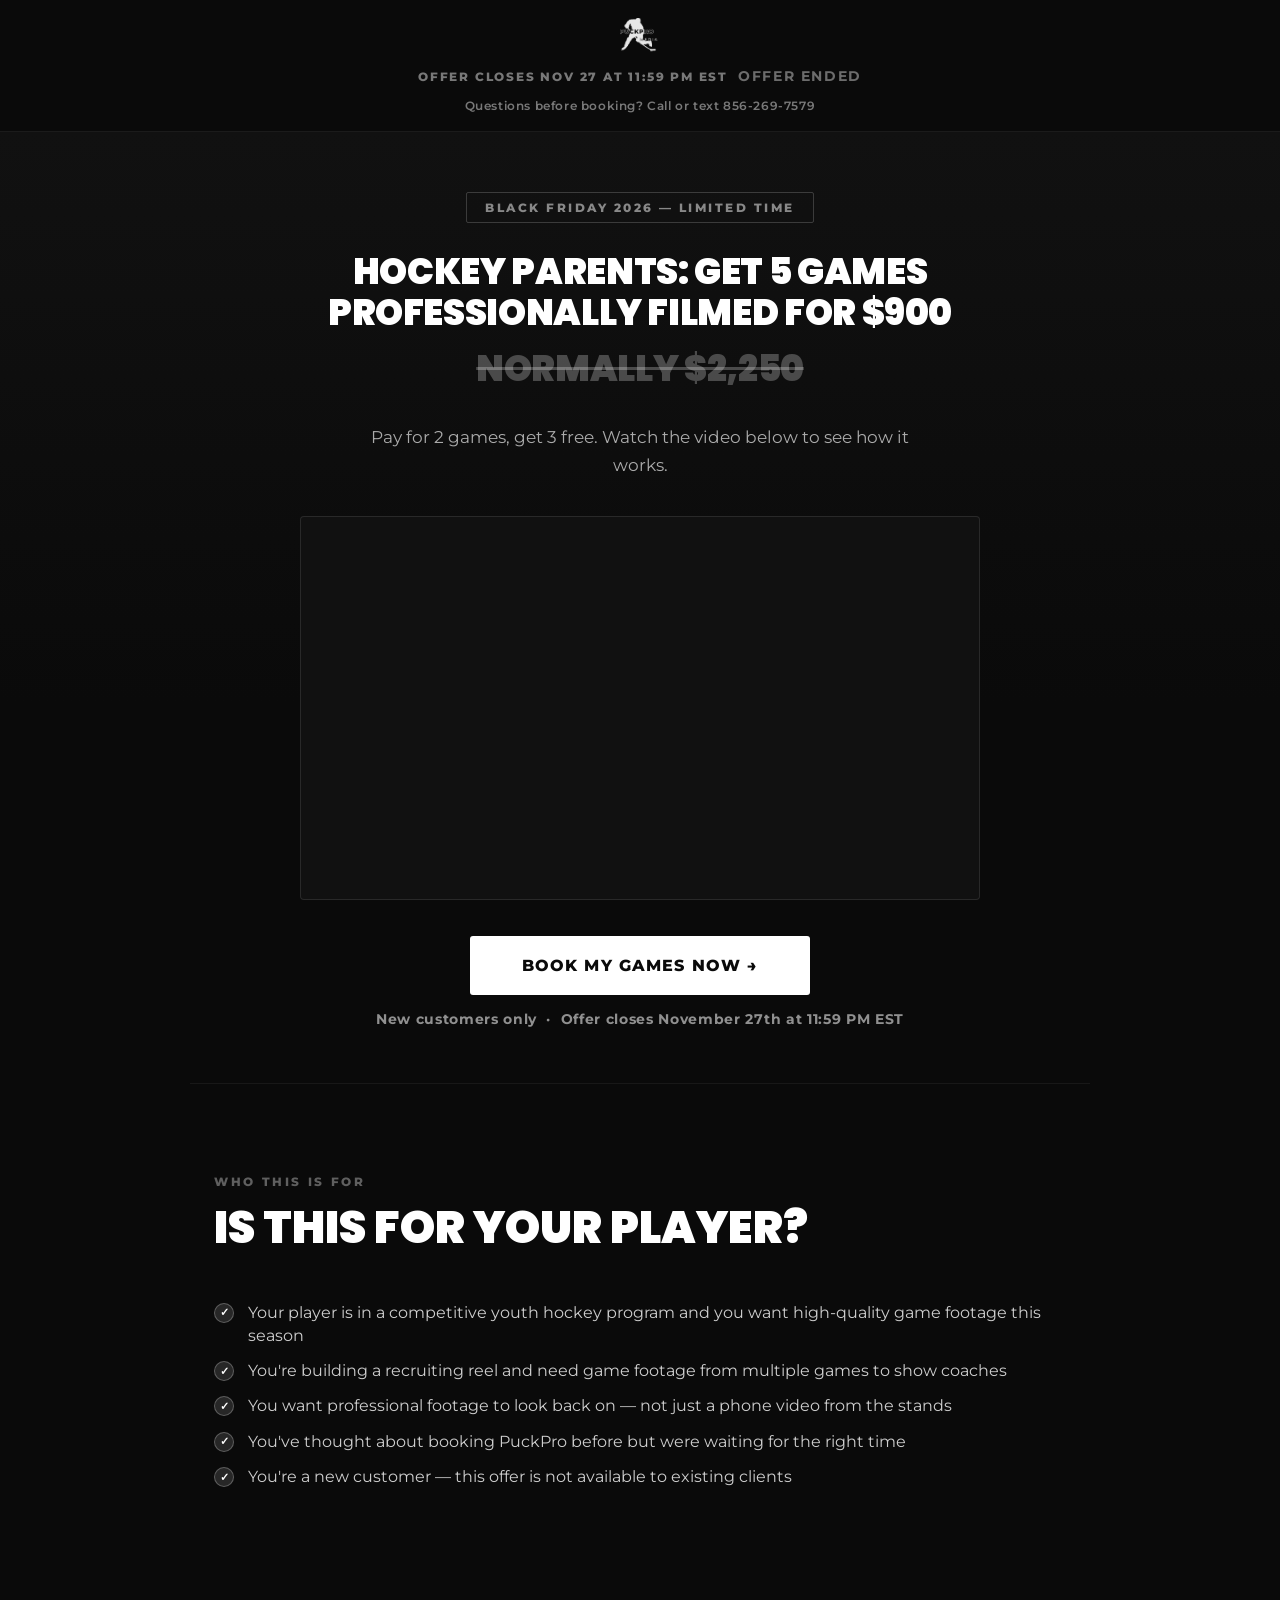
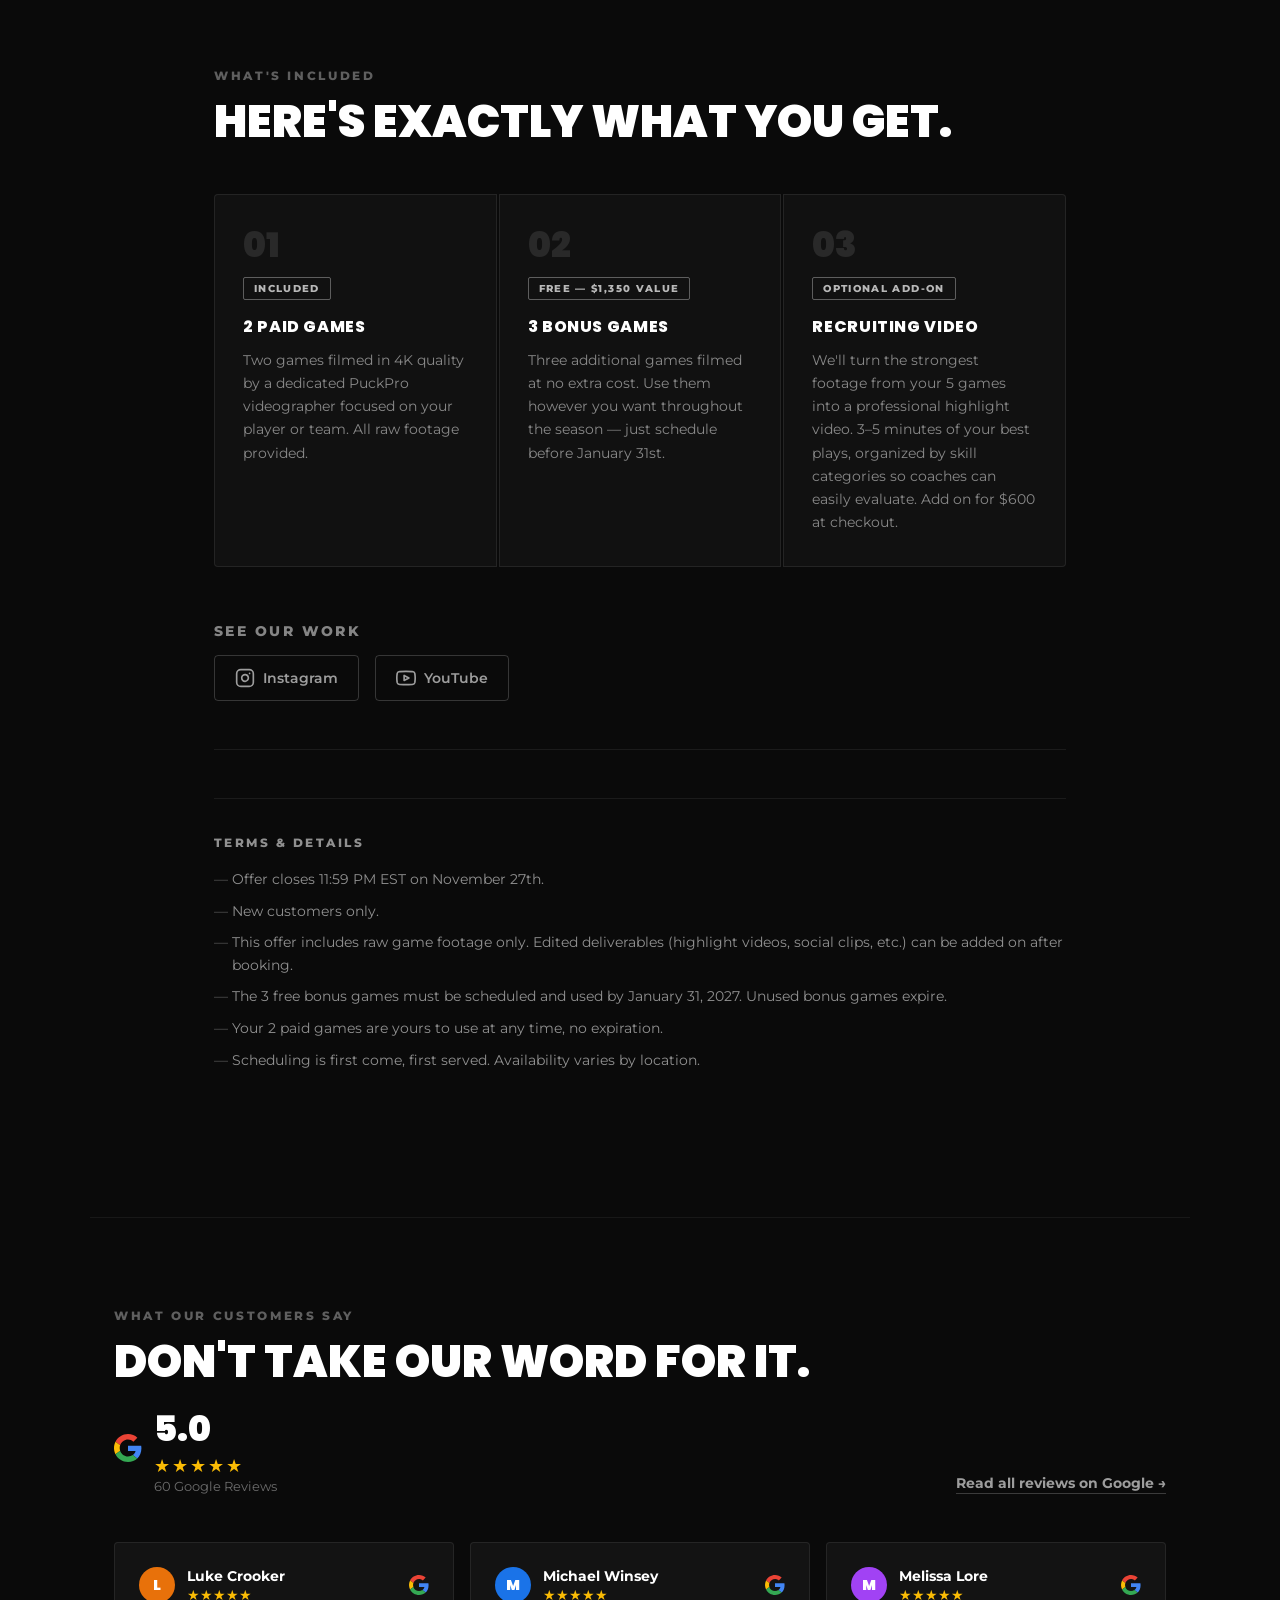
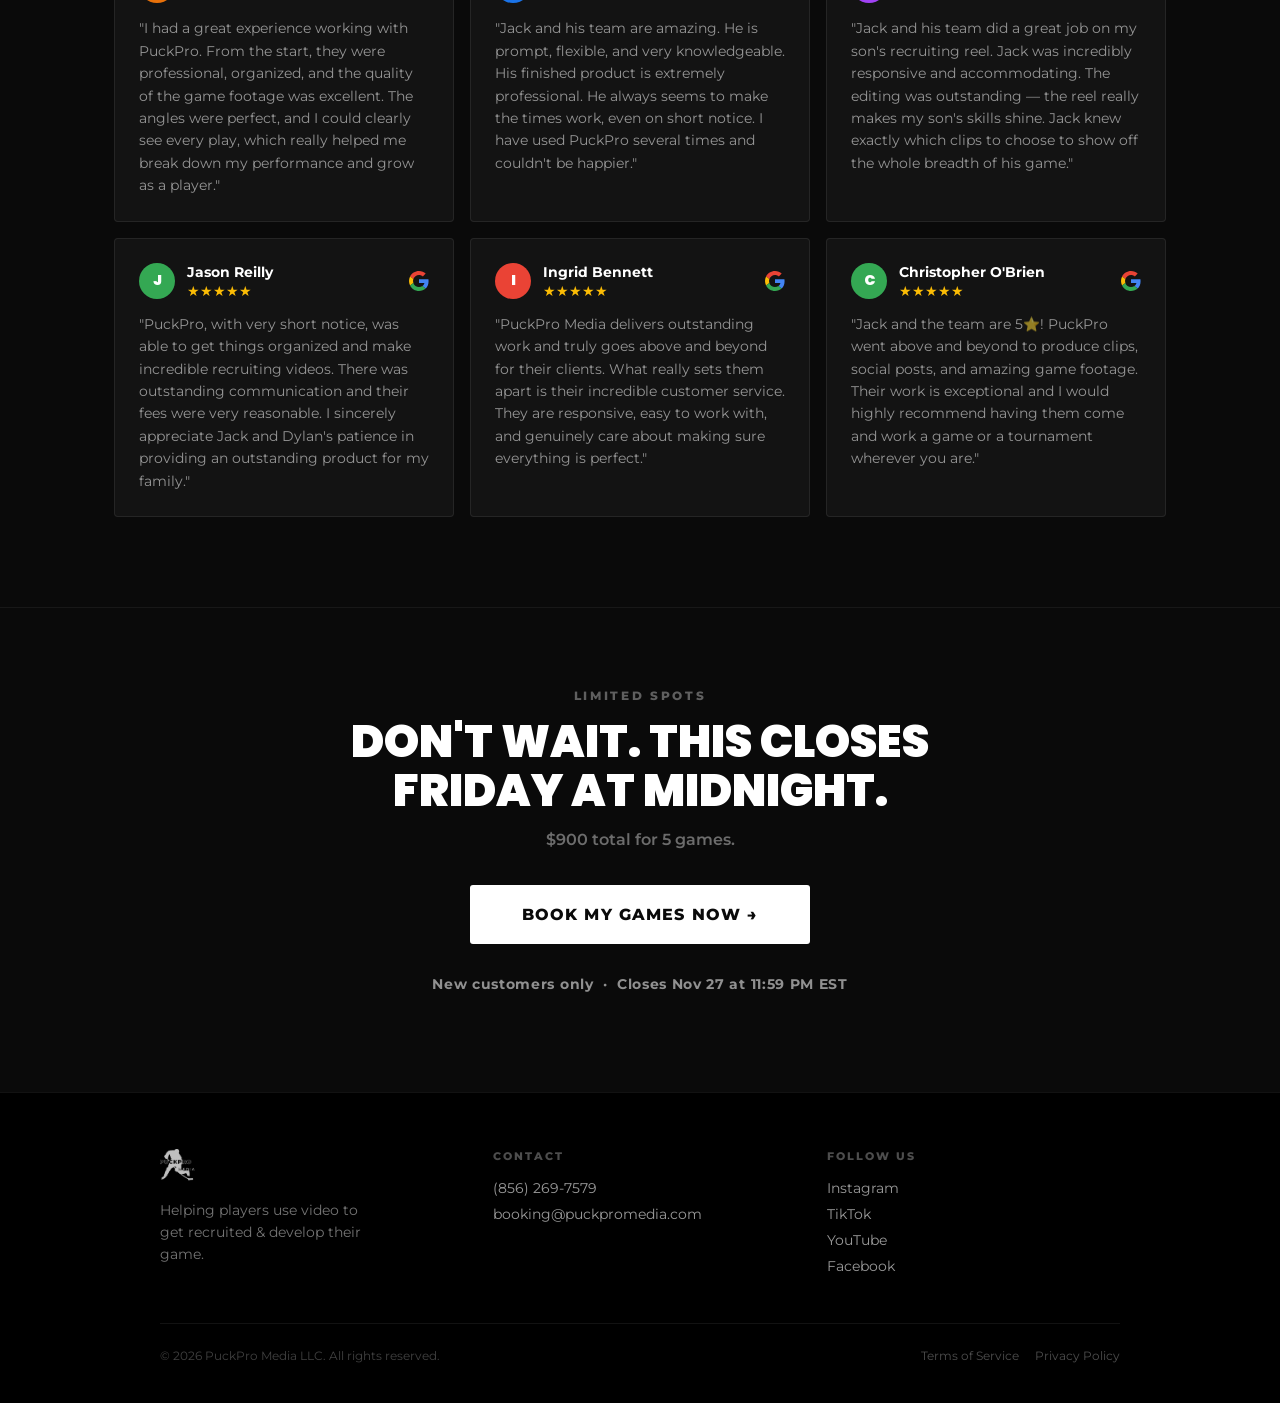
==== commit d0237f7e: "Add VSL to Black Friday landing page via Mux Replaced video placeholder with Mux iframe embed (playb" ====
--- a/blackfriday/index.html
+++ b/blackfriday/index.html
@@ -513,17 +513,12 @@
     <!-- VSL slot -->
     <div class="vsl-wrap">
       <div class="vsl-inner">
-        <div class="vsl-placeholder">
-          <div class="vsl-play">
-            <svg width="28" height="28" viewBox="0 0 24 24" fill="white"><polygon points="5,3 19,12 5,21"/></svg>
-          </div>
-          <span class="vsl-label">Watch — 60 seconds</span>
-        </div>
-        <!-- To embed a video, replace the vsl-placeholder div with:
-          <iframe style="position:absolute;inset:0;width:100%;height:100%;"
-            src="https://www.youtube.com/embed/YOUR_VIDEO_ID?rel=0"
-            frameborder="0" allowfullscreen></iframe>
-        -->
+        <iframe
+          style="position:absolute;inset:0;width:100%;height:100%;border:none;"
+          src="https://player.mux.com/uk1ulJPKuWUlAqz2JX5WbTT5M4EyCmuJpMdTdFGspd4"
+          allow="accelerometer; gyroscope; autoplay; encrypted-media; picture-in-picture;"
+          allowfullscreen
+        ></iframe>
       </div>
     </div>
 
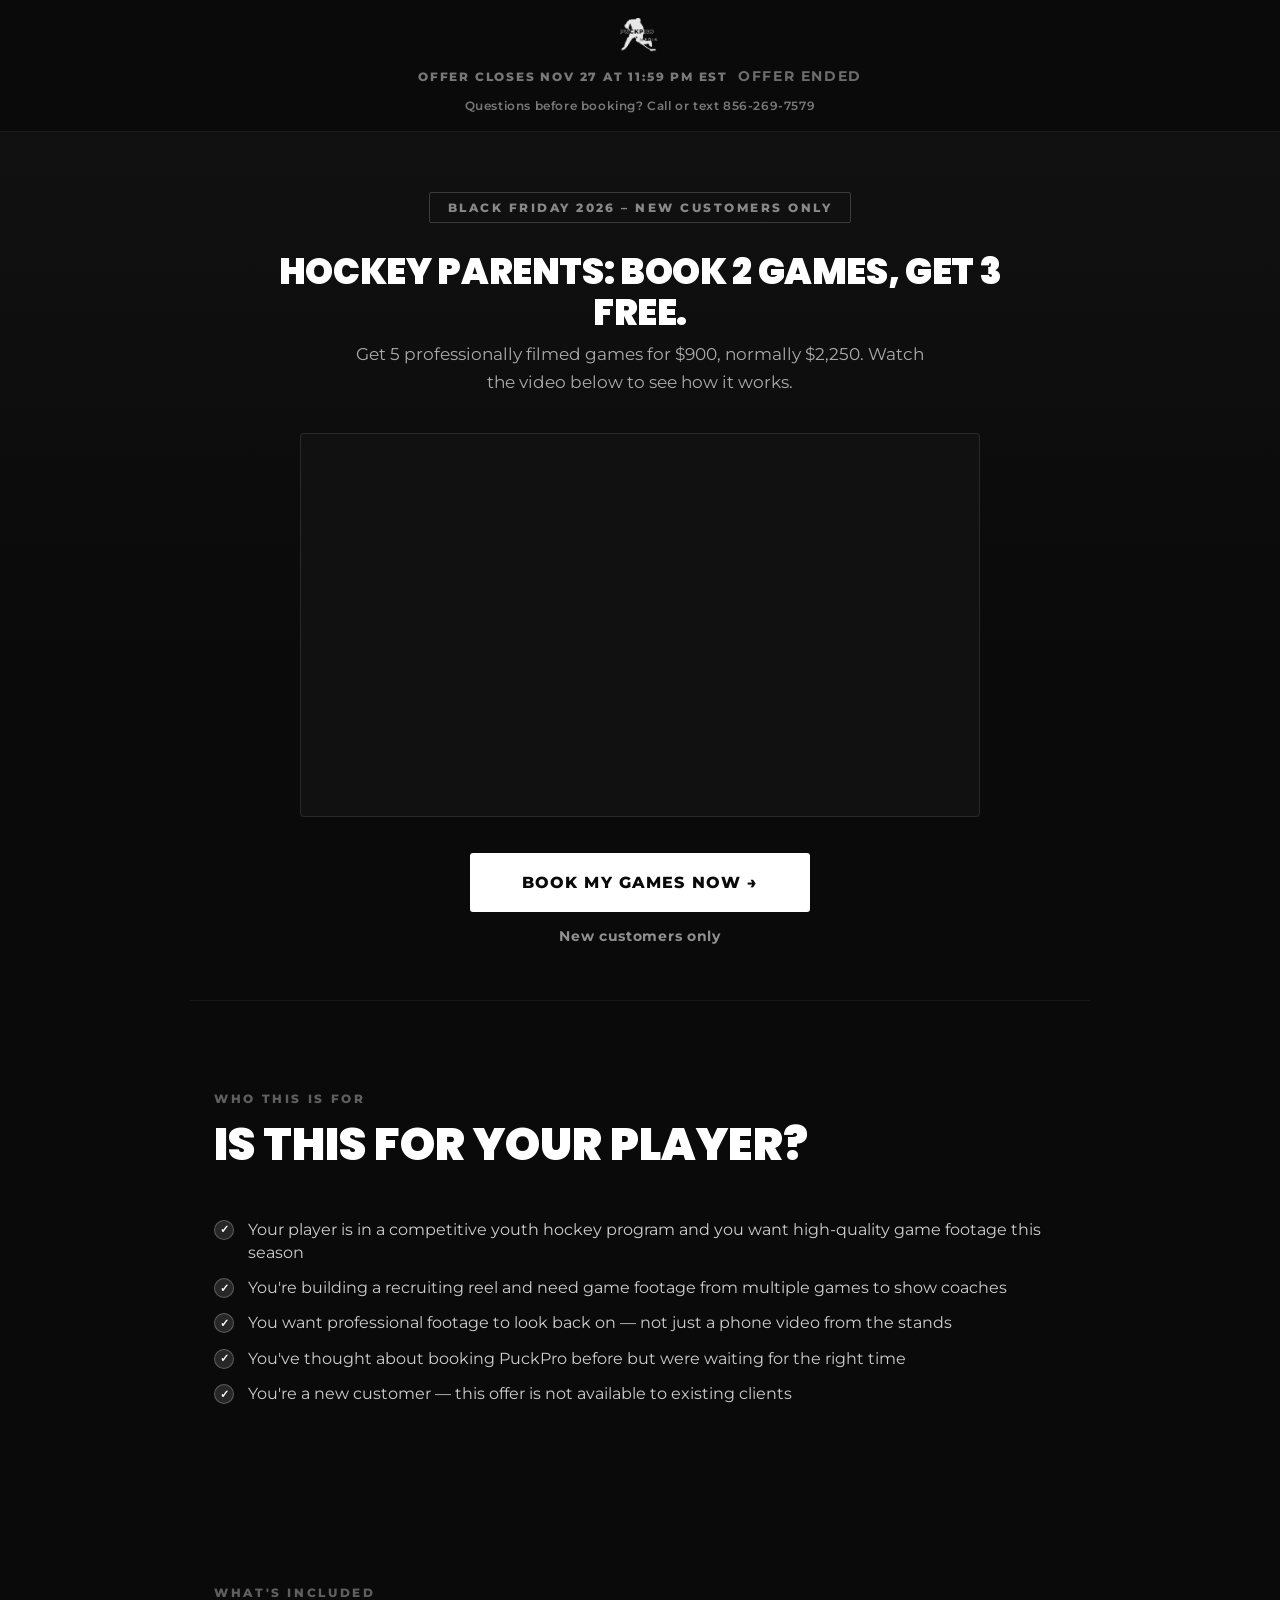
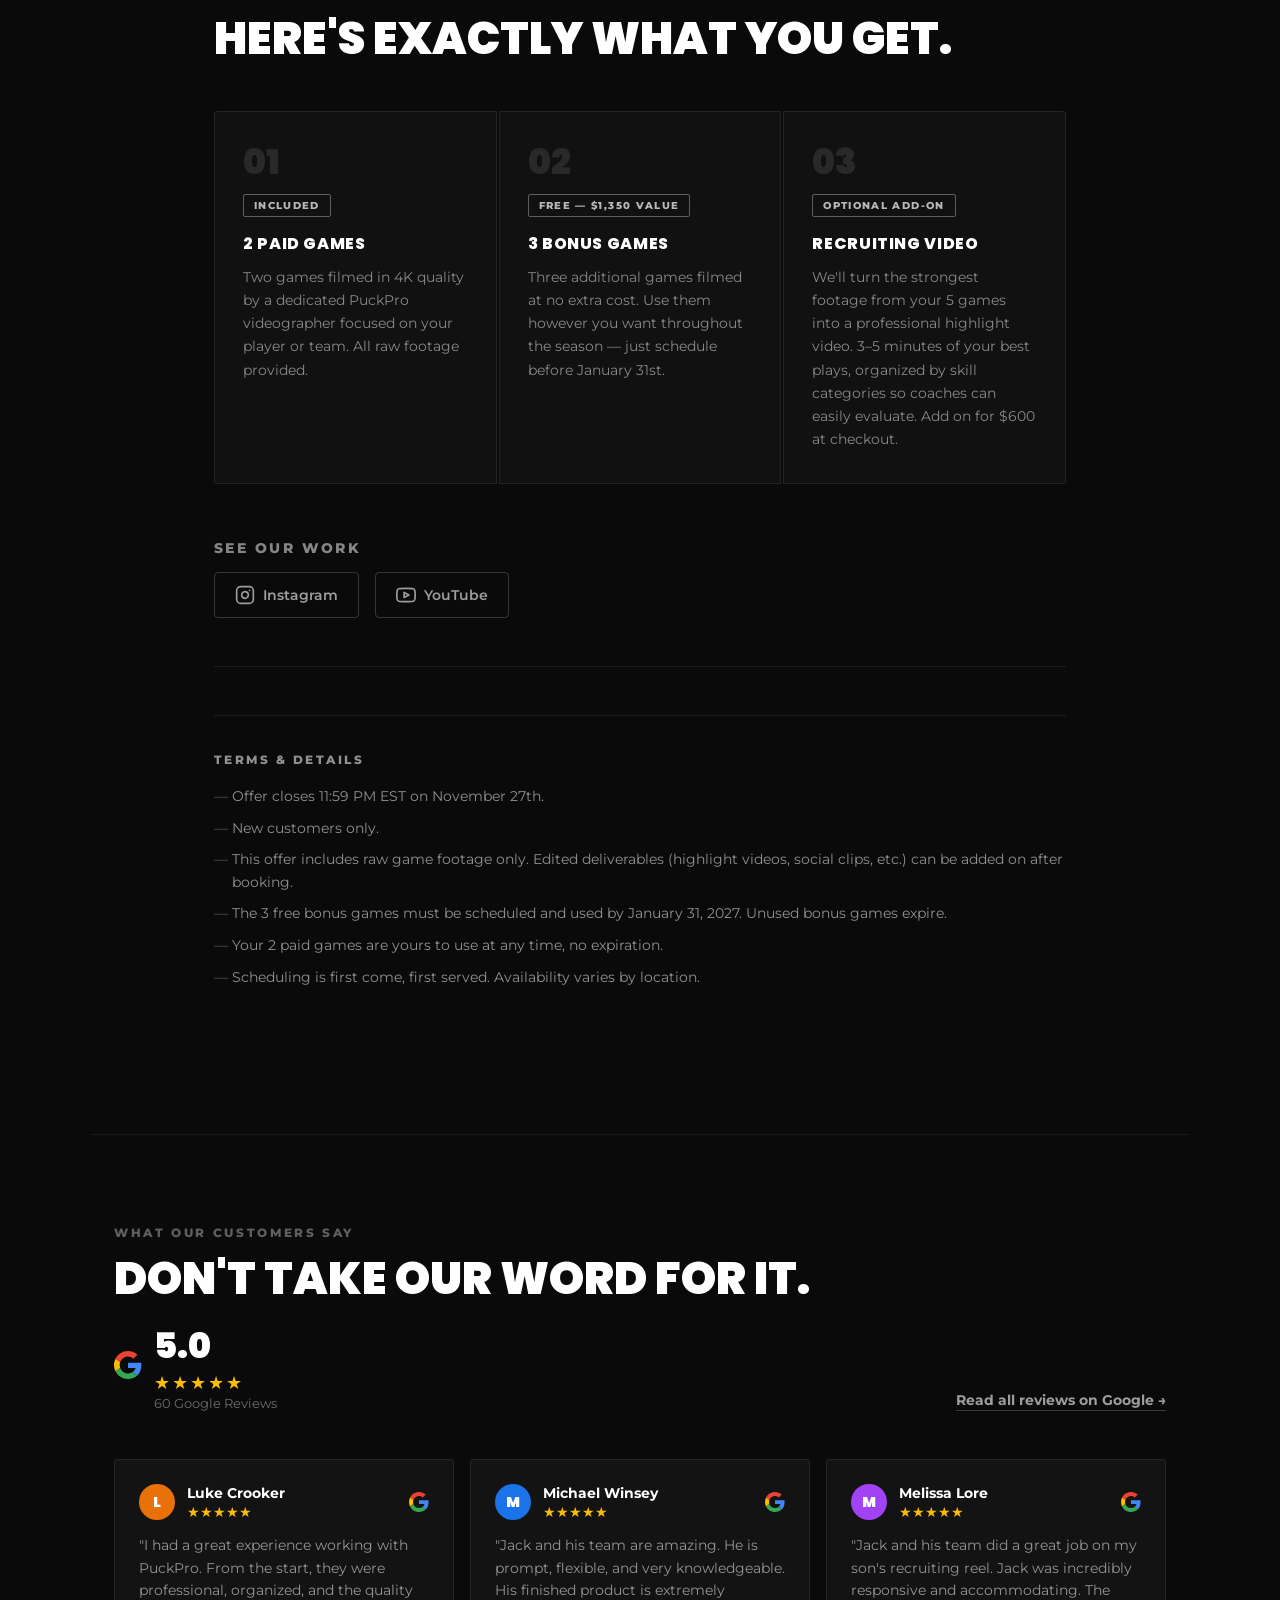
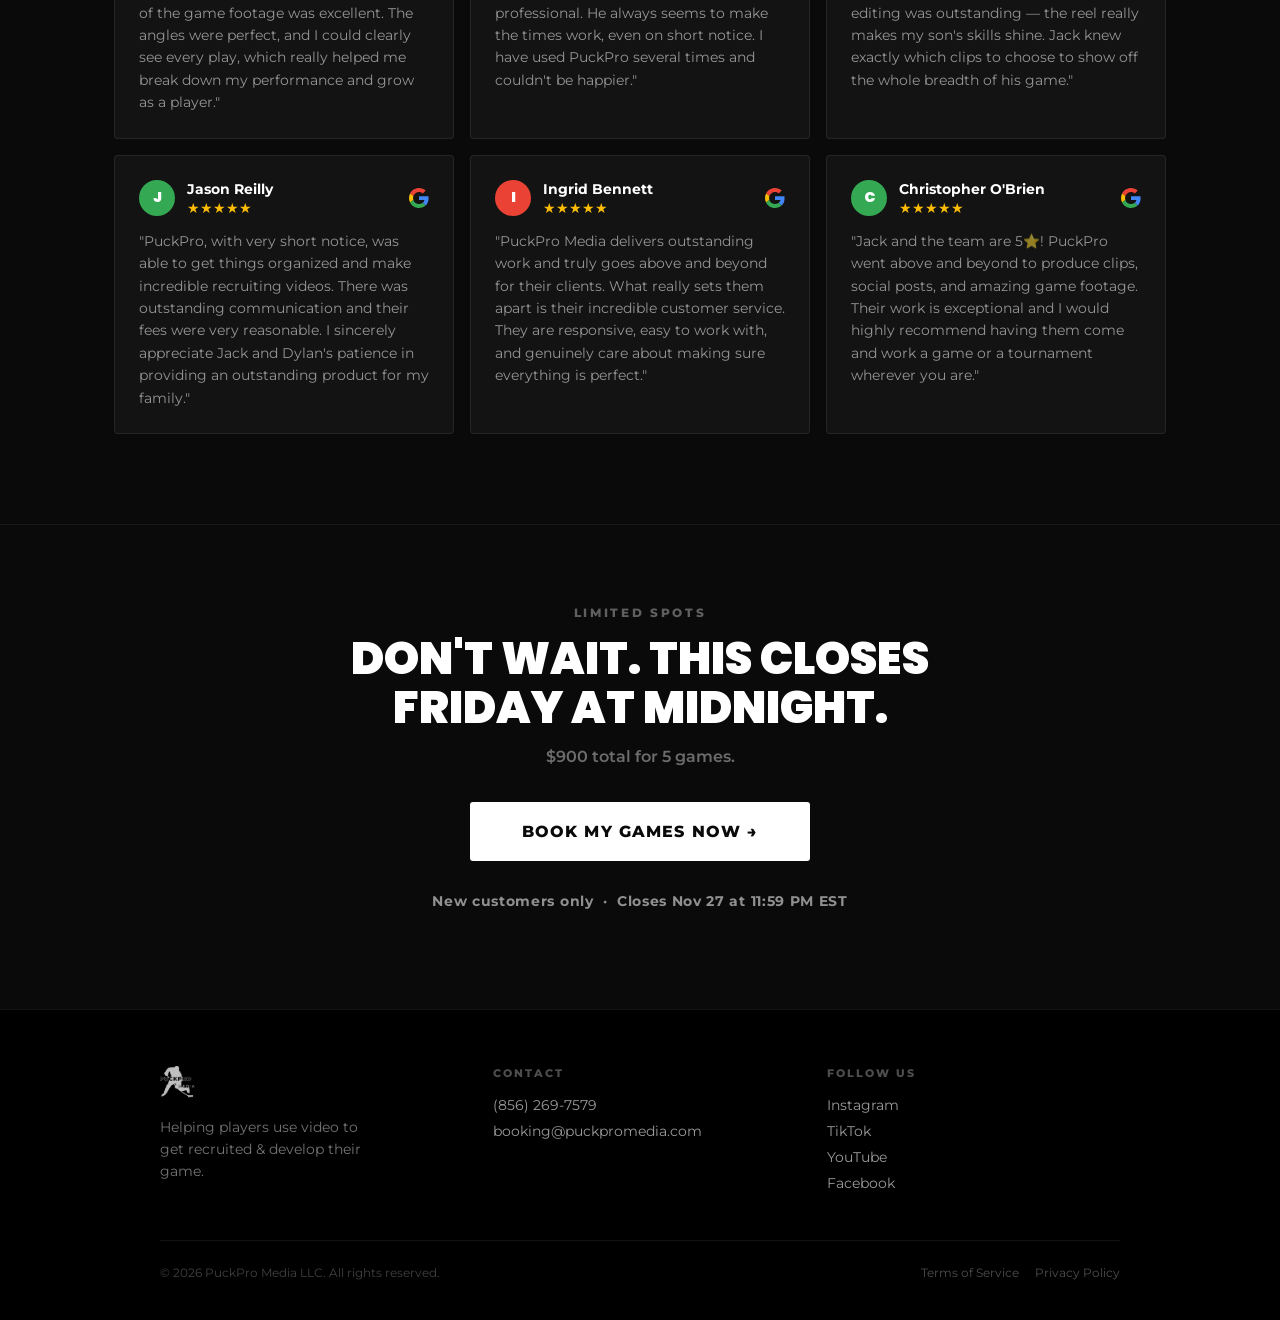
==== commit d244df86: "Update Black Friday hero copy and eyebrow for launch - Headline: "Hockey Parents: Book 2 Games, Get " ====
--- a/blackfriday/index.html
+++ b/blackfriday/index.html
@@ -503,19 +503,18 @@
 
   <!-- HERO -->
   <section class="hero">
-    <span class="eyebrow">Black Friday 2026 — Limited Time</span>
-
-    <h1 class="hero-headline">Hockey Parents: Get 5 Games Professionally Filmed For&nbsp;$900</h1>
-    <p class="hero-normally"><span class="strike">Normally $2,250</span></p>
-
-    <p class="hero-sub">Pay for 2 games, get 3 free. Watch the video below to see how it works.</p>
+    <span class="eyebrow">Black Friday 2026 – New Customers Only</span>
+
+    <h1 class="hero-headline">Hockey Parents: Book 2 Games, Get 3 Free.</h1>
+
+    <p class="hero-sub">Get 5 professionally filmed games for $900, normally $2,250. Watch the video below to see how it works.</p>
 
     <!-- VSL slot -->
     <div class="vsl-wrap">
       <div class="vsl-inner">
         <iframe
           style="position:absolute;inset:0;width:100%;height:100%;border:none;"
-          src="https://player.mux.com/uk1ulJPKuWUlAqz2JX5WbTT5M4EyCmuJpMdTdFGspd4"
+          src="https://player.mux.com/8cy52Gwgpi4WfFbpVFIF4aJHwgP5q8SffoCFQezaw02M"
           allow="accelerometer; gyroscope; autoplay; encrypted-media; picture-in-picture;"
           allowfullscreen
         ></iframe>
@@ -524,7 +523,7 @@
 
     <!-- CTA -->
     <a href="https://buy.stripe.com/fZu3cw1wt3PudkDcGmeUV0k" target="_blank" class="btn-primary">Book My Games Now →</a>
-    <p class="cta-fine">New customers only &nbsp;·&nbsp; Offer closes November 27th at 11:59&nbsp;PM&nbsp;EST</p>
+    <p class="cta-fine">New customers only</p>
   </section>
 
   <!-- WHO IT'S FOR -->
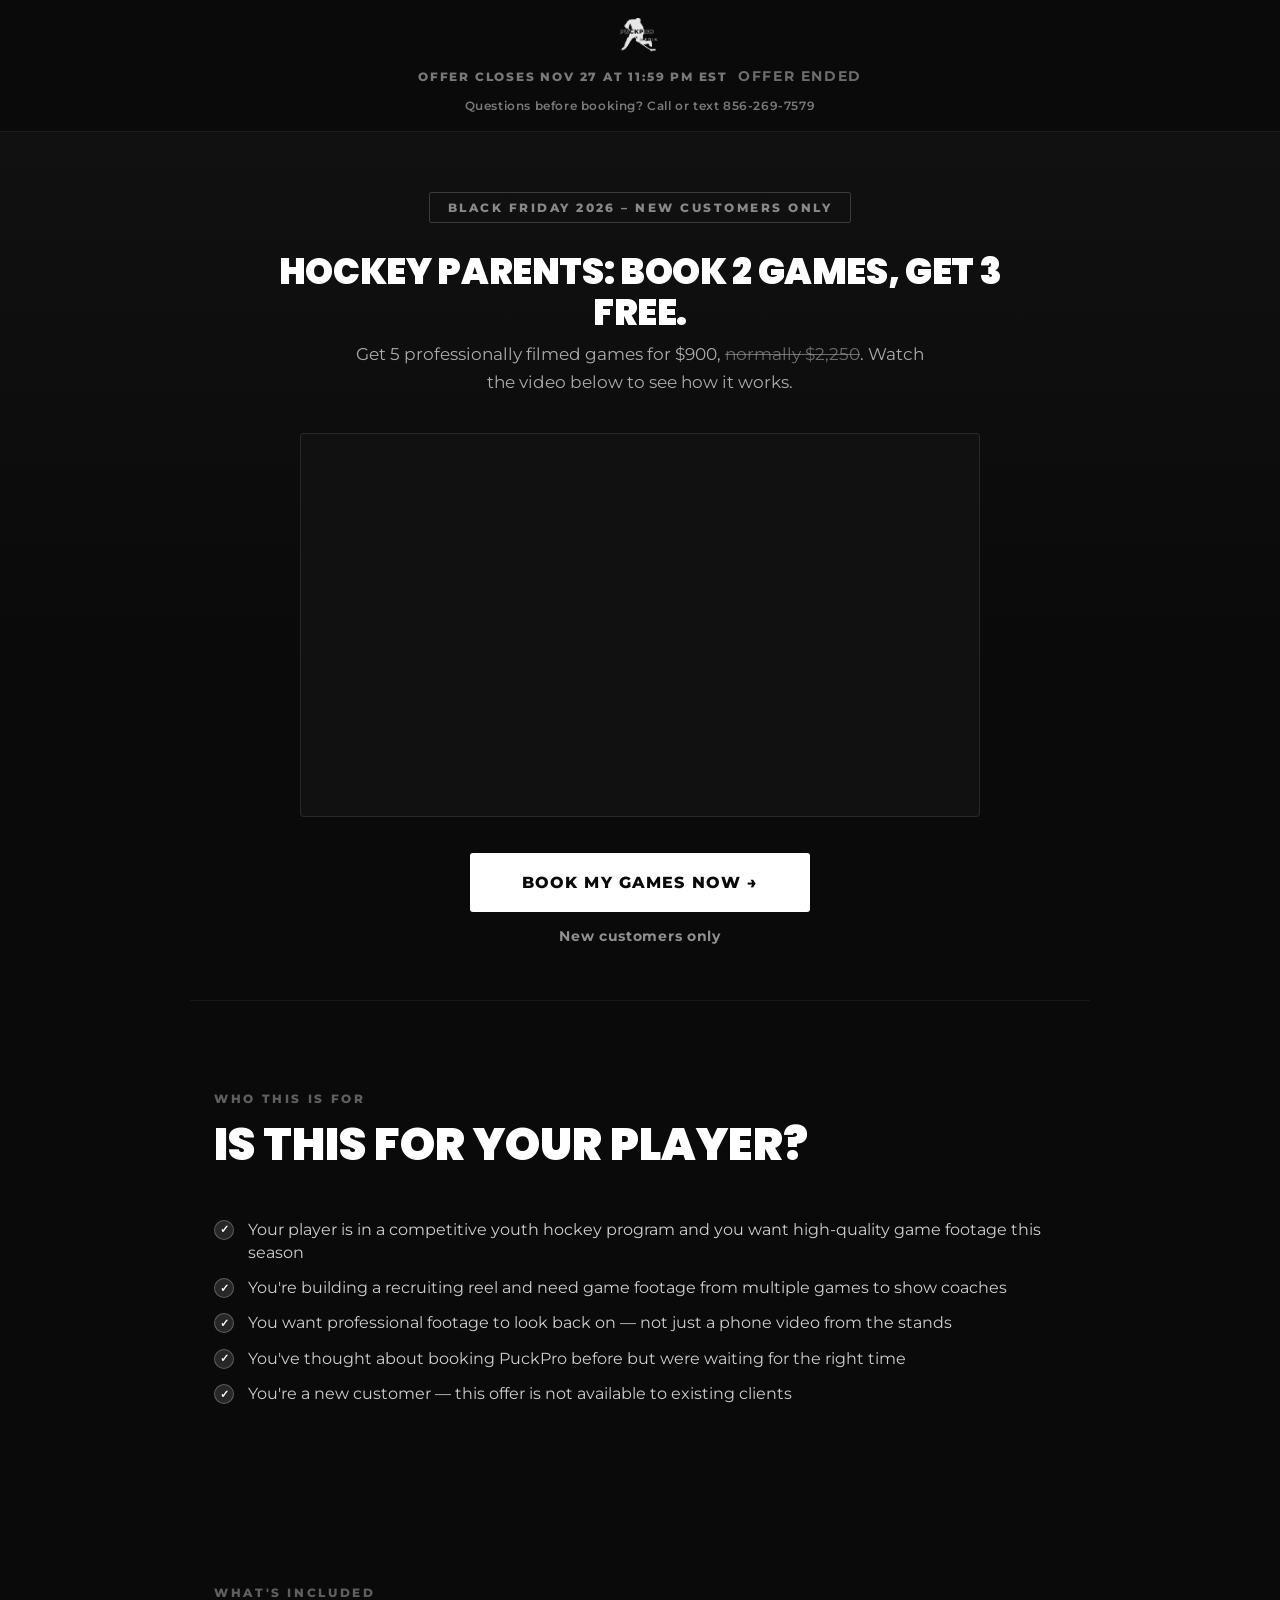
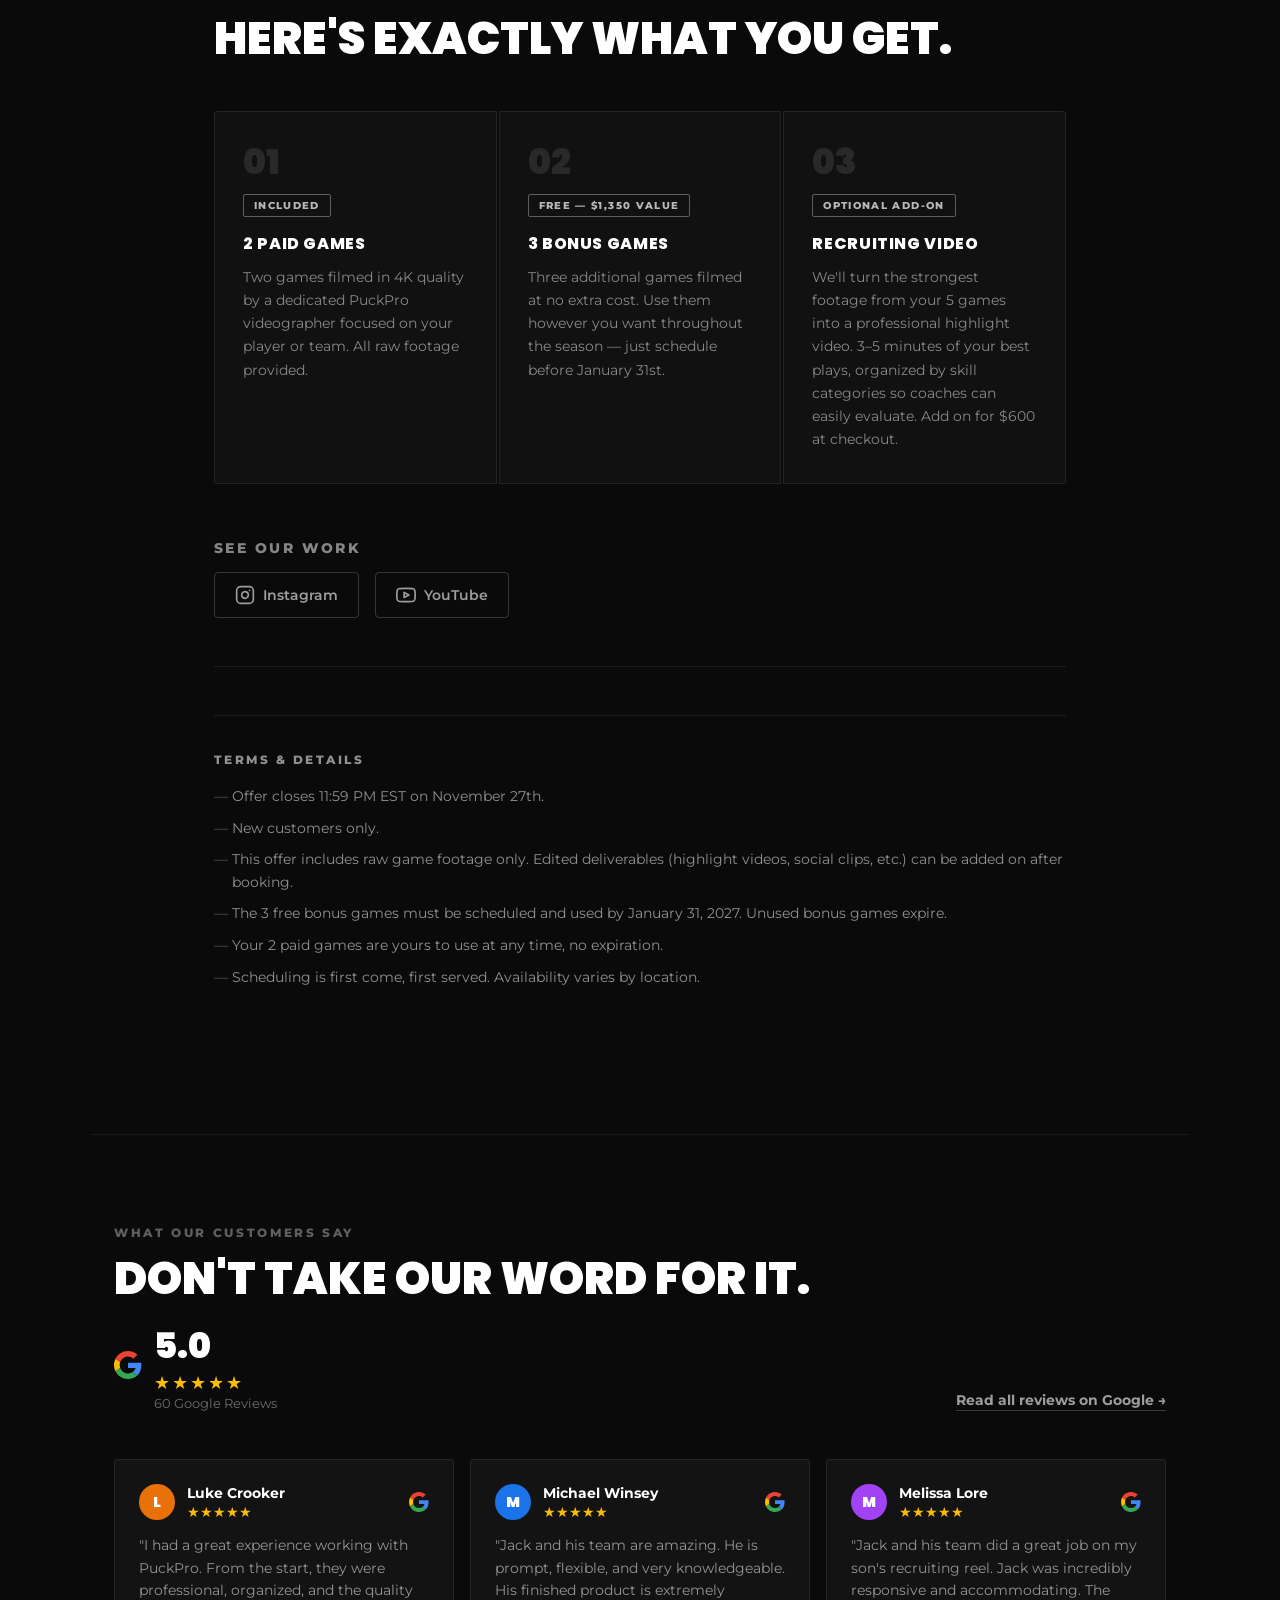
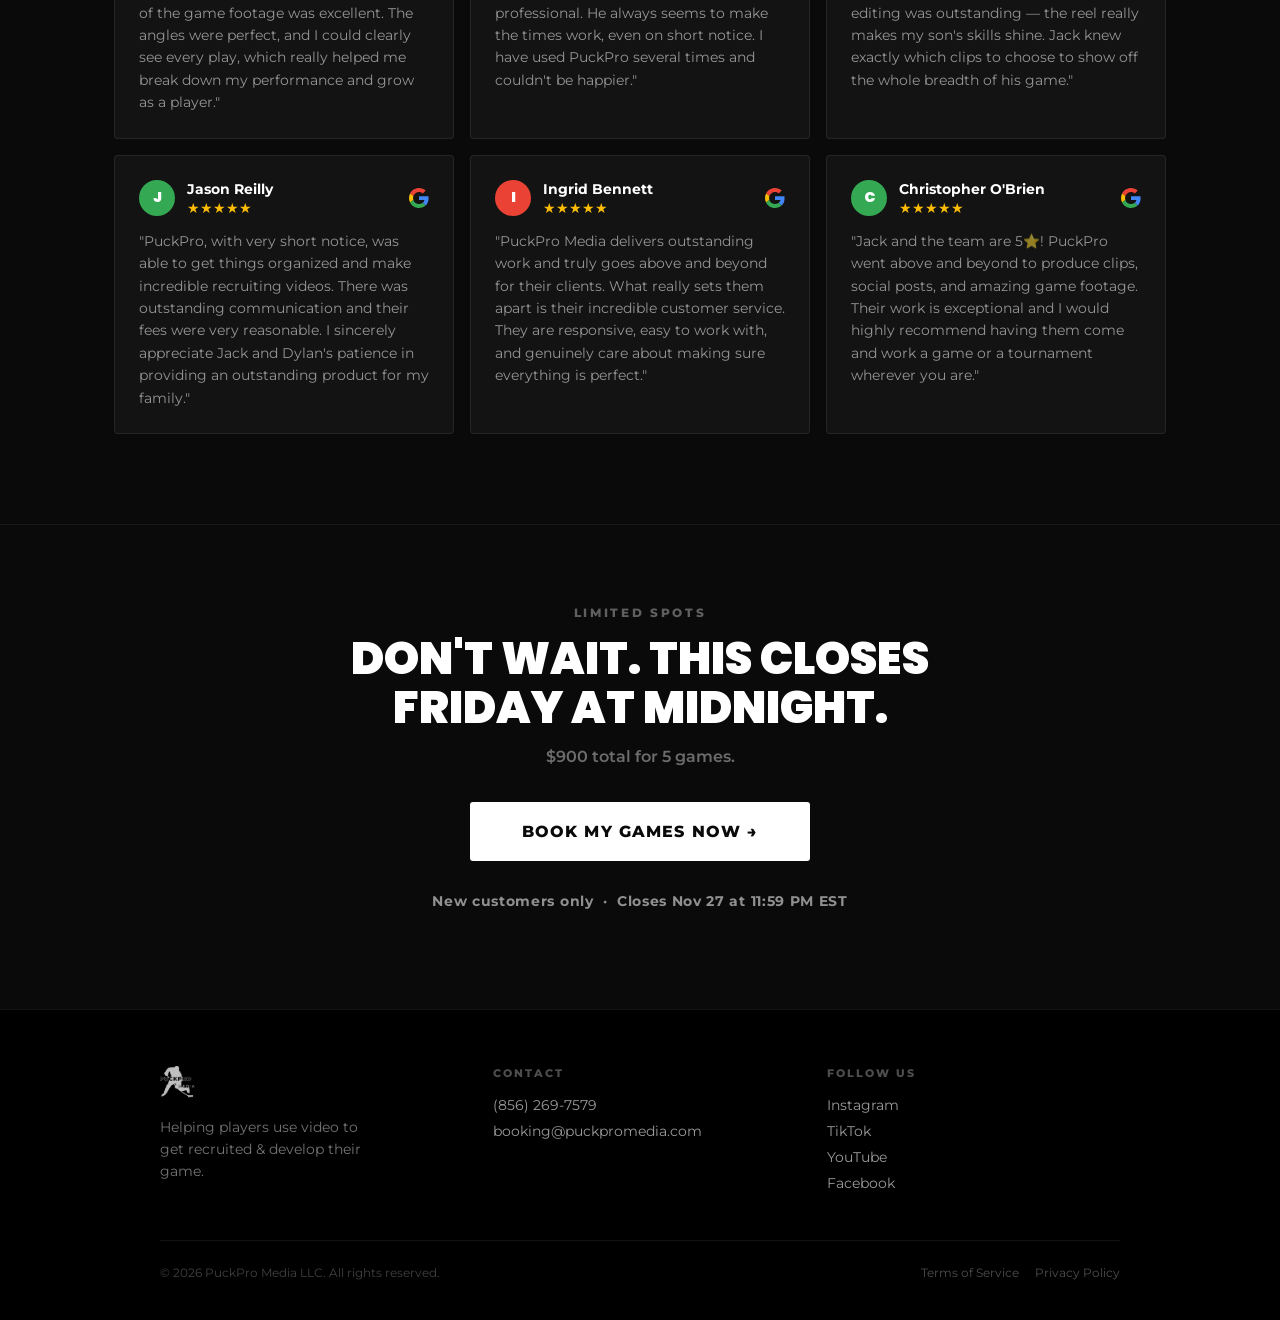
==== commit 6f4a9607: "Add strikethrough to 'normally $2,250' in hero subheadline Co-Authored-By: Claude Sonnet 4.6 <norepl" ====
--- a/blackfriday/index.html
+++ b/blackfriday/index.html
@@ -507,7 +507,7 @@
 
     <h1 class="hero-headline">Hockey Parents: Book 2 Games, Get 3 Free.</h1>
 
-    <p class="hero-sub">Get 5 professionally filmed games for $900, normally $2,250. Watch the video below to see how it works.</p>
+    <p class="hero-sub">Get 5 professionally filmed games for $900, <span style="text-decoration:line-through;opacity:.6;">normally $2,250</span>. Watch the video below to see how it works.</p>
 
     <!-- VSL slot -->
     <div class="vsl-wrap">
